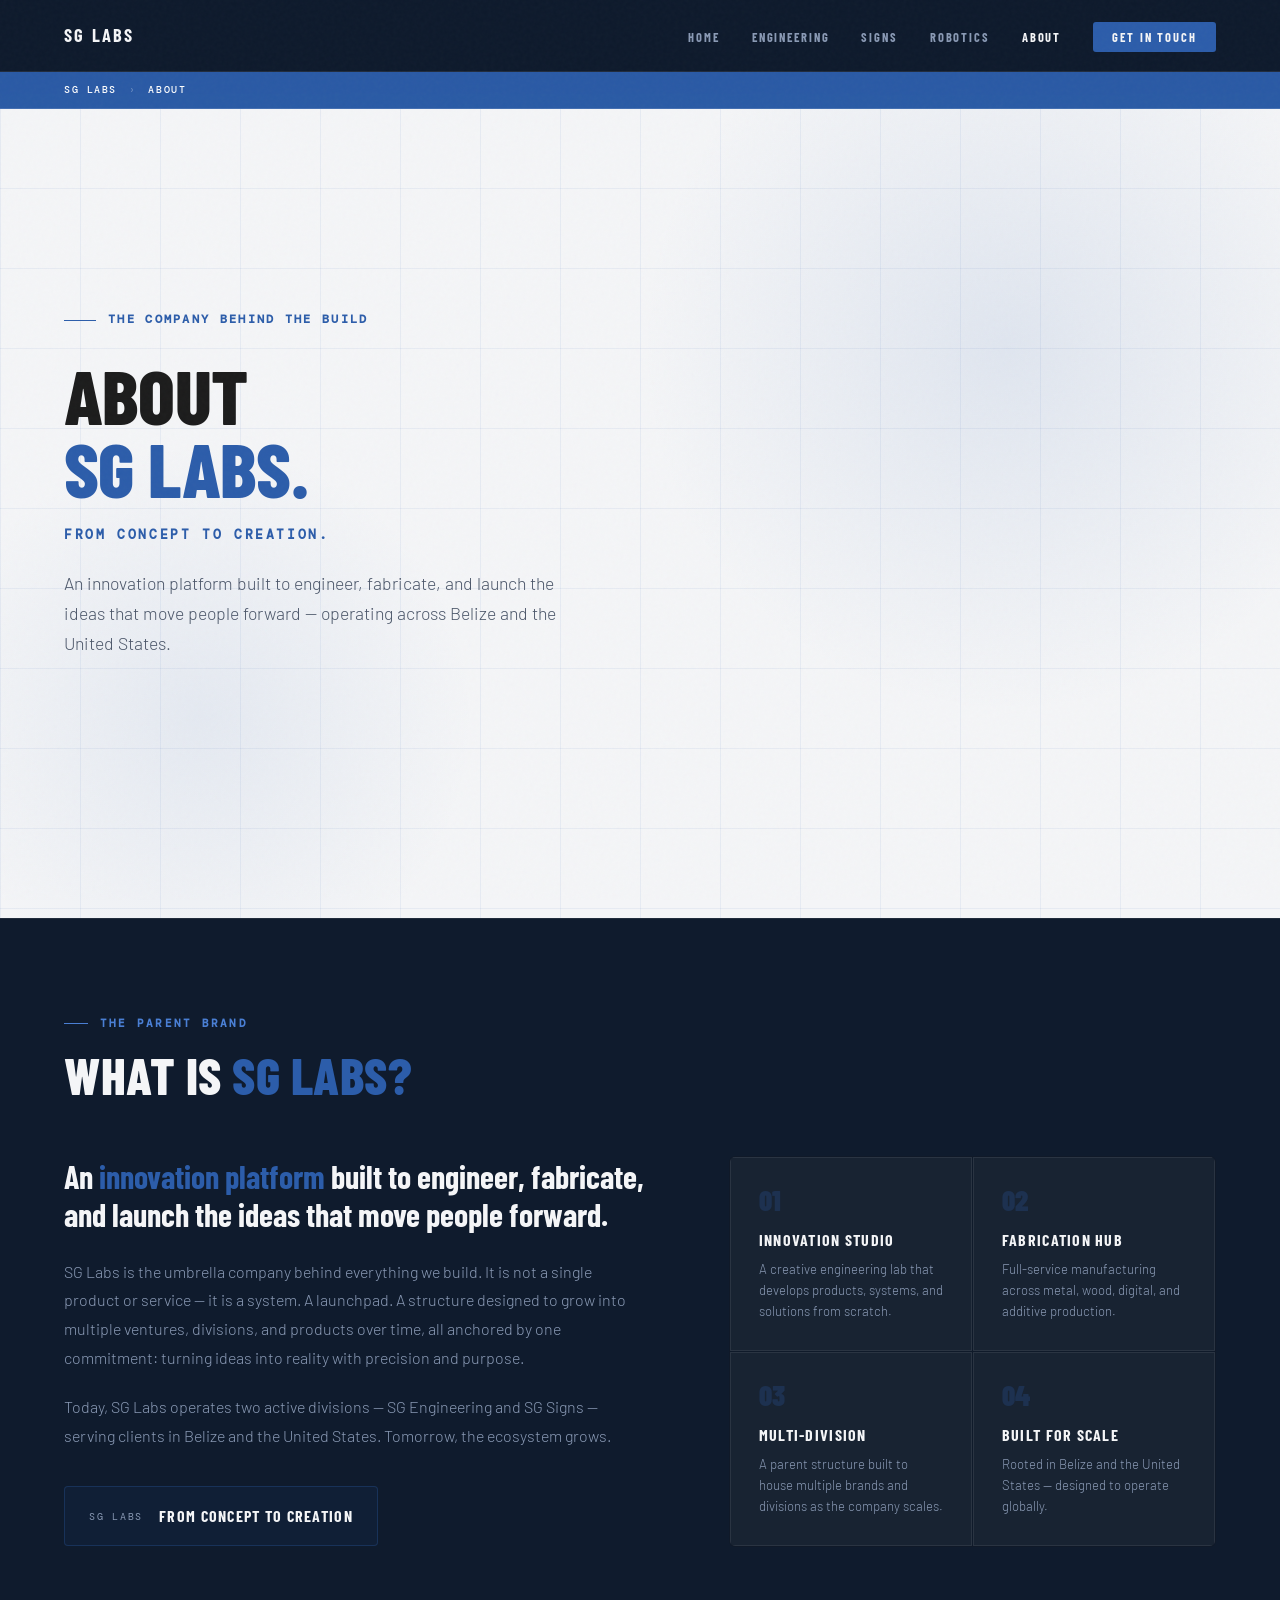
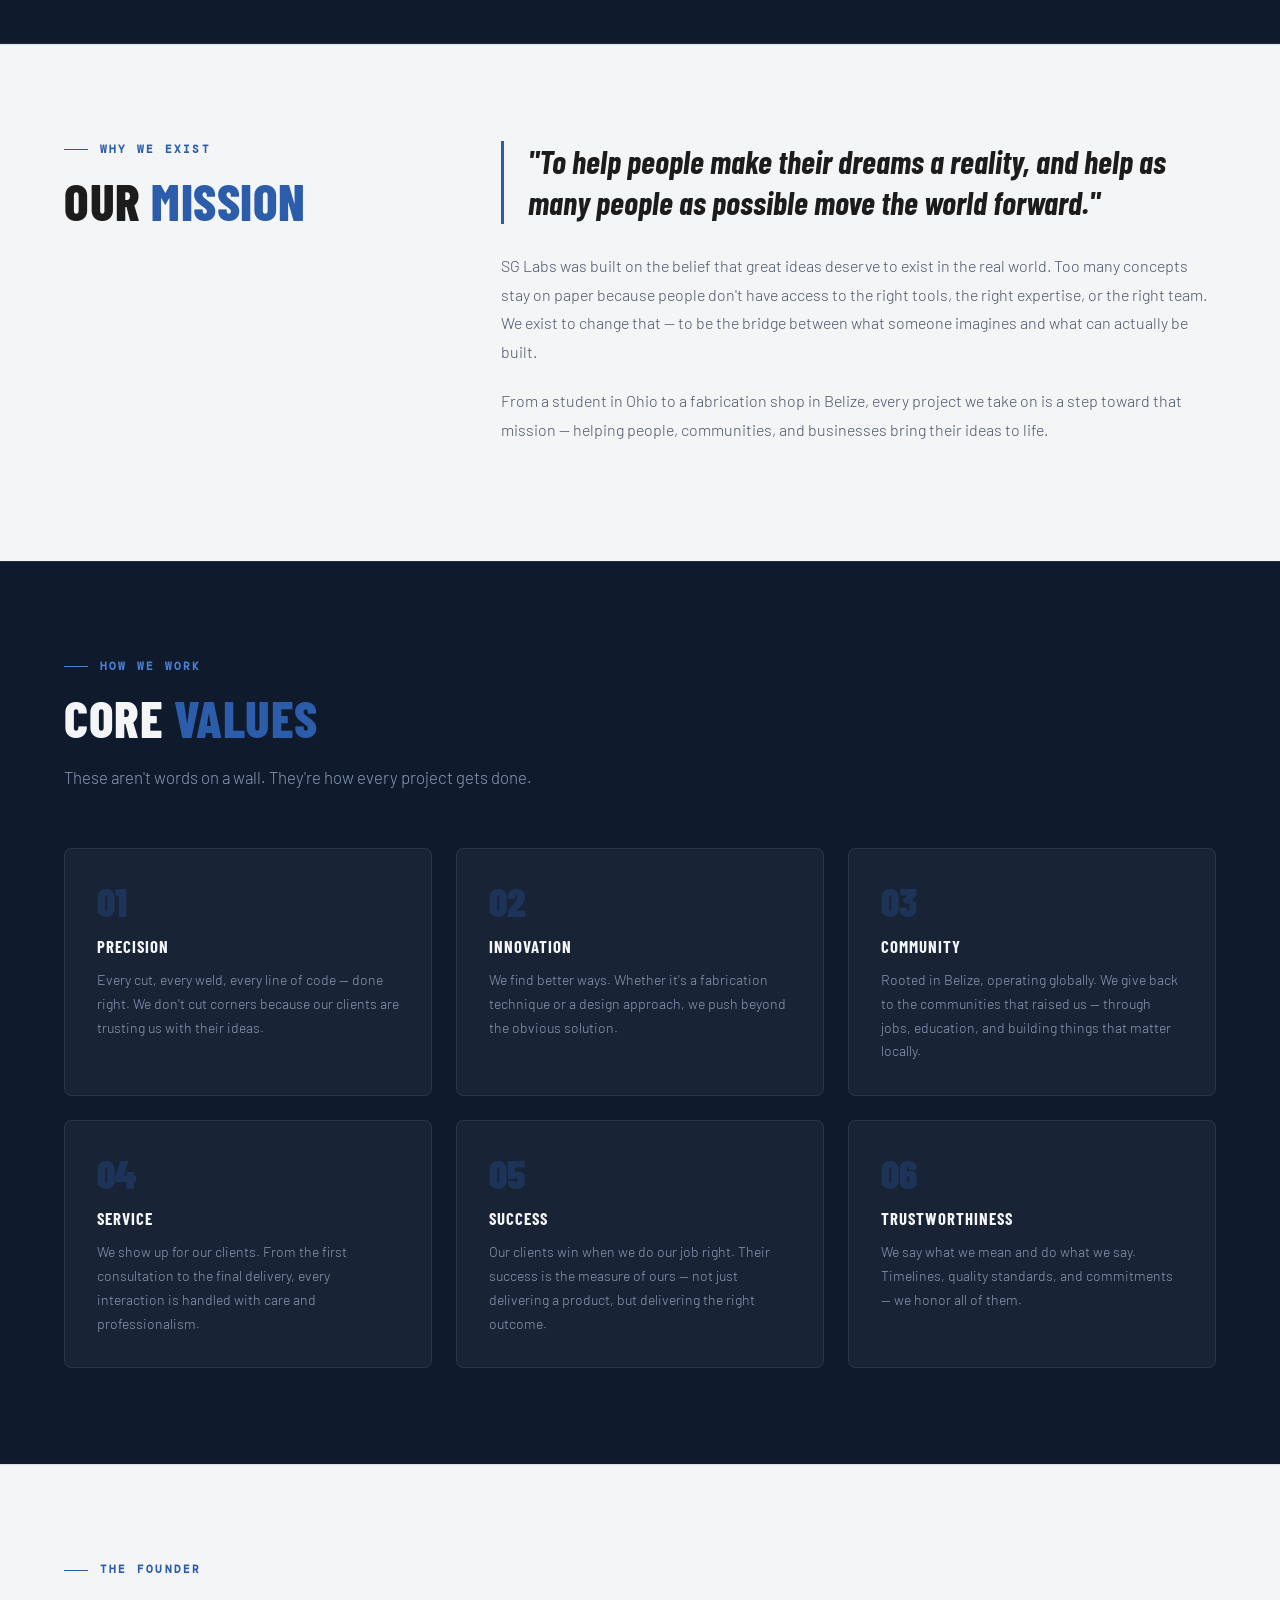
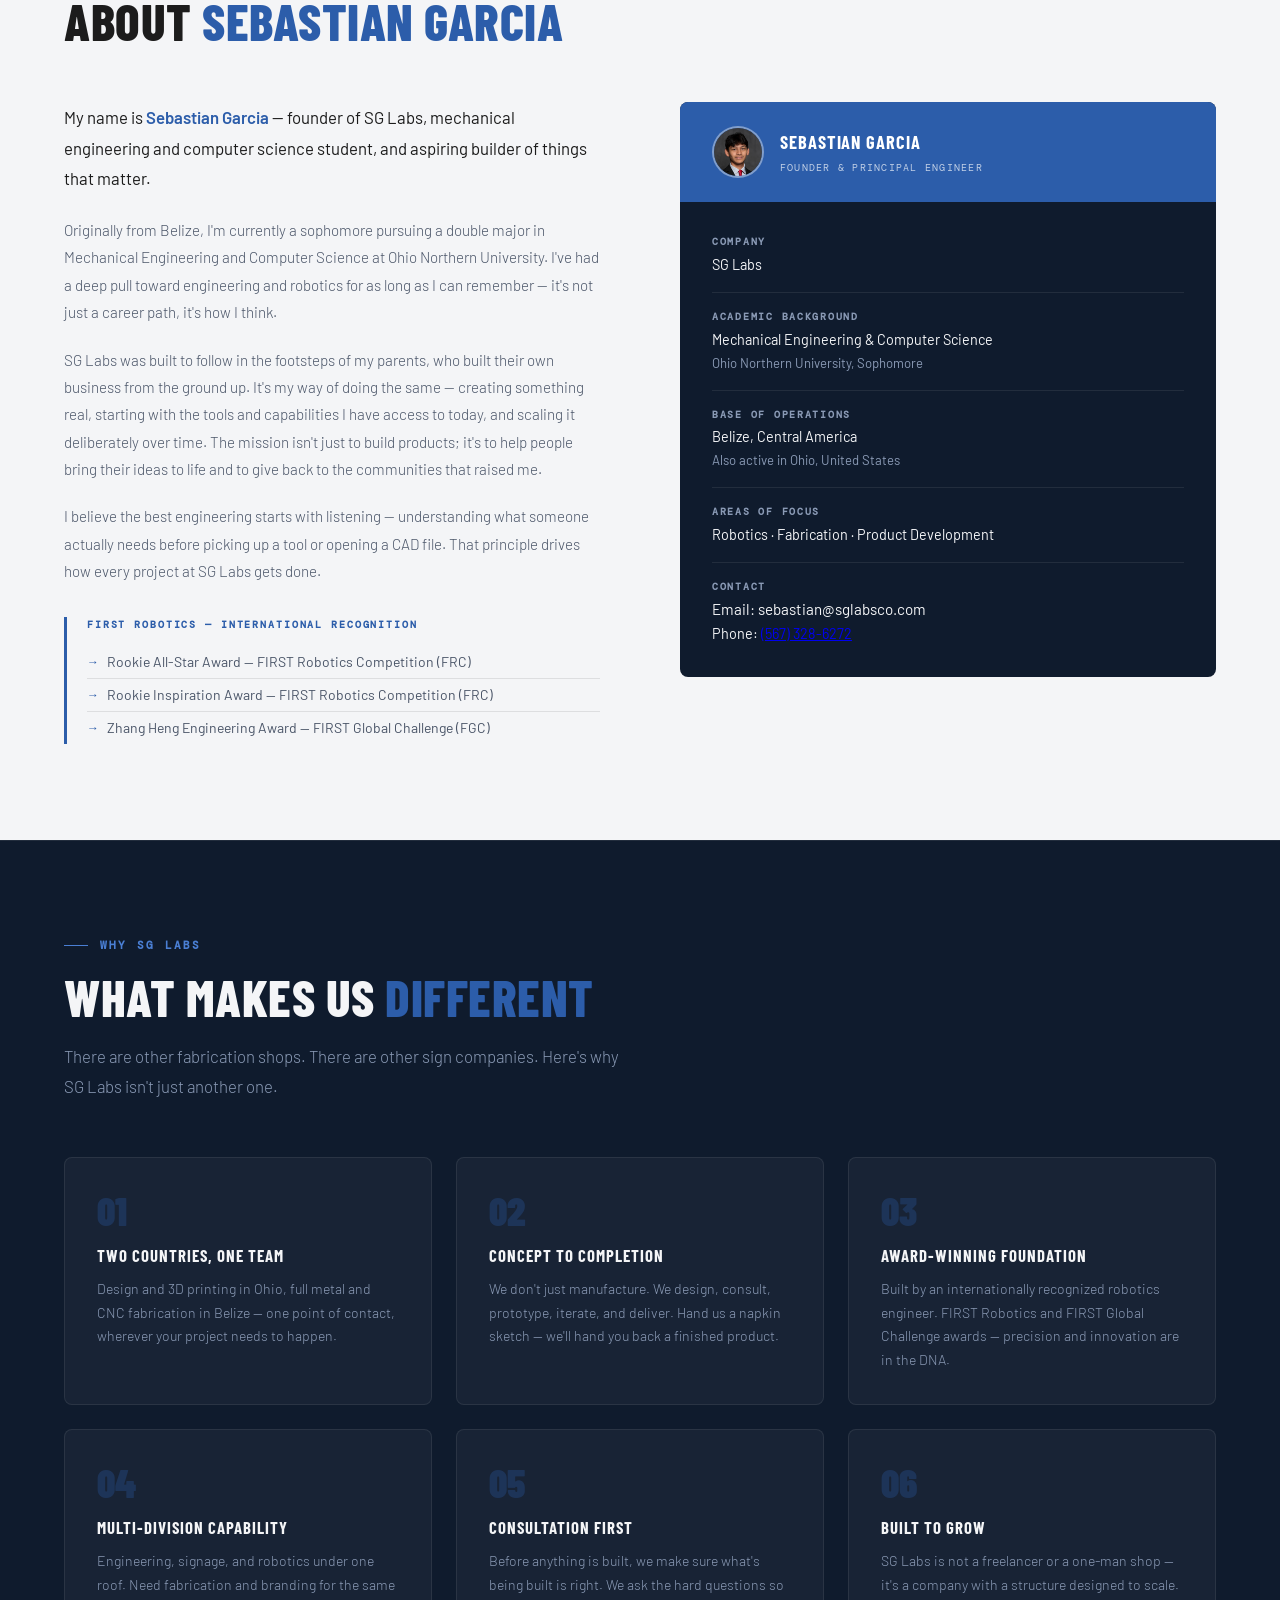
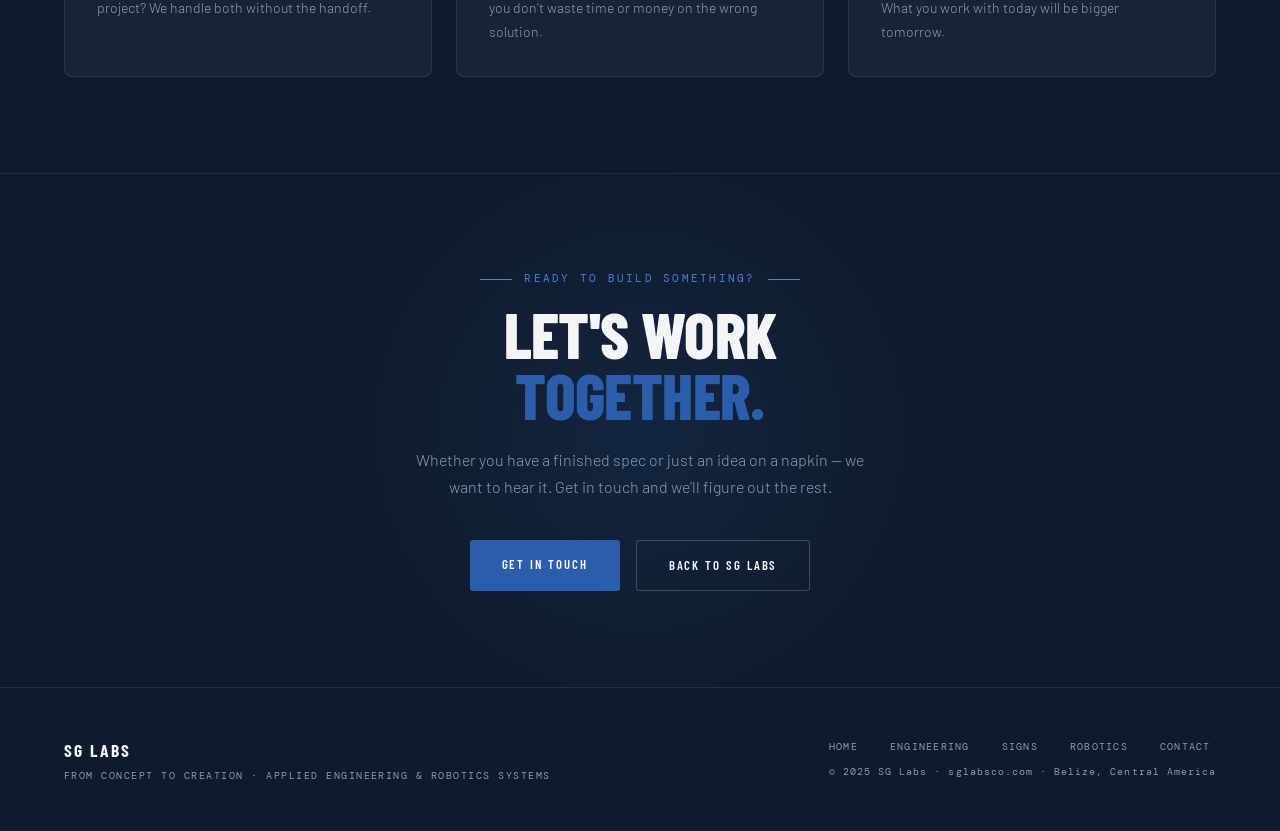
==== about.html @ ff2ae921 "Updated website to include different sub-links for engineering, signs, about, contatc us, robotics. " ====
<!DOCTYPE html>
<html lang="en">
  <head>
    <meta charset="UTF-8"/>
    <meta name="viewport" content="width=device-width, initial-scale=1.0"/>
    <title>About SG Labs — From Concept to Creation</title>
    <link rel="icon" type="image/x-icon" href="SG_Labs.ico">
    <link rel="preconnect" href="https://fonts.googleapis.com">
    <link rel="preconnect" href="https://fonts.gstatic.com" crossorigin>
    <link href="https://fonts.googleapis.com/css2?family=Barlow+Condensed:wght@300;400;500;600;700;800;900&family=Barlow:ital,wght@0,300;0,400;0,500;0,600;1,300;1,400&family=DM+Mono:wght@300;400;500&display=swap" rel="stylesheet">
    <link rel="stylesheet" href="index.css">
    <link rel="stylesheet" href="about.css">
  </head>

  <body>

    <!-- NAV -->
    <nav>
      <a href="index.html" class="nav-logo">
        <span class="nav-logo-text">SG Labs</span>
      </a>
      <ul class="nav-links">
        <li><a href="index.html">Home</a></li>
        <li><a href="engineering.html">Engineering</a></li>
        <li><a href="signs.html">Signs</a></li>
        <li><a href="robotics.html">Robotics</a></li>
        <li><a href="about.html" style="color:var(--offwhite);">About</a></li>
        <li><a href="contact.html" class="nav-cta">Get in Touch</a></li>
      </ul>
    </nav>

    <!-- BREADCRUMB -->
    <div class="breadcrumb">
      <a href="index.html">SG Labs</a>
      <span class="breadcrumb-sep">›</span>
      <span class="breadcrumb-current">About</span>
    </div>

    <!-- HERO -->
    <section id="about-hero">
      <div class="hero-bg"><div class="hero-accent"></div></div>
      <div class="hero-content">
        <div class="hero-eyebrow">The Company Behind the Build</div>
        <h1 class="hero-headline">
          About<br>
          <span>SG Labs.</span>
        </h1>
        <div class="hero-slogan">From Concept to Creation.</div>
        <p class="hero-sub">An innovation platform built to engineer, fabricate, and launch the ideas that move people forward — operating across Belize and the United States.</p>
      </div>
    </section>

    <!-- WHO WE ARE -->
    <section id="about-who">
      <div>
        <div class="section-eyebrow">The Parent Brand</div>
        <h2 class="section-title">What Is <span>SG Labs?</span></h2>
      </div>
      <div class="brand-grid">
        <div>
          <p class="brand-statement">An <em>innovation platform</em> built to engineer, fabricate, and launch the ideas that move people forward.</p>
          <p class="brand-body">SG Labs is the umbrella company behind everything we build. It is not a single product or service — it is a system. A launchpad. A structure designed to grow into multiple ventures, divisions, and products over time, all anchored by one commitment: turning ideas into reality with precision and purpose.</p>
          <p class="brand-body">Today, SG Labs operates two active divisions — SG Engineering and SG Signs — serving clients in Belize and the United States. Tomorrow, the ecosystem grows.</p>
          <div class="brand-slogan-display">
            <span class="slogan-label">SG Labs</span>
            <span class="slogan-text">From Concept to Creation</span>
          </div>
        </div>
        <div class="brand-pillars">
          <div class="pillar">
            <div class="pillar-icon">01</div>
            <div class="pillar-title">Innovation Studio</div>
            <p class="pillar-desc">A creative engineering lab that develops products, systems, and solutions from scratch.</p>
          </div>
          <div class="pillar">
            <div class="pillar-icon">02</div>
            <div class="pillar-title">Fabrication Hub</div>
            <p class="pillar-desc">Full-service manufacturing across metal, wood, digital, and additive production.</p>
          </div>
          <div class="pillar">
            <div class="pillar-icon">03</div>
            <div class="pillar-title">Multi-Division</div>
            <p class="pillar-desc">A parent structure built to house multiple brands and divisions as the company scales.</p>
          </div>
          <div class="pillar">
            <div class="pillar-icon">04</div>
            <div class="pillar-title">Built for Scale</div>
            <p class="pillar-desc">Rooted in Belize and the United States — designed to operate globally.</p>
          </div>
        </div>
      </div>
    </section>

    <!-- MISSION -->
    <section id="about-mission">
      <div class="mission-layout">
        <div class="mission-left">
          <div class="section-eyebrow">Why We Exist</div>
          <h2 class="section-title">Our <span>Mission</span></h2>
        </div>
        <div class="mission-right">
          <p class="mission-statement">"To help people make their dreams a reality, and help as many people as possible move the world forward."</p>
          <p class="mission-body">SG Labs was built on the belief that great ideas deserve to exist in the real world. Too many concepts stay on paper because people don't have access to the right tools, the right expertise, or the right team. We exist to change that — to be the bridge between what someone imagines and what can actually be built.</p>
          <p class="mission-body">From a student in Ohio to a fabrication shop in Belize, every project we take on is a step toward that mission — helping people, communities, and businesses bring their ideas to life.</p>
        </div>
      </div>
    </section>

    <!-- CORE VALUES -->
    <section id="about-values">
      <div>
        <div class="section-eyebrow">How We Work</div>
        <h2 class="section-title">Core <span>Values</span></h2>
        <p class="section-lead">These aren't words on a wall. They're how every project gets done.</p>
      </div>
      <div class="values-grid">
        <div class="value-card">
          <div class="value-number">01</div>
          <div class="value-title">Precision</div>
          <p class="value-desc">Every cut, every weld, every line of code — done right. We don't cut corners because our clients are trusting us with their ideas.</p>
        </div>
        <div class="value-card">
          <div class="value-number">02</div>
          <div class="value-title">Innovation</div>
          <p class="value-desc">We find better ways. Whether it's a fabrication technique or a design approach, we push beyond the obvious solution.</p>
        </div>
        <div class="value-card">
          <div class="value-number">03</div>
          <div class="value-title">Community</div>
          <p class="value-desc">Rooted in Belize, operating globally. We give back to the communities that raised us — through jobs, education, and building things that matter locally.</p>
        </div>
        <div class="value-card">
          <div class="value-number">04</div>
          <div class="value-title">Service</div>
          <p class="value-desc">We show up for our clients. From the first consultation to the final delivery, every interaction is handled with care and professionalism.</p>
        </div>
        <div class="value-card">
          <div class="value-number">05</div>
          <div class="value-title">Success</div>
          <p class="value-desc">Our clients win when we do our job right. Their success is the measure of ours — not just delivering a product, but delivering the right outcome.</p>
        </div>
        <div class="value-card">
          <div class="value-number">06</div>
          <div class="value-title">Trustworthiness</div>
          <p class="value-desc">We say what we mean and do what we say. Timelines, quality standards, and commitments — we honor all of them.</p>
        </div>
      </div>
    </section>

    <!-- FOUNDER -->
    <section id="about-founder">
      <div>
        <div class="section-eyebrow">The Founder</div>
        <h2 class="section-title">About <span>Sebastian Garcia</span></h2>
      </div>
      <div class="about-grid">
        <div class="about-left">
          <p class="founder-intro">My name is <strong>Sebastian Garcia</strong> — founder of SG Labs, mechanical engineering and computer science student, and aspiring builder of things that matter.</p>
          <p class="founder-body">Originally from Belize, I'm currently a sophomore pursuing a double major in Mechanical Engineering and Computer Science at Ohio Northern University. I've had a deep pull toward engineering and robotics for as long as I can remember — it's not just a career path, it's how I think.</p>
          <p class="founder-body">SG Labs was built to follow in the footsteps of my parents, who built their own business from the ground up. It's my way of doing the same — creating something real, starting with the tools and capabilities I have access to today, and scaling it deliberately over time. The mission isn't just to build products; it's to help people bring their ideas to life and to give back to the communities that raised me.</p>
          <p class="founder-body">I believe the best engineering starts with listening — understanding what someone actually needs before picking up a tool or opening a CAD file. That principle drives how every project at SG Labs gets done.</p>
          <div class="awards-block">
            <div class="awards-label">FIRST Robotics — International Recognition</div>
            <div class="award-item">Rookie All-Star Award — FIRST Robotics Competition (FRC)</div>
            <div class="award-item">Rookie Inspiration Award — FIRST Robotics Competition (FRC)</div>
            <div class="award-item">Zhang Heng Engineering Award — FIRST Global Challenge (FGC)</div>
          </div>
        </div>
        <div class="about-right">
          <div class="founder-card">
            <div class="founder-card-header">
              <div class="founder-avatar" style="padding:0;overflow:hidden;border:2px solid rgba(255,255,255,0.4);">
                <img src="founder_headshot.png" class="founder-headshot" alt="Sebastian Garcia">
              </div>
              <div>
                <span class="founder-card-name">Sebastian Garcia</span>
                <span class="founder-card-role">Founder &amp; Principal Engineer</span>
              </div>
            </div>
            <div class="founder-card-body">
              <div class="info-row"><span class="info-label">Company</span><span class="info-value">SG Labs</span></div>
              <div class="info-divider"></div>
              <div class="info-row">
                <span class="info-label">Academic Background</span>
                <span class="info-value">Mechanical Engineering &amp; Computer Science<br><span style="color:var(--muted);font-size:0.82rem;">Ohio Northern University, Sophomore</span></span>
              </div>
              <div class="info-divider"></div>
              <div class="info-row">
                <span class="info-label">Base of Operations</span>
                <span class="info-value">Belize, Central America<br><span style="color:var(--muted);font-size:0.82rem;">Also active in Ohio, United States</span></span>
              </div>
              <div class="info-divider"></div>
              <div class="info-row"><span class="info-label">Areas of Focus</span><span class="info-value">Robotics · Fabrication · Product Development</span></div>
              <div class="info-divider"></div>
              <div class="info-row">
                <span class="info-label">Contact</span>
                <span class="info-value">
                  <span class="founder-email">
                    Email: <a id="founder-email-link" href="#"></a>
                  </span>
                  <span><br>Phone: <a href="tel:+15673286272">(567) 328-6272</a></span>
                </span>
              </div>
            </div>
          </div>
        </div>
      </div>
    </section>

    <!-- DIFFERENTIATORS -->
    <section id="about-diff">
      <div>
        <div class="section-eyebrow">Why SG Labs</div>
        <h2 class="section-title">What Makes Us <span>Different</span></h2>
        <p class="section-lead">There are other fabrication shops. There are other sign companies. Here's why SG Labs isn't just another one.</p>
      </div>
      <div class="diff-grid">
        <div class="about-diff-card">
          <div class="diff-number">01</div>
          <div class="diff-title">Two Countries, One Team</div>
          <p class="diff-desc">Design and 3D printing in Ohio, full metal and CNC fabrication in Belize — one point of contact, wherever your project needs to happen.</p>
        </div>
        <div class="about-diff-card">
          <div class="diff-number">02</div>
          <div class="diff-title">Concept to Completion</div>
          <p class="diff-desc">We don't just manufacture. We design, consult, prototype, iterate, and deliver. Hand us a napkin sketch — we'll hand you back a finished product.</p>
        </div>
        <div class="about-diff-card">
          <div class="diff-number">03</div>
          <div class="diff-title">Award-Winning Foundation</div>
          <p class="diff-desc">Built by an internationally recognized robotics engineer. FIRST Robotics and FIRST Global Challenge awards — precision and innovation are in the DNA.</p>
        </div>
        <div class="about-diff-card">
          <div class="diff-number">04</div>
          <div class="diff-title">Multi-Division Capability</div>
          <p class="diff-desc">Engineering, signage, and robotics under one roof. Need fabrication and branding for the same project? We handle both without the handoff.</p>
        </div>
        <div class="about-diff-card">
          <div class="diff-number">05</div>
          <div class="diff-title">Consultation First</div>
          <p class="diff-desc">Before anything is built, we make sure what's being built is right. We ask the hard questions so you don't waste time or money on the wrong solution.</p>
        </div>
        <div class="about-diff-card">
          <div class="diff-number">06</div>
          <div class="diff-title">Built to Grow</div>
          <p class="diff-desc">SG Labs is not a freelancer or a one-man shop — it's a company with a structure designed to scale. What you work with today will be bigger tomorrow.</p>
        </div>
      </div>
    </section>

    <!-- CTA -->
    <section id="about-cta">
      <div class="about-cta-eyebrow">Ready to Build Something?</div>
      <h2 class="about-cta-headline">Let's Work<br><span>Together.</span></h2>
      <p class="about-cta-sub">Whether you have a finished spec or just an idea on a napkin — we want to hear it. Get in touch and we'll figure out the rest.</p>
      <div class="about-cta-actions">
        <a href="contact.html" class="btn-primary">Get in Touch</a>
        <a href="index.html" class="btn-ghost">Back to SG Labs</a>
      </div>
    </section>

    <!-- FOOTER -->
    <footer>
      <div>
        <div class="footer-logo-text">SG Labs</div>
        <div class="footer-tagline">From Concept to Creation · Applied Engineering &amp; Robotics Systems</div>
      </div>
      <div class="footer-right">
        <div class="footer-links">
          <a href="index.html">Home</a>
          <a href="engineering.html">Engineering</a>
          <a href="signs.html">Signs</a>
          <a href="robotics.html">Robotics</a>
          <a href="contact.html">Contact</a>
        </div>
        <div>© 2025 SG Labs · sglabsco.com · Belize, Central America</div>
      </div>
    </footer>

    <script>
      const founderEmail = "sebastian" + "@" + "sglabsco.com";
      const founderLink = document.getElementById("founder-email-link");
      if (founderLink) {
        founderLink.href = "mailto:" + founderEmail;
        founderLink.textContent = founderEmail;
      }
    </script>

  </body>
</html>
---- index.css ----
:root {
  --blue: #2C5DAA;
  --navy: #0F1B2D;
  --offwhite: #F4F5F7;
  --nearblack: #1C1C1C;
  --blue-light: #4a7fd4;
  --blue-dim: #1e3f76;
  --green-light: #7bc47b;
  --green-dim: rgba(123,196,123,0.3);
  --muted: #8a9ab5;
  --rule: rgba(255,255,255,0.08);
  --rule-light: rgba(28,28,28,0.1);
}

*, *::before, *::after { box-sizing: border-box; margin: 0; padding: 0; }
html { scroll-behavior: smooth; font-size: 16px; }

body {
  background: #0F1B2D;
  color: var(--offwhite);
  font-family: 'Barlow', sans-serif;
  font-weight: 400;
  line-height: 1.6;
  overflow-x: hidden;
}

body::before {
  content: '';
  position: fixed; inset: 0;
  background-image: url("data:image/svg+xml,%3Csvg viewBox='0 0 256 256' xmlns='http://www.w3.org/2000/svg'%3E%3Cfilter id='noise'%3E%3CfeTurbulence type='fractalNoise' baseFrequency='0.9' numOctaves='4' stitchTiles='stitch'/%3E%3C/filter%3E%3Crect width='100%25' height='100%25' filter='url(%23noise)' opacity='1'/%3E%3C/svg%3E");
  opacity: 0.025;
  pointer-events: none;
  z-index: 1000;
}

.country-badge {
  display: inline-flex;
  align-items: center;
  gap: 0.4rem;
  font-family: 'DM Mono', monospace;
  font-size: 0.62rem;
  font-weight: 500;
  letter-spacing: 0.12em;
  text-transform: uppercase;
  padding: 0.25rem 0.65rem;
  border-radius: 999px;
  border: 1px solid;
  margin-right: 0.5rem;
}

.country-badge.us {
  color: #7ba7d4;
  border-color: rgba(123,167,212,0.3);
  background: rgba(123,167,212,0.08);
}

.country-badge.bz {
  color: var(--green-light);
  border-color: var(--green-dim);
  background: rgba(123,196,123,0.08);
}

.visual-card-label {
  display: flex;
  align-items: center;
  gap: 0.5rem;
  margin-bottom: 0.75rem;
}

.country-flags {
  width: 20px;
  height: auto;
  display: inline-block;
  flex-shrink: 0;
}

/* ── NAV ── */
nav {
  position: fixed; top: 0; left: 0; right: 0;
  z-index: 900;
  display: flex; align-items: center; justify-content: space-between;
  padding: 0 4rem; height: 72px;
  background: rgba(15,27,45,0.95);
  backdrop-filter: blur(16px);
  border-bottom: 1px solid var(--rule);
}

.nav-logo { display: flex; align-items: center; gap: 0; text-decoration: none; }

.nav-logo-mark {
  width: 36px; height: 36px;
  background: var(--offwhite); border-radius: 4px;
  display: flex; align-items: center; justify-content: center;
  font-family: 'Barlow Condensed', sans-serif; font-weight: 900; font-size: 1rem;
  color: var(--navy); letter-spacing: -0.03em; flex-shrink: 0;
}

.nav-logo-text {
  font-family: 'Barlow Condensed', sans-serif; font-weight: 700;
  font-size: 1.15rem; letter-spacing: 0.12em; color: var(--offwhite); text-transform: uppercase;
}

.nav-links { display: flex; align-items: center; gap: 2rem; list-style: none;}

.nav-links a {
  font-family: 'Barlow Condensed', sans-serif; font-weight: 700;
  font-size: 0.78rem; letter-spacing: 0.15em; text-transform: uppercase;
  color: var(--muted); text-decoration: none; transition: color 0.2s;
}

.nav-links a:hover { color: var(--offwhite); }

.nav-cta {
  color: var(--offwhite) !important; background: var(--blue);
  padding: 0.5rem 1.2rem; border-radius: 3px; transition: background 0.2s !important;
}

.nav-cta:hover { background: var(--blue-light) !important; }

/* ── HERO ── */
#home {
  min-height: 100vh; display: flex; flex-direction: column; justify-content: center;
  padding: 0 4rem; padding-top: 72px; position: relative; overflow: hidden;
  background: #0F1B2D !important;
}

.hero-bg { position: absolute; inset: 0; z-index: 0; overflow: hidden; }

.hero-bg::before {
  content: ''; position: absolute; inset: 0;
  background-image:
    linear-gradient(rgba(44,93,170,0.08) 1px, transparent 1px),
    linear-gradient(90deg, rgba(44,93,170,0.08) 1px, transparent 1px);
  background-size: 80px 80px;
}

.hero-bg::after {
  content: ''; position: absolute; top: -20%; right: -10%;
  width: 800px; height: 800px;
  background: radial-gradient(circle, rgba(44,93,170,0.12) 0%, transparent 65%);
  border-radius: 50%;
}

.hero-accent {
  position: absolute; bottom: -100px; left: -100px;
  width: 600px; height: 600px;
  background: radial-gradient(circle, rgba(44,93,170,0.08) 0%, transparent 65%);
  border-radius: 50%;
}

.hero-content { position: relative; z-index: 1; max-width: 900px; }

.hero-eyebrow {
  display: inline-flex; align-items: center; gap: 0.75rem;
  font-family: 'DM Mono', monospace; font-size: 0.72rem;
  letter-spacing: 0.2em; color: var(--blue-light); text-transform: uppercase;
  margin-bottom: 1.75rem; opacity: 1;
  font-weight: 700;
}

.hero-eyebrow::before {
  content: ''; display: block; width: 32px; height: 1px; background: var(--blue-light);
}

.hero-headline {
  font-family: 'Barlow Condensed', sans-serif; font-weight: 800;
  font-size: clamp(3.5rem, 8vw, 7rem); line-height: 0.95;
  text-transform: uppercase; letter-spacing: -0.01em; color: var(--offwhite);
  margin-bottom: 1.25rem; opacity: 1;
}

.hero-headline span { color: var(--blue); display: block; }

.hero-slogan {
  font-family: 'DM Mono', monospace; font-size: 0.82rem;
  letter-spacing: 0.2em; color: var(--blue-light); text-transform: uppercase;
  margin-bottom: 1.5rem; opacity: 1;
  font-weight: 700;
}

.hero-sub {
  font-size: 1.1rem; font-weight: 300; color: var(--muted);
  max-width: 520px; line-height: 1.7; margin-bottom: 2.5rem;
  opacity: 1;
}

.hero-actions {
  display: flex; gap: 1rem; flex-wrap: wrap;
  opacity: 1;
}

.btn-primary {
  font-family: 'Barlow Condensed', sans-serif; font-weight: 600;
  font-size: 0.8rem; letter-spacing: 0.15em; text-transform: uppercase;
  color: var(--offwhite); background: var(--blue); border: none;
  padding: 0.9rem 2rem; border-radius: 3px; cursor: pointer;
  text-decoration: none; transition: background 0.2s, transform 0.15s; display: inline-block;
}

.btn-primary:hover { background: var(--blue-light); transform: translateY(-1px); }

.btn-ghost {
  font-family: 'Barlow Condensed', sans-serif; font-weight: 600;
  font-size: 0.8rem; letter-spacing: 0.15em; text-transform: uppercase;
  color: var(--offwhite); background: transparent;
  border: 1px solid rgba(255,255,255,0.2); padding: 0.9rem 2rem; border-radius: 3px;
  cursor: pointer; text-decoration: none; transition: border-color 0.2s, transform 0.15s; display: inline-block;
}

.btn-ghost:hover { border-color: var(--offwhite); transform: translateY(-1px); }

.hero-stats {
  position: absolute; bottom: 3rem; right: 4rem;
  display: flex; gap: 3rem; z-index: 1;
  opacity: 1;
}

.stat { text-align: right; }

.stat-num {
  font-family: 'Barlow Condensed', sans-serif; font-weight: 700;
  font-size: 2rem; color: var(--offwhite); line-height: 1; display: block;
}

.stat-label {
  font-family: 'DM Mono', monospace; font-size: 0.62rem;
  letter-spacing: 0.15em; color: var(--muted); text-transform: uppercase;
  display: block; margin-top: 0.25rem;
}

/* ── SECTION BASE ── */
section { padding: 6rem 4rem; }

.section-eyebrow {
  font-family: 'DM Mono', monospace; font-size: 0.7rem;
  letter-spacing: 0.2em; color: var(--blue-light); text-transform: uppercase;
  display: flex; align-items: center; gap: 0.75rem; margin-bottom: 1rem;
  font-weight: 600;
}

.section-eyebrow::before {
  content: ''; display: block; width: 24px; height: 1px; background: var(--blue-light);
}

#sglabs .section-eyebrow { color: var(--blue); }
#sglabs .section-eyebrow::before { background: var(--blue); }
#sglabs .section-title { color: var(--nearblack); }
#sglabs .section-title span { color: var(--blue); }
#sglabs .section-lead { color: #4a5568; }

.section-title {
  font-family: 'Barlow Condensed', sans-serif; font-weight: 800;
  font-size: clamp(2.2rem, 4vw, 3.5rem); text-transform: uppercase;
  letter-spacing: 0.01em; line-height: 1; color: var(--offwhite); margin-bottom: 1.25rem;
}

.section-title span { color: var(--blue); }

.section-lead {
  font-size: 1.05rem; font-weight: 300; color: var(--muted);
  max-width: 560px; line-height: 1.75;
}



/* ── SG LABS BRAND ── */
#sglabs {
  border-top: 1px solid var(--rule-light); border-bottom: 1px solid var(--rule-light);
  background: var(--offwhite);
  color: var(--nearblack);
}

.brand-grid {
  display: grid; grid-template-columns: 1.2fr 1fr;
  gap: 5rem; margin-top: 3.5rem; align-items: center;
}

.brand-statement {
  font-family: 'Barlow Condensed', sans-serif; font-weight: 700;
  font-size: clamp(1.6rem, 2.5vw, 2.2rem); line-height: 1.2;
  color: var(--nearblack); margin-bottom: 1.5rem;
}

.brand-statement em { font-style: normal; color: var(--blue); }

.brand-body {
  font-size: 1rem; font-weight: 300; color: #4a5568;
  line-height: 1.8; margin-bottom: 1.25rem;
}

.brand-slogan-display {
  display: inline-flex; align-items: center; gap: 1rem;
  margin-top: 1rem; padding: 1rem 1.5rem;
  border: 1px solid rgba(44,93,170,0.25); border-radius: 4px;
  background: rgba(44,93,170,0.06);
}

.brand-slogan-display .slogan-label {
  font-family: 'DM Mono', monospace; font-size: 0.6rem;
  letter-spacing: 0.18em; text-transform: uppercase; color: var(--muted);
}

.brand-slogan-display .slogan-text {
  font-family: 'Barlow Condensed', sans-serif; font-weight: 700;
  font-size: 1rem; letter-spacing: 0.08em; text-transform: uppercase; color: var(--nearblack);
}

.brand-pillars {
  display: grid; grid-template-columns: 1fr 1fr;
  gap: 1px; background: var(--rule-light);
  border: 1px solid var(--rule-light); border-radius: 6px; overflow: hidden;
}

.pillar {
  background: white; padding: 1.75rem;
  transition: background 0.3s, border-color 0.3s, box-shadow 0.3s;
  border: 1px solid rgba(44,93,170,0.12);
  -webkit-tap-highlight-color: transparent;
  cursor: pointer;
}
.pillar:hover,
.pillar:active {
  background: rgba(44,93,170,0.12);
  border-color: rgba(44,93,170,0.5);
  box-shadow: 0 0 0 2px rgba(44,93,170,0.2);
}

.pillar-icon {
  font-family: 'Barlow Condensed', sans-serif; font-weight: 900;
  font-size: 1.8rem; color: rgba(44,93,170,0.25); line-height: 1; margin-bottom: 0.75rem;
}

.pillar-title {
  font-family: 'Barlow Condensed', sans-serif; font-weight: 700;
  font-size: 1rem; letter-spacing: 0.08em; text-transform: uppercase;
  color: var(--nearblack); margin-bottom: 0.4rem;
}

.pillar-desc { font-size: 0.82rem; font-weight: 300; color: #4a5568; line-height: 1.6; }

/* ── SERVICES ── */
#services {
  background: var(--offwhite);
  border-top: 1px solid var(--rule-light); border-bottom: 1px solid var(--rule-light);
}

#services .section-eyebrow { color: var(--blue); }
#services .section-eyebrow::before { background: var(--blue); }
#services .section-title { color: var(--nearblack); }
#services .section-title span { color: var(--blue); }
#services .services-intro { color: #4a5568; }

.services-header {
  display: grid; grid-template-columns: 1fr 1fr;
  gap: 4rem; margin-bottom: 4rem; align-items: end;
}

.services-intro { font-size: 1rem; font-weight: 300; color: var(--muted); line-height: 1.75; }

.services-grid {
  display: grid; grid-template-columns: repeat(3, 1fr);
  gap: 2px; background: rgba(15,27,45,0.15);
  border: 1px solid rgba(15,27,45,0.15); border-radius: 6px; overflow: hidden;
  box-shadow: 0 4px 24px rgba(15,27,45,0.12);
}

.service-division {
  background: var(--navy); padding: 2.5rem;
  transition: background 0.3s, box-shadow 0.3s;
  -webkit-tap-highlight-color: transparent;
}
.service-division:hover,
.service-division:active {
  background: #0d1926;
  box-shadow: inset 0 0 0 1px rgba(44,93,170,0.5);
}

.division-flag {
  display: inline-flex; align-items: center; gap: 0.5rem;
  font-family: 'DM Mono', monospace; font-size: 0.65rem;
  letter-spacing: 0.18em; text-transform: uppercase; color: var(--blue-light); margin-bottom: 0.5rem;
}

.flag-dot {
  width: 6px; height: 6px; border-radius: 50%; background: var(--blue-light); flex-shrink: 0;
}

.division-title {
  font-family: 'Barlow Condensed', sans-serif; font-weight: 700;
  font-size: 1.35rem; letter-spacing: 0.05em; text-transform: uppercase;
  color: var(--offwhite); margin-bottom: 0.5rem;
}

.division-region {
  font-family: 'DM Mono', monospace; font-size: 0.65rem;
  letter-spacing: 0.12em; color: var(--muted); text-transform: uppercase;
  margin-bottom: 1.75rem; padding-bottom: 1.25rem; border-bottom: 1px solid var(--rule);
}

.capability-group { margin-bottom: 1.5rem; }
.capability-group:last-child { margin-bottom: 0; }

.capability-group-label {
  font-family: 'DM Mono', monospace; font-size: 0.6rem;
  letter-spacing: 0.18em; text-transform: uppercase; color: var(--blue); margin-bottom: 0.75rem;
}

.capability-list { list-style: none; display: flex; flex-direction: column; gap: 0.4rem; }

.capability-list li {
  font-size: 0.9rem; font-weight: 400; color: rgba(244,245,247,0.75);
  display: flex; align-items: center; gap: 0.6rem;
}

.capability-list li::before {
  content: ''; width: 4px; height: 4px; border-radius: 50%;
  background: var(--blue); flex-shrink: 0;
}

/* ── DIVISION BRAND SECTIONS ── */
.division-brand-section {
  padding: 6rem 4rem;
  border-top: 1px solid var(--rule);
  position: relative; overflow: hidden;
}

.division-brand-section::before {
  content: ''; position: absolute; top: 0; right: 0;
  width: 500px; height: 500px; border-radius: 50%; pointer-events: none;
}

#sg-engineering { background: var(--navy) !important; }
#sg-engineering::before { background: radial-gradient(circle, rgba(44,93,170,0.1) 0%, transparent 65%); }
#sg-engineering .division-big-slogan { color: var(--offwhite); }
#sg-engineering .division-big-slogan span { color: var(--blue); }
#sg-engineering .division-desc { color: var(--muted); }
#sg-engineering .division-status { color: var(--muted); }
#sg-engineering .section-eyebrow { color: var(--blue-light); }
#sg-engineering .dtag { 
  color: var(--blue-light); border-color: rgba(44,93,170,0.3);
  transition: all 0.75s;
}
#sg-engineering .dtag:hover{
  background: rgb(44, 92, 170);
  border-color: rgba(44,93,170,0.45);
  color: var(--offwhite);
  box-shadow: 0 0 0px 3px rgba(44,93,170,0.15);
  transition: all 0.75s;
}
#sg-signs { background: var(--offwhite); }
#sg-signs::before { background: radial-gradient(circle, rgba(44,93,170,0.07) 0%, transparent 65%); }
#sg-signs .division-big-slogan { color: var(--nearblack); }
#sg-signs .division-big-slogan span { color: var(--blue); }
#sg-signs .division-desc { color: #4a5568; }
#sg-signs .section-eyebrow { color: var(--blue); }
#sg-signs .section-eyebrow::before { background: var(--blue); }
#sg-signs .division-status { color: #4a5568; }
#sg-signs .visual-card { background: white; border: 1px solid rgba(44,93,170,0.12); }
#sg-signs .visual-card:hover,
#sg-signs .visual-card:active { background: rgba(44,93,170,0.1); border-color: rgba(44,93,170,0.45); box-shadow: 0 0 0 2px rgba(44,93,170,0.15); }
#sg-signs .visual-card-items span { background: rgba(44,93,170,0.05); border: 1px solid rgba(44,93,170,0.15); color: var(--nearblack); }
#sg-signs .dtag { 
  color: var(--blue); border-color: rgba(44,93,170,0.3); 
  transition: all 0.3s;
}
#sg-signs .dtag:hover{
  background: rgb(44, 92, 170);
  border-color: rgba(44,93,170,0.45);
  color: var(--offwhite);
  box-shadow: 0 0 0px 3px rgba(44,93,170,0.15);
  transition: all 0.75s;
}
#sg-signs .btn-primary { background: var(--blue); color: white; }

#sg-engineering .visual-card { background: rgba(255,255,255,0.04); border: 1px solid rgba(255,255,255,0.08); }
#sg-engineering .visual-card:hover { background: rgba(255,255,255,0.04); border-color: rgba(44,93,170,0.6); box-shadow: 0 0 0 1px rgba(44,93,170,0.3); }
#sg-engineering .visual-card-items span { background: rgba(255,255,255,0.06); border: 1px solid rgba(255,255,255,0.1); color: rgba(244,245,247,0.85); }
#sg-engineering .visual-card-label { color: var(--blue-light); }

#sg-robotics { background: var(--navy) !important; border-bottom: 1px solid var(--rule); }

.division-layout {
  display: grid; grid-template-columns: 1fr 1.2fr;
  gap: 5rem; margin-top: 3.5rem; align-items: start; position: relative; z-index: 1;
}

.division-layout.reverse { grid-template-columns: 1.2fr 1fr; }
.division-layout.reverse .division-info { order: 2; }
.division-layout.reverse .division-visual { order: 1; }

.division-big-slogan {
  font-family: 'Barlow Condensed', sans-serif; font-weight: 900;
  font-size: clamp(2.5rem, 4vw, 4rem); text-transform: uppercase;
  line-height: 0.95; letter-spacing: -0.01em; color: var(--offwhite); margin-bottom: 1.5rem;
}

.division-big-slogan span { color: var(--blue); }

.division-desc {
  font-size: 1rem; font-weight: 300; color: var(--muted);
  line-height: 1.8; margin-bottom: 2rem; max-width: 480px;
}

.division-tag-row { display: flex; flex-wrap: wrap; gap: 0.5rem; margin-bottom: 2rem; }

.dtag {
  font-family: 'DM Mono', monospace; font-size: 0.62rem;
  letter-spacing: 0.12em; text-transform: uppercase; color: var(--blue-light);
  border: 1px solid rgba(44,93,170,0.3); padding: 0.3rem 0.75rem; border-radius: 2px;
}

.division-status {
  display: inline-flex; align-items: center; gap: 0.5rem;
  font-family: 'DM Mono', monospace; font-size: 0.65rem;
  letter-spacing: 0.15em; text-transform: uppercase; color: var(--muted); margin-bottom: 1rem;
  font-weight: 600;
}

.status-dot { width: 7px; height: 7px; border-radius: 50%; flex-shrink: 0; }
.status-dot.active { background: #4ade80; box-shadow: 0 0 6px rgba(74,222,128,0.5); }
.status-dot.future { background: var(--blue-light); box-shadow: 0 0 6px rgba(74,127,212,0.4); }

.division-visual { display: flex; flex-direction: column; gap: 0.75rem; }

.visual-card {
  background: rgba(255,255,255,0.04); border: 1px solid rgba(255,255,255,0.08);
  border-radius: 6px; padding: 1.75rem 2rem; transition: border-color 0.3s, box-shadow 0.3s;
  -webkit-tap-highlight-color: transparent;
}

.visual-card:hover,
.visual-card:active {
  border-color: rgba(44,93,170,0.6);
  box-shadow: 0 0 0 1px rgba(44,93,170,0.3);
  background: rgba(255,255,255,0.04);
}

.visual-card-label {
  font-family: 'DM Mono', monospace; font-size: 0.62rem;
  letter-spacing: 0.18em; text-transform: uppercase; color: var(--blue); margin-bottom: 0.75rem;
}

.visual-card-items { display: flex; flex-wrap: wrap; gap: 0.4rem; }

.visual-card-items span {
  font-size: 0.85rem; font-weight: 400; color: rgba(244,245,247,0.85);
  background: rgba(255,255,255,0.06); border: 1px solid rgba(255,255,255,0.1);
  padding: 0.25rem 0.6rem; border-radius: 2px; white-space: nowrap;
}

.future-teaser {
  border: 1px dashed rgba(44,93,170,0.3); border-radius: 6px;
  padding: 3rem 2.5rem; text-align: center; background: rgba(44,93,170,0.04);
}

.future-teaser-icon {
  font-family: 'Barlow Condensed', sans-serif; font-weight: 900;
  font-size: 3.5rem; color: rgba(44,93,170,0.2); line-height: 1; margin-bottom: 1rem;
}

.future-teaser p {
  font-size: 0.9rem; font-weight: 300; color: var(--muted);
  line-height: 1.7; max-width: 320px; margin: 0 auto;
}

/* ── ABOUT ── */
#about {
  background: var(--offwhite); color: var(--nearblack);
  border-top: 1px solid var(--rule-light);
}

#about .section-eyebrow { color: var(--blue); }
#about .section-eyebrow::before { background: var(--blue); }
#about .section-title { color: var(--nearblack); }
#about .section-title span { color: var(--blue); }

.about-grid {
  display: grid; grid-template-columns: 1fr 1fr;
  gap: 5rem; margin-top: 3.5rem; align-items: start;
}

.founder-intro {
  font-size: 1.05rem; font-weight: 400; color: var(--nearblack);
  line-height: 1.8; margin-bottom: 1.5rem;
}

.founder-intro strong { color: var(--blue); font-weight: 600; }

.founder-body {
  font-size: 0.95rem; font-weight: 300; color: #4a5568;
  line-height: 1.8; margin-bottom: 1.25rem;
}

.awards-block { border-left: 3px solid var(--blue); padding-left: 1.25rem; margin-top: 2rem; }

.awards-label {
  font-family: 'DM Mono', monospace; font-size: 0.65rem;
  letter-spacing: 0.18em; text-transform: uppercase; color: var(--blue); margin-bottom: 0.75rem;
  font-weight: 600;
}

.award-item {
  font-size: 0.875rem; font-weight: 400; color: #4a5568;
  padding: 0.3rem 0; border-bottom: 1px solid var(--rule-light);
  display: flex; align-items: center; gap: 0.5rem;
}

.award-item:last-child { border-bottom: none; }
.award-item::before { content: '→'; color: var(--blue); font-size: 0.75rem; flex-shrink: 0; }

.founder-card { background: var(--navy); border-radius: 8px; overflow: hidden; position: sticky; top: 6rem; }

.founder-card-header {
  background: var(--blue); padding: 1.5rem 2rem;
  display: flex; align-items: center; gap: 1rem;
}

.founder-avatar {
  width: 52px; height: 52px; border-radius: 50%;
  background: rgba(255,255,255,0.2); border: 2px solid rgba(255,255,255,0.4);
  display: flex; align-items: center; justify-content: center;
  font-family: 'Barlow Condensed', sans-serif; font-weight: 800;
  font-size: 1.2rem; color: white; flex-shrink: 0;
}

.founder-headshot{
  width: 52px; height: 52px;
}

.founder-email{ 
  font-size: 0.95rem; font-weight: 400; color: var(--offwhite); 
}
.founder-email a { color: var(--offwhite); text-decoration: none; transition: color 0.2s; }
.founder-email a:hover { color: var(--blue-light); }

.founder-phone{
  font-size: 0.95rem; font-weight: 400; color: var(--offwhite);
}
.founder-phone a { color: var(--offwhite); text-decoration: none; transition: color 0.2s; }
.founder-phone a:hover { color: var(--blue-light); }


.founder-card-name {
  font-family: 'Barlow Condensed', sans-serif; font-weight: 700;
  font-size: 1.15rem; letter-spacing: 0.05em; color: white;
  text-transform: uppercase; display: block;
}

.founder-card-role {
  font-family: 'DM Mono', monospace; font-size: 0.65rem;
  letter-spacing: 0.12em; color: rgba(255,255,255,0.7);
  text-transform: uppercase; display: block; margin-top: 0.15rem;
}

.founder-card-body { padding: 2rem; display: flex; flex-direction: column; gap: 1rem; }

.info-row { display: flex; flex-direction: column; gap: 0.2rem; }

.info-label {
  font-family: 'DM Mono', monospace; font-size: 0.6rem;
  letter-spacing: 0.18em; text-transform: uppercase; color: var(--muted);
  font-weight: 600;
}

.info-value { font-size: 0.9rem; font-weight: 400; color: var(--offwhite); }
.info-divider { height: 1px; background: var(--rule); }

/* ── SOCIAL ── */
#social { padding: 6rem 4rem; border-top: 1px solid var(--rule); background: var(--navy); }

.social-grid {
  display: grid; grid-template-columns: repeat(3, 1fr);
  gap: 1rem; margin-top: 3.5rem;
}

.social-card {
  border: 1px solid var(--rule); border-radius: 6px; padding: 2rem;
  text-decoration: none; color: var(--offwhite);
  display: flex; flex-direction: column; gap: 1rem;
  transition: border-color 0.3s, background 0.3s, transform 0.2s;
  position: relative; overflow: hidden;
}

.social-card::after {
  content: '↗'; position: absolute; top: 1.25rem; right: 1.25rem;
  font-size: 0.9rem; color: var(--muted); transition: color 0.2s, transform 0.2s;
}

.social-card:hover { background: rgba(44,93,170,0.08); border-color: rgba(44,93,170,0.4); transform: translateY(-2px); }
.social-card:hover::after { color: var(--blue-light); transform: translate(2px,-2px); }

.social-icon {
  width: 44px; height: 44px; background: rgba(44,93,170,0.15);
  border-radius: 8px; display: flex; align-items: center; justify-content: center;
}

.social-icon svg { width: 22px; height: 22px; fill: var(--blue-light); }

.social-platform {
  font-family: 'Barlow Condensed', sans-serif; font-weight: 700;
  font-size: 1.1rem; letter-spacing: 0.05em; text-transform: uppercase; color: var(--offwhite);
}

.social-handle {
  font-family: 'DM Mono', monospace; font-size: 0.7rem;
  letter-spacing: 0.1em; color: var(--muted); margin-top: 0.2rem;
}

.social-desc { font-size: 0.85rem; font-weight: 300; color: var(--muted); line-height: 1.6; }

/* ── CONTACT ── */
#contact {
  background: var(--navy);
  border-top: 1px solid var(--rule); border-bottom: 1px solid var(--rule);
}

.contact-layout {
  display: grid; grid-template-columns: 1fr 1.5fr;
  gap: 5rem; margin-top: 3.5rem; align-items: start;
}

.contact-detail { margin-bottom: 2rem; }

.contact-detail-label {
  font-family: 'DM Mono', monospace; font-size: 0.65rem;
  letter-spacing: 0.18em; text-transform: uppercase; color: var(--blue-light); margin-bottom: 0.4rem;
  font-weight: 600;
}

.contact-detail-value { font-size: 0.95rem; font-weight: 400; color: var(--offwhite); }
.contact-note { color: var(--muted); }
.contact-detail-value a { color: var(--offwhite); text-decoration: none; transition: color 0.2s; }
.contact-detail-value a:hover { color: var(--blue-light); }

.contact-note {
  font-size: 0.85rem; font-weight: 300; color: var(--muted); line-height: 1.7;
  margin-top: 2rem; padding-top: 2rem; border-top: 1px solid var(--rule);
}

.contact-form { display: flex; flex-direction: column; gap: 1.25rem; }
.form-row { display: grid; grid-template-columns: 1fr 1fr; gap: 1rem; }
.form-group { display: flex; flex-direction: column; gap: 0.4rem; font-weight: 600;}

.form-group label {
  font-family: 'DM Mono', monospace; font-size: 0.65rem;
  letter-spacing: 0.15em; text-transform: uppercase; color: var(--muted);
}

.form-group input,
.form-group select,
.form-group textarea {
  background: rgba(255,255,255,0.04); border: 1px solid var(--rule);
  border-radius: 4px; padding: 0.85rem 1rem; color: var(--offwhite);
  font-family: 'Barlow', sans-serif; font-size: 0.9rem; font-weight: 400;
  outline: none; transition: border-color 0.2s, background 0.2s; width: 100%; -webkit-appearance: none;
}

.form-group select {
  cursor: pointer;
  background-image: url("data:image/svg+xml,%3Csvg xmlns='http://www.w3.org/2000/svg' width='12' height='8' viewBox='0 0 12 8'%3E%3Cpath d='M1 1l5 5 5-5' stroke='%238a9ab5' stroke-width='1.5' fill='none' stroke-linecap='round'/%3E%3C/svg%3E");
  background-repeat: no-repeat;
  background-position: right 1rem center !important;
  background-attachment: scroll;
  padding-right: 2.5rem;
  transition: border-color 0.2s, background-color 0.2s;
}

.form-group input:focus,
.form-group select:focus,
.form-group textarea:focus { border-color: var(--blue); background: rgba(44,93,170,0.06); }

.form-group input::placeholder,
.form-group textarea::placeholder { color: rgba(138,154,181,0.5); font-weight: 300; }

.form-group textarea { resize: vertical; min-height: 120px; }
.form-group select option { background: var(--navy); color: var(--offwhite); }

.form-submit {
  font-family: 'Barlow Condensed', sans-serif; font-weight: 700;
  font-size: 0.85rem; letter-spacing: 0.2em; text-transform: uppercase;
  color: var(--offwhite); background: var(--blue); border: none;
  padding: 1rem 2rem; border-radius: 4px; cursor: pointer;
  transition: background 0.2s, transform 0.15s; align-self: flex-start;
  display: flex; align-items: center; gap: 0.5rem;
}

.form-submit:hover { background: var(--blue-light); transform: translateY(-1px); }

.form-submit svg { width: 14px; height: 14px; fill: none; stroke: currentColor; stroke-width: 2; }

.form-success {
  display: none; text-align: center; padding: 3rem 2rem;
  border: 1px solid rgba(44,93,170,0.3); border-radius: 6px; background: rgba(44,93,170,0.06);
}

.form-success.visible { display: block; }

.success-icon {
  width: 48px; height: 48px; background: var(--blue); border-radius: 50%;
  display: flex; align-items: center; justify-content: center; margin: 0 auto 1.25rem;
}

.success-icon svg {
  width: 22px; height: 22px; stroke: white; fill: none;
  stroke-width: 2.5; stroke-linecap: round; stroke-linejoin: round;
}

.success-title {
  font-family: 'Barlow Condensed', sans-serif; font-weight: 700;
  font-size: 1.35rem; text-transform: uppercase; letter-spacing: 0.05em;
  color: var(--offwhite); margin-bottom: 0.5rem;
}

.success-msg { font-size: 0.9rem; font-weight: 300; color: var(--muted); }

/* ── FOOTER ── */
footer {
  padding: 3rem 4rem; display: flex; align-items: center; justify-content: space-between;
  border-top: 1px solid var(--rule); flex-wrap: wrap; gap: 1rem;
  background: var(--navy);
}

.footer-logo-text {
  font-family: 'Barlow Condensed', sans-serif; font-weight: 700;
  font-size: 1.1rem; letter-spacing: 0.12em; text-transform: uppercase; color: var(--offwhite);
}

.footer-tagline {
  font-family: 'DM Mono', monospace; font-size: 0.62rem;
  letter-spacing: 0.15em; color: var(--muted); text-transform: uppercase; margin-top: 0.2rem;
}

.footer-right {
  font-family: 'DM Mono', monospace; font-size: 0.65rem;
  letter-spacing: 0.1em; color: var(--muted); text-align: right;
}

.footer-links { display: flex; gap: 2rem; margin-bottom: 0.5rem; flex-wrap: wrap; }

.footer-links a {
  color: var(--muted); text-decoration: none;
  text-transform: uppercase; letter-spacing: 0.12em; transition: color 0.2s;
}

.footer-links a:hover { color: var(--offwhite); }

/* ── FORM VALIDATION ── */
.form-group input.invalid,
.form-group select.invalid,
.form-group textarea.invalid {
  border-color: #e53e3e !important;
  background: rgba(229,62,62,0.05) !important;
}

.field-error {
  display: flex;
  align-items: center;
  gap: 0.35rem;
  font-family: 'DM Mono', monospace;
  font-size: 0.65rem;
  letter-spacing: 0.08em;
  color: #e53e3e;
  margin-top: 0.35rem;
  opacity: 0;
  transform: translateY(-4px);
  transition: opacity 0.2s ease, transform 0.2s ease;
  pointer-events: none;
}

.field-error.visible {
  opacity: 1;
  transform: translateY(0);
}

.field-error svg {
  width: 12px;
  height: 12px;
  flex-shrink: 0;
  fill: #e53e3e;
}

@keyframes fadeUp {
  from { opacity: 0; transform: translateY(20px); }
  to { opacity: 1; transform: translateY(0); }
}

/* ── MOBILE ── */

/* ── LARGE DESKTOP (1400px+) ── */
@media (min-width: 1400px) {
  section, .division-brand-section { padding: 7rem 6rem; }
  #home { padding: 0 6rem; padding-top: 72px; }
  .hero-headline { font-size: 8rem; }
  nav { padding: 0 6rem; }
}

/* ── DESKTOP (1024px - 1399px) ── */
@media (max-width: 1399px) and (min-width: 1024px) {
  section, .division-brand-section { padding: 6rem 4rem; }
}

/* ── TABLET LANDSCAPE + SMALL DESKTOP (768px - 1023px) ── */
@media (max-width: 1023px) and (min-width: 768px) {
  nav { padding: 0 2rem; }
  .nav-links { gap: 1.25rem; }
  .nav-links a { font-size: 0.72rem; }
  section, #home, .division-brand-section { padding: 5rem 2rem; }
  .hero-headline { font-size: clamp(3rem, 6vw, 5rem); }
  .hero-stats { right: 2rem; bottom: 2rem; gap: 2rem; }
  .services-header { grid-template-columns: 1fr; gap: 2rem; }
  .brand-grid { grid-template-columns: 1fr; gap: 3rem; }
  .brand-pillars { grid-template-columns: 1fr 1fr; }
  .division-layout { gap: 3rem; }
  .about-grid { grid-template-columns: 1fr; gap: 3rem; }
  .founder-card { position: static; }
  .social-grid { grid-template-columns: 1fr 1fr; gap: 1rem; }
  .contact-layout { grid-template-columns: 1fr; gap: 3rem; }
  .form-row { grid-template-columns: 1fr 1fr; }
  footer { padding: 2.5rem 2rem; }
  .footer-links { gap: 1.5rem; }
}

/* ── TABLET PORTRAIT (600px - 767px) ── */
@media (max-width: 767px) and (min-width: 600px) {
  nav { padding: 0 1.5rem; }
  .nav-links { display: none; }
  section, #home, .division-brand-section { padding: 4.5rem 1.75rem; }
  .hero-headline { font-size: 3.5rem; }
  .hero-stats { display: none; }
  .services-header { grid-template-columns: 1fr; gap: 1.5rem; }
  .services-grid { grid-template-columns: 1fr; }
  .brand-grid { grid-template-columns: 1fr; gap: 2.5rem; }
  .brand-pillars { grid-template-columns: 1fr 1fr; }
  .division-layout, .division-layout.reverse { grid-template-columns: 1fr; gap: 2.5rem; }
  .division-layout.reverse .division-info { order: 1; }
  .division-layout.reverse .division-visual { order: 2; }
  .about-grid { grid-template-columns: 1fr; gap: 2.5rem; }
  .founder-card { position: static; }
  .social-grid { grid-template-columns: 1fr 1fr; gap: 0.75rem; }
  .contact-layout { grid-template-columns: 1fr; gap: 2.5rem; }
  .form-row { grid-template-columns: 1fr 1fr; }
  footer { padding: 2rem 1.75rem; }
  .footer-links { gap: 1.25rem; }
  .division-big-slogan { font-size: 2.8rem; }
}

/* ── MOBILE (max 599px) ── */
@media (max-width: 599px) {
  nav { padding: 0 1.25rem; height: 60px; }
  .nav-links { display: none; }
  section, #home, .division-brand-section { padding: 4rem 1.25rem; }
  #home { padding-top: 60px; }
  .hero-headline { font-size: 2.8rem; line-height: 0.92; }
  .hero-slogan { font-size: 0.7rem; }
  .hero-sub { font-size: 0.95rem; }
  .hero-actions { flex-direction: column; gap: 0.75rem; }
  .hero-actions .btn-primary, .hero-actions .btn-ghost { width: 100%; text-align: center; padding: 1rem; }
  .hero-stats { display: none; }
  .section-title { font-size: 2rem; }
  .services-header { grid-template-columns: 1fr; gap: 1.25rem; }
  .services-grid { grid-template-columns: 1fr; }
  .brand-grid { grid-template-columns: 1fr; gap: 2rem; }
  .brand-pillars { grid-template-columns: 1fr; }
  .division-layout, .division-layout.reverse { grid-template-columns: 1fr; gap: 2rem; }
  .division-layout.reverse .division-info { order: 1; }
  .division-layout.reverse .division-visual { order: 2; }
  .division-big-slogan { font-size: 2.2rem; line-height: 1; }
  .about-grid { grid-template-columns: 1fr; gap: 2rem; }
  .founder-card { position: static; }
  .social-grid { grid-template-columns: 1fr; gap: 0.75rem; }
  .social-card { flex-direction: row; align-items: center; gap: 1rem; padding: 1rem 1.25rem; }
  .social-card .social-desc { display: none; }
  .social-card::after { display: none; }
  .contact-layout { grid-template-columns: 1fr; gap: 2rem; }
  .form-row { grid-template-columns: 1fr; }
  .form-submit { width: 100%; justify-content: center; }
  footer { padding: 2rem 1.25rem; flex-direction: column; align-items: flex-start; gap: 1.5rem; }
  .footer-right { text-align: left; width: 100%; }
  .footer-links { gap: 0.75rem; }
  .brand-slogan-display { flex-direction: column; gap: 0.25rem; align-items: flex-start; }
  .division-tag-row { gap: 0.4rem; }
  .dtag { font-size: 0.58rem; padding: 0.25rem 0.5rem; }
  .visual-card { padding: 1.25rem; }
  .future-teaser { padding: 2rem 1.5rem; }
  .founder-card-body { padding: 1.5rem; }
  .contact-detail { margin-bottom: 1.25rem; }
}

/* ── SMALL MOBILE (max 380px) ── */
@media (max-width: 380px) {
  .hero-headline { font-size: 2.2rem; }
  .division-big-slogan { font-size: 1.9rem; }
  section, #home, .division-brand-section { padding: 3.5rem 1rem; }
  nav { padding: 0 1rem; }
}
---- about.css ----
body {
    padding-top: 108px;
}

/* ── BREADCRUMB ── */
.breadcrumb {
  position: fixed;
  top: 72px; left: 0; right: 0;
  z-index: 800;
  background: rgba(44,93,170,0.97);
  backdrop-filter: blur(8px);
  padding: 0.6rem 4rem;
  display: flex;
  align-items: center;
  gap: 0.75rem;
  font-family: 'DM Mono', monospace;
  font-size: 0.65rem;
  letter-spacing: 0.15em;
  text-transform: uppercase;
  color: rgba(255,255,255,0.8);
  border-bottom: 1px solid rgba(255,255,255,0.1);
}

.breadcrumb a { color: white; text-decoration: none; transition: color 0.2s; font-weight: 500; }
.breadcrumb a:hover { color: rgba(255,255,255,0.7); }
.breadcrumb-sep { opacity: 0.4; }
.breadcrumb-current { color: white; font-weight: 500; }

/* ── HERO ── */
#about-hero {
  min-height: 90vh;
  display: flex;
  flex-direction: column;
  justify-content: center;
  padding: 0 4rem;
  padding-top: 0;
  padding-bottom: 5rem;
  position: relative;
  overflow: hidden;
  background: var(--offwhite) !important;
}

#about-hero .hero-bg::before {
  background-image:
    linear-gradient(rgba(44,93,170,0.07) 1px, transparent 1px),
    linear-gradient(90deg, rgba(44,93,170,0.07) 1px, transparent 1px);
  background-size: 80px 80px;
}

#about-hero .hero-bg::after {
  background: radial-gradient(circle, rgba(44,93,170,0.1) 0%, transparent 65%);
}

#about-hero .hero-eyebrow { color: var(--blue); padding-top: 4rem; }
#about-hero .hero-eyebrow::before { background: var(--blue); }
#about-hero .hero-headline {
  color: var(--nearblack);
  font-size: clamp(2.8rem, 6vw, 5.5rem);
}
#about-hero .hero-headline span { color: var(--blue); }
#about-hero .hero-slogan { color: var(--blue); }
#about-hero .hero-sub { color: #4a5568; }

/* ── WHO WE ARE — DARK ── */
#about-who {
  background: var(--navy);
  padding: 6rem 4rem;
  border-top: 1px solid var(--rule);
  border-bottom: 1px solid var(--rule);
}

#about-who .section-eyebrow { color: var(--blue-light); }
#about-who .section-eyebrow::before { background: var(--blue-light); }
#about-who .section-title { color: var(--offwhite); }
#about-who .section-title span { color: var(--blue); }
#about-who .brand-statement { color: var(--offwhite); }
#about-who .brand-body { color: var(--muted); }
#about-who .slogan-label { color: var(--muted); }
#about-who .slogan-text { color: var(--offwhite); }
#about-who .brand-slogan-display { border-color: rgba(44,93,170,0.3); background: rgba(44,93,170,0.08); }
#about-who .pillar { background: rgba(255,255,255,0.04); border-color: rgba(255,255,255,0.08); }
#about-who .pillar:hover, #about-who .pillar:active { background: rgba(44,93,170,0.12); border-color: rgba(44,93,170,0.5); }
#about-who .pillar-title { color: var(--offwhite); }
#about-who .pillar-desc { color: var(--muted); }

/* ── MISSION — LIGHT ── */
#about-mission {
  background: var(--offwhite);
  padding: 6rem 4rem;
  border-top: 1px solid var(--rule-light);
}

#about-mission .section-eyebrow { color: var(--blue); }
#about-mission .section-eyebrow::before { background: var(--blue); }
#about-mission .section-title { color: var(--nearblack); }
#about-mission .section-title span { color: var(--blue); }

.mission-layout {
  display: grid;
  grid-template-columns: 1fr 2fr;
  gap: 5rem;
  align-items: start;
}

.mission-statement {
  font-family: 'Barlow Condensed', sans-serif;
  font-weight: 700;
  font-size: clamp(1.5rem, 2.5vw, 2rem);
  line-height: 1.3;
  color: var(--nearblack);
  border-left: 3px solid var(--blue);
  padding-left: 1.5rem;
  margin-bottom: 1.75rem;
  font-style: italic;
}

.mission-body {
  font-size: 1rem;
  font-weight: 300;
  color: #4a5568;
  line-height: 1.8;
  margin-bottom: 1.25rem;
}

/* ── CORE VALUES — DARK ── */
#about-values {
  background: var(--navy);
  padding: 6rem 4rem;
  border-top: 1px solid var(--rule);
}

#about-values .section-eyebrow { color: var(--blue-light); }
#about-values .section-eyebrow::before { background: var(--blue-light); }
#about-values .section-title { color: var(--offwhite); }
#about-values .section-title span { color: var(--blue); }
#about-values .section-lead { color: var(--muted); }

.values-grid {
  display: grid;
  grid-template-columns: repeat(3, 1fr);
  gap: 1.5rem;
  margin-top: 3.5rem;
}

.value-card {
  background: rgba(255,255,255,0.04);
  border: 1px solid rgba(255,255,255,0.08);
  border-radius: 8px;
  padding: 2rem;
  transition: border-color 0.3s, box-shadow 0.3s, background 0.3s;
  -webkit-tap-highlight-color: transparent;
}

.value-card:hover {
  border-color: rgba(44,93,170,0.6);
  box-shadow: 0 0 0 2px rgba(44,93,170,0.2);
  background: rgba(44,93,170,0.08);
}

.value-number {
  font-family: 'Barlow Condensed', sans-serif;
  font-weight: 900;
  font-size: 2.5rem;
  color: rgba(44,93,170,0.3);
  line-height: 1;
  margin-bottom: 0.75rem;
}

.value-title {
  font-family: 'Barlow Condensed', sans-serif;
  font-weight: 700;
  font-size: 1.05rem;
  letter-spacing: 0.06em;
  text-transform: uppercase;
  color: var(--offwhite);
  margin-bottom: 0.5rem;
}

.value-desc {
  font-size: 0.875rem;
  font-weight: 300;
  color: var(--muted);
  line-height: 1.7;
}

/* ── FOUNDER — LIGHT ── */
#about-founder {
  background: var(--offwhite);
  padding: 6rem 4rem;
  border-top: 1px solid var(--rule-light);
}

#about-founder .section-eyebrow { color: var(--blue); }
#about-founder .section-eyebrow::before { background: var(--blue); }
#about-founder .section-title { color: var(--nearblack); }
#about-founder .section-title span { color: var(--blue); }
#about-founder .founder-intro { color: var(--nearblack); }
#about-founder .founder-body { color: #4a5568; }
#about-founder .awards-label { color: var(--blue); }
#about-founder .award-item { color: #4a5568; }
#about-founder .award-item::before { color: var(--blue); }
#about-founder .founder-email a { color: var(--offwhite); text-decoration: none; }
#about-founder .founder-email a:hover { color: var(--blue-light); }

/* ── DIFFERENTIATORS — DARK ── */
#about-diff {
  background: var(--navy);
  padding: 6rem 4rem;
  border-top: 1px solid var(--rule);
}

#about-diff .section-eyebrow { color: var(--blue-light); }
#about-diff .section-eyebrow::before { background: var(--blue-light); }
#about-diff .section-title { color: var(--offwhite); }
#about-diff .section-title span { color: var(--blue); }
#about-diff .section-lead { color: var(--muted); }

.diff-grid {
  display: grid;
  grid-template-columns: repeat(3, 1fr);
  gap: 1.5rem;
  margin-top: 3.5rem;
}

.about-diff-card {
  background: rgba(255,255,255,0.04);
  border: 1px solid rgba(255,255,255,0.08);
  border-radius: 8px;
  padding: 2rem;
  transition: border-color 0.3s, box-shadow 0.3s, background 0.3s;
  -webkit-tap-highlight-color: transparent;
}

.about-diff-card:hover {
  border-color: rgba(44,93,170,0.6);
  box-shadow: 0 0 0 2px rgba(44,93,170,0.2);
  background: rgba(44,93,170,0.08);
}

.about-diff-card .diff-number {
  font-family: 'Barlow Condensed', sans-serif;
  font-weight: 900;
  font-size: 2.5rem;
  color: rgba(44,93,170,0.3);
  line-height: 1;
  margin-bottom: 0.75rem;
}

.about-diff-card .diff-title {
  font-family: 'Barlow Condensed', sans-serif;
  font-weight: 700;
  font-size: 1.05rem;
  letter-spacing: 0.06em;
  text-transform: uppercase;
  color: var(--offwhite);
  margin-bottom: 0.5rem;
}

.about-diff-card .diff-desc {
  font-size: 0.875rem;
  font-weight: 300;
  color: var(--muted);
  line-height: 1.7;
}

/* ── CTA — DARK ── */
#about-cta {
  background: var(--navy);
  padding: 6rem 4rem;
  border-top: 1px solid var(--rule);
  text-align: center;
  position: relative;
  overflow: hidden;
}

#about-cta::before {
  content: '';
  position: absolute;
  top: 50%; left: 50%;
  transform: translate(-50%, -50%);
  width: 600px; height: 600px;
  background: radial-gradient(circle, rgba(44,93,170,0.15) 0%, transparent 65%);
  border-radius: 50%;
  pointer-events: none;
}

.about-cta-eyebrow {
  font-family: 'DM Mono', monospace;
  font-size: 0.7rem;
  letter-spacing: 0.2em;
  color: var(--blue-light);
  text-transform: uppercase;
  display: flex;
  align-items: center;
  justify-content: center;
  gap: 0.75rem;
  margin-bottom: 1rem;
  position: relative;
  z-index: 1;
}

.about-cta-eyebrow::before, .about-cta-eyebrow::after {
  content: '';
  display: block;
  width: 32px; height: 1px;
  background: var(--blue-light);
}

.about-cta-headline {
  font-family: 'Barlow Condensed', sans-serif;
  font-weight: 800;
  font-size: clamp(2.5rem, 5vw, 4.5rem);
  text-transform: uppercase;
  line-height: 0.95;
  letter-spacing: -0.01em;
  color: var(--offwhite);
  margin-bottom: 1.25rem;
  position: relative;
  z-index: 1;
}

.about-cta-headline span { color: var(--blue); }

.about-cta-sub {
  font-size: 1rem;
  font-weight: 300;
  color: var(--muted);
  max-width: 480px;
  margin: 0 auto 2.5rem;
  line-height: 1.7;
  position: relative;
  z-index: 1;
}

.about-cta-actions {
  display: flex;
  gap: 1rem;
  justify-content: center;
  flex-wrap: wrap;
  position: relative;
  z-index: 1;
}

/* ── RESPONSIVE ── */
@media (max-width: 1023px) and (min-width: 768px) {
  #about-hero, #about-who, #about-mission, #about-values, #about-founder, #about-diff, #about-cta { padding: 5rem 2rem; }
  .breadcrumb { padding: 0.6rem 2rem; }
  .mission-layout { grid-template-columns: 1fr; gap: 2.5rem; }
  .values-grid { grid-template-columns: 1fr 1fr; }
  .diff-grid { grid-template-columns: 1fr 1fr; }
  .about-grid { grid-template-columns: 1fr; gap: 3rem; }
  .founder-card { position: static; }
}

@media (max-width: 767px) {
  body { padding-top: 96px; }
  .breadcrumb { padding: 0.6rem 1.5rem; top: 60px; font-size: 0.6rem; }
  #about-hero, #about-who, #about-mission, #about-values, #about-founder, #about-diff, #about-cta { padding: 4rem 1.5rem; }
  .mission-layout { grid-template-columns: 1fr; gap: 2rem; }
  .values-grid { grid-template-columns: 1fr; gap: 1rem; }
  .diff-grid { grid-template-columns: 1fr; gap: 1rem; }
  .about-grid { grid-template-columns: 1fr; gap: 2rem; }
  .founder-card { position: static; }
  .brand-grid { grid-template-columns: 1fr; gap: 2.5rem; }
}

@media (max-width: 599px) {
  nav { height: 60px; }
  .breadcrumb { top: 60px; }
  .about-cta-actions { flex-direction: column; align-items: center; }
  .about-cta-actions .btn-primary,
  .about-cta-actions .btn-ghost { width: 100%; text-align: center; }
  .value-card, .about-diff-card { padding: 1.5rem; }
}
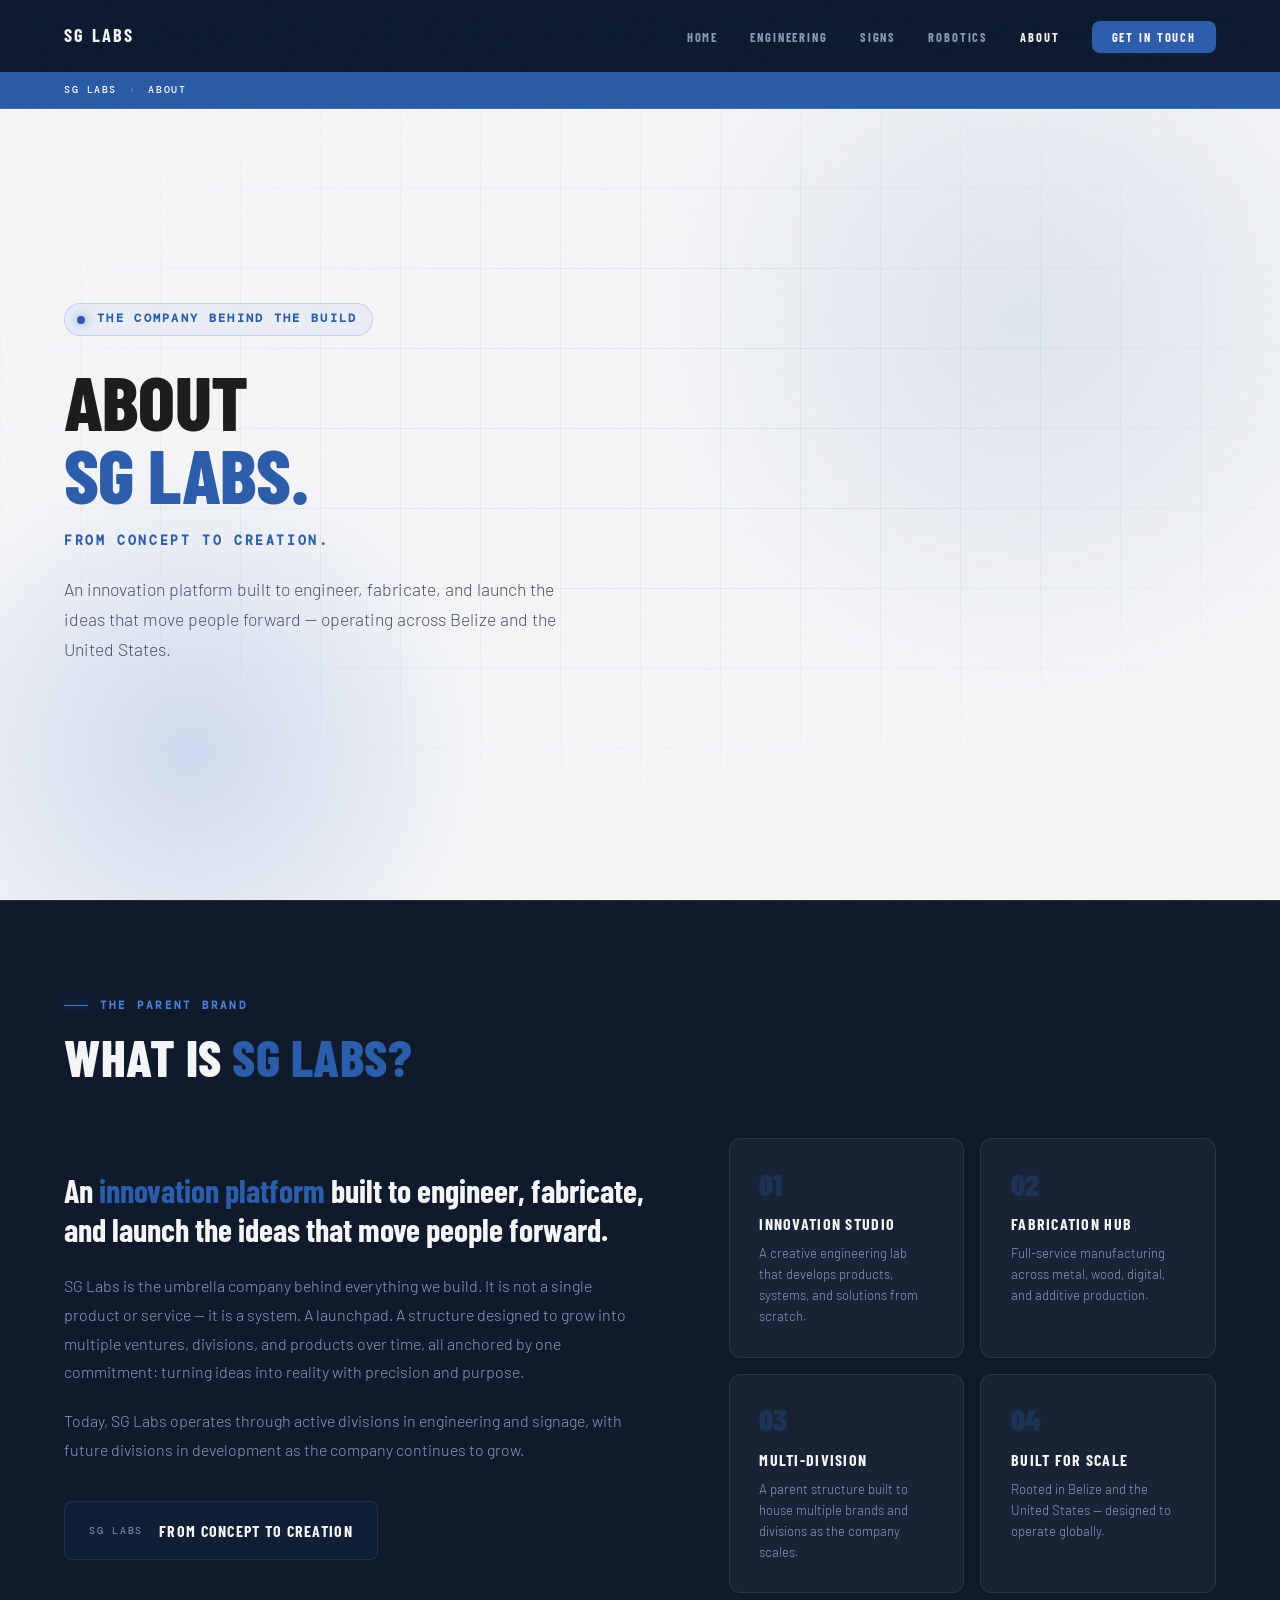
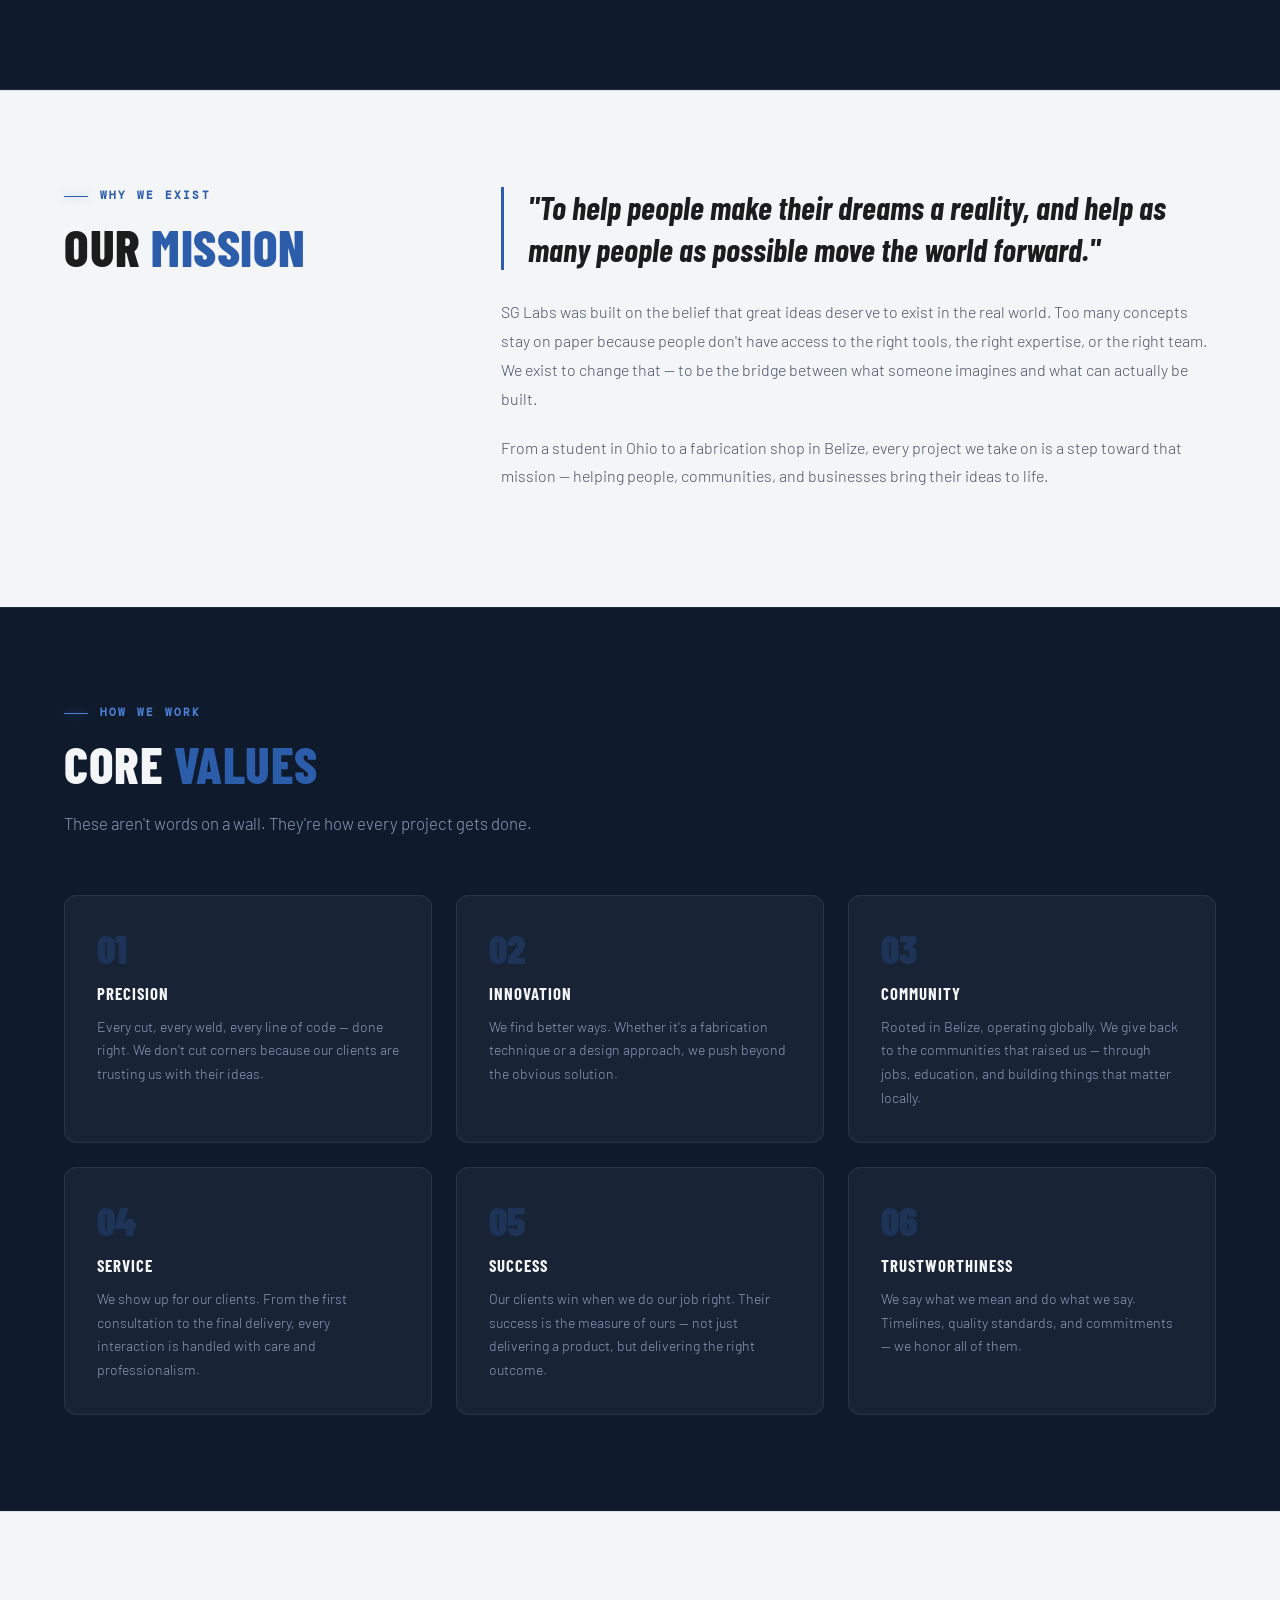
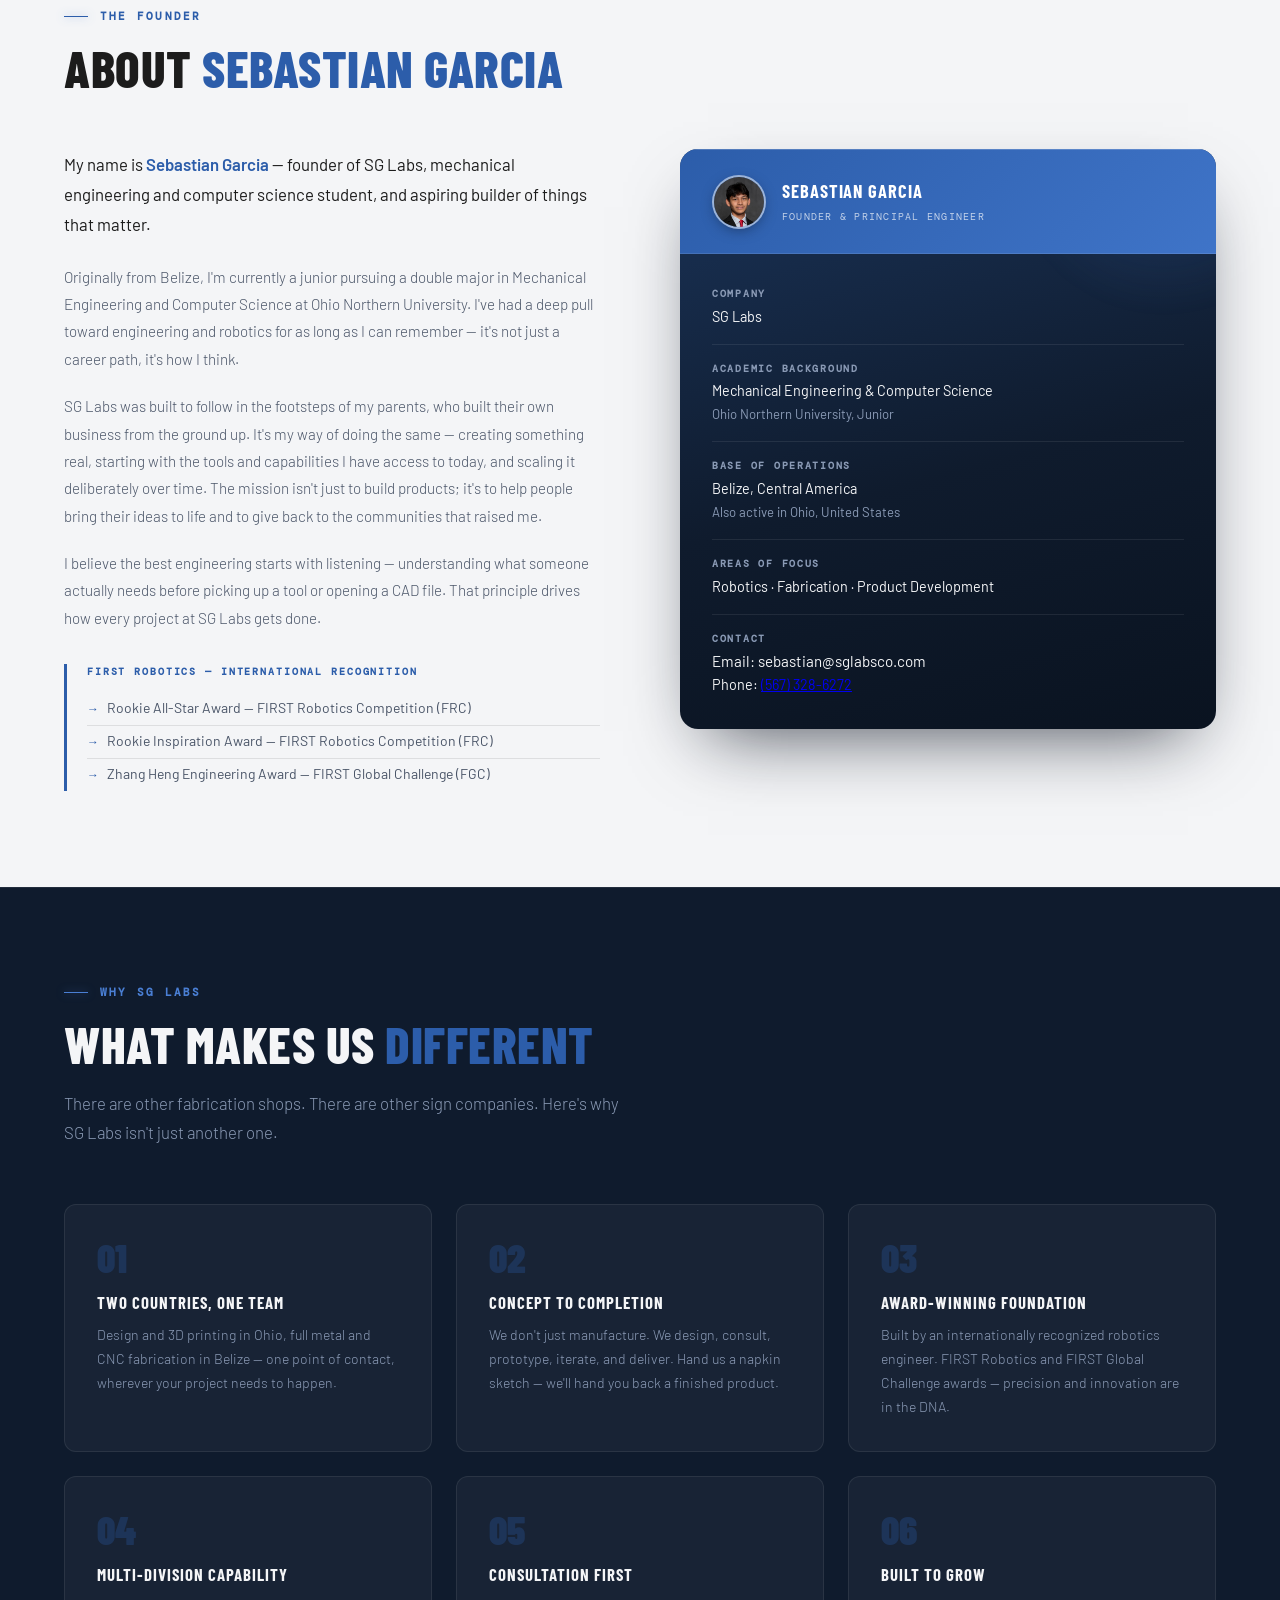
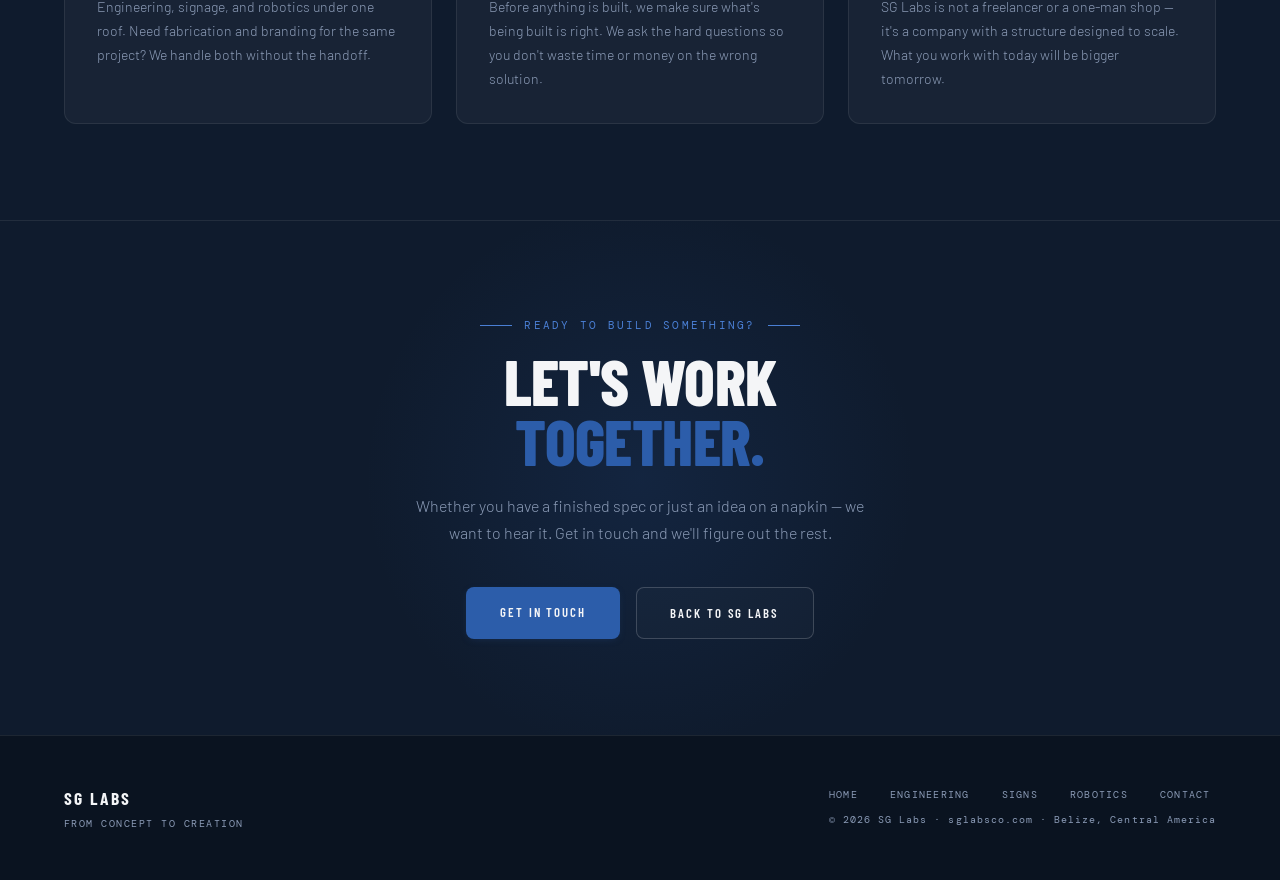
==== commit a8900948: "Updated SG Labs Website from the old version to a new modernized, glass effect version" ====
--- a/about.html
+++ b/about.html
@@ -4,7 +4,7 @@
     <meta charset="UTF-8"/>
     <meta name="viewport" content="width=device-width, initial-scale=1.0"/>
     <title>About SG Labs — From Concept to Creation</title>
-    <link rel="icon" type="image/x-icon" href="SG_Labs.ico">
+    <link rel="icon" type="image/x-icon" href="favicon.ico">
     <link rel="preconnect" href="https://fonts.googleapis.com">
     <link rel="preconnect" href="https://fonts.gstatic.com" crossorigin>
     <link href="https://fonts.googleapis.com/css2?family=Barlow+Condensed:wght@300;400;500;600;700;800;900&family=Barlow:ital,wght@0,300;0,400;0,500;0,600;1,300;1,400&family=DM+Mono:wght@300;400;500&display=swap" rel="stylesheet">
@@ -27,6 +27,9 @@
         <li><a href="about.html" style="color:var(--offwhite);">About</a></li>
         <li><a href="contact.html" class="nav-cta">Get in Touch</a></li>
       </ul>
+      <button class="burger-btn" id="burgerBtn" aria-label="Open menu">
+        <span></span><span></span><span></span>
+      </button>
     </nav>
 
     <!-- BREADCRUMB -->
@@ -60,7 +63,7 @@
         <div>
           <p class="brand-statement">An <em>innovation platform</em> built to engineer, fabricate, and launch the ideas that move people forward.</p>
           <p class="brand-body">SG Labs is the umbrella company behind everything we build. It is not a single product or service — it is a system. A launchpad. A structure designed to grow into multiple ventures, divisions, and products over time, all anchored by one commitment: turning ideas into reality with precision and purpose.</p>
-          <p class="brand-body">Today, SG Labs operates two active divisions — SG Engineering and SG Signs — serving clients in Belize and the United States. Tomorrow, the ecosystem grows.</p>
+          <p class="brand-body">Today, SG Labs operates through active divisions in engineering and signage, with future divisions in development as the company continues to grow.</p>
           <div class="brand-slogan-display">
             <span class="slogan-label">SG Labs</span>
             <span class="slogan-text">From Concept to Creation</span>
@@ -94,11 +97,11 @@
     <!-- MISSION -->
     <section id="about-mission">
       <div class="mission-layout">
-        <div class="mission-left">
+        <div>
           <div class="section-eyebrow">Why We Exist</div>
           <h2 class="section-title">Our <span>Mission</span></h2>
         </div>
-        <div class="mission-right">
+        <div>
           <p class="mission-statement">"To help people make their dreams a reality, and help as many people as possible move the world forward."</p>
           <p class="mission-body">SG Labs was built on the belief that great ideas deserve to exist in the real world. Too many concepts stay on paper because people don't have access to the right tools, the right expertise, or the right team. We exist to change that — to be the bridge between what someone imagines and what can actually be built.</p>
           <p class="mission-body">From a student in Ohio to a fabrication shop in Belize, every project we take on is a step toward that mission — helping people, communities, and businesses bring their ideas to life.</p>
@@ -154,9 +157,9 @@
         <h2 class="section-title">About <span>Sebastian Garcia</span></h2>
       </div>
       <div class="about-grid">
-        <div class="about-left">
+        <div>
           <p class="founder-intro">My name is <strong>Sebastian Garcia</strong> — founder of SG Labs, mechanical engineering and computer science student, and aspiring builder of things that matter.</p>
-          <p class="founder-body">Originally from Belize, I'm currently a sophomore pursuing a double major in Mechanical Engineering and Computer Science at Ohio Northern University. I've had a deep pull toward engineering and robotics for as long as I can remember — it's not just a career path, it's how I think.</p>
+          <p class="founder-body">Originally from Belize, I'm currently a junior pursuing a double major in Mechanical Engineering and Computer Science at Ohio Northern University. I've had a deep pull toward engineering and robotics for as long as I can remember — it's not just a career path, it's how I think.</p>
           <p class="founder-body">SG Labs was built to follow in the footsteps of my parents, who built their own business from the ground up. It's my way of doing the same — creating something real, starting with the tools and capabilities I have access to today, and scaling it deliberately over time. The mission isn't just to build products; it's to help people bring their ideas to life and to give back to the communities that raised me.</p>
           <p class="founder-body">I believe the best engineering starts with listening — understanding what someone actually needs before picking up a tool or opening a CAD file. That principle drives how every project at SG Labs gets done.</p>
           <div class="awards-block">
@@ -166,7 +169,7 @@
             <div class="award-item">Zhang Heng Engineering Award — FIRST Global Challenge (FGC)</div>
           </div>
         </div>
-        <div class="about-right">
+        <div>
           <div class="founder-card">
             <div class="founder-card-header">
               <div class="founder-avatar" style="padding:0;overflow:hidden;border:2px solid rgba(255,255,255,0.4);">
@@ -182,7 +185,7 @@
               <div class="info-divider"></div>
               <div class="info-row">
                 <span class="info-label">Academic Background</span>
-                <span class="info-value">Mechanical Engineering &amp; Computer Science<br><span style="color:var(--muted);font-size:0.82rem;">Ohio Northern University, Sophomore</span></span>
+                <span class="info-value">Mechanical Engineering &amp; Computer Science<br><span style="color:var(--muted);font-size:0.82rem;">Ohio Northern University, Junior</span></span>
               </div>
               <div class="info-divider"></div>
               <div class="info-row">
@@ -263,7 +266,7 @@
     <footer>
       <div>
         <div class="footer-logo-text">SG Labs</div>
-        <div class="footer-tagline">From Concept to Creation · Applied Engineering &amp; Robotics Systems</div>
+        <div class="footer-tagline">From Concept to Creation</div>
       </div>
       <div class="footer-right">
         <div class="footer-links">
@@ -273,7 +276,7 @@
           <a href="robotics.html">Robotics</a>
           <a href="contact.html">Contact</a>
         </div>
-        <div>© 2025 SG Labs · sglabsco.com · Belize, Central America</div>
+        <div>© 2026 SG Labs · sglabsco.com · Belize, Central America</div>
       </div>
     </footer>
 
@@ -286,5 +289,71 @@
       }
     </script>
 
+
+    <!-- MOBILE DRAWER -->
+    <div class="mobile-drawer" id="mobileDrawer">
+      <div class="mobile-drawer-panel">
+        <div class="mobile-drawer-header">
+          <button class="mobile-drawer-close" id="drawerClose" aria-label="Close menu">
+            <svg viewBox="0 0 14 14" xmlns="http://www.w3.org/2000/svg">
+              <line x1="1" y1="1" x2="13" y2="13"/>
+              <line x1="13" y1="1" x2="1" y2="13"/>
+            </svg>
+          </button>
+        </div>
+        <nav class="mobile-drawer-nav">
+          <a href="index.html">Home</a>
+          <a href="engineering.html">Engineering</a>
+          <a href="signs.html">Signs</a>
+          <a href="robotics.html">Robotics</a>
+          <a href="about.html">About</a>
+          <a href="contact.html" class="mob-cta">Get in Touch</a>
+        </nav>
+        <div class="mobile-drawer-foot">SG Labs &middot; sglabsco.com</div>
+      </div>
+    </div>
+
+    <script>
+      var burgerBtn = document.getElementById('burgerBtn');
+      var drawer    = document.getElementById('mobileDrawer');
+      var closeBtn  = document.getElementById('drawerClose');
+
+      function openDrawer() {
+        var scrollY = window.scrollY;
+        document.body.style.position = 'fixed';
+        document.body.style.top      = '-' + scrollY + 'px';
+        document.body.style.width    = '100%';
+        document.body.dataset.scrollY = scrollY;
+        burgerBtn.classList.add('open');
+        drawer.classList.add('open');
+      }
+
+      function closeDrawer() {
+        var savedY = parseInt(document.body.dataset.scrollY || '0');
+        // Restore scroll BEFORE unfixing body to prevent visible jump
+        document.body.style.top = '';
+        document.body.style.position = '';
+        document.body.style.width = '';
+        window.scrollTo({ top: savedY, behavior: 'instant' });
+        burgerBtn.classList.remove('open');
+        drawer.classList.remove('open');
+      }
+
+      burgerBtn.addEventListener('click', openDrawer);
+      closeBtn.addEventListener('click', closeDrawer);
+      drawer.addEventListener('click', function(e) {
+        if (e.target === drawer) closeDrawer();
+      });
+      drawer.querySelectorAll('.mobile-drawer-nav a').forEach(function(link) {
+        link.addEventListener('click', closeDrawer);
+      });
+
+      // Nav: darken on scroll (match homepage)
+      var navEl = document.querySelector('nav');
+      function onNavScroll() { if (navEl) navEl.classList.toggle('scrolled', window.scrollY > 12); }
+      window.addEventListener('scroll', onNavScroll, { passive: true });
+      onNavScroll();
+    </script>
+
   </body>
 </html>
--- a/index.css
+++ b/index.css
@@ -1,995 +1,1256 @@
-:root {
-  --blue: #2C5DAA;
-  --navy: #0F1B2D;
-  --offwhite: #F4F5F7;
-  --nearblack: #1C1C1C;
-  --blue-light: #4a7fd4;
-  --blue-dim: #1e3f76;
-  --green-light: #7bc47b;
-  --green-dim: rgba(123,196,123,0.3);
-  --muted: #8a9ab5;
-  --rule: rgba(255,255,255,0.08);
-  --rule-light: rgba(28,28,28,0.1);
-}
-
-*, *::before, *::after { box-sizing: border-box; margin: 0; padding: 0; }
-html { scroll-behavior: smooth; font-size: 16px; }
-
-body {
-  background: #0F1B2D;
-  color: var(--offwhite);
-  font-family: 'Barlow', sans-serif;
-  font-weight: 400;
-  line-height: 1.6;
-  overflow-x: hidden;
-}
-
-body::before {
-  content: '';
-  position: fixed; inset: 0;
-  background-image: url("data:image/svg+xml,%3Csvg viewBox='0 0 256 256' xmlns='http://www.w3.org/2000/svg'%3E%3Cfilter id='noise'%3E%3CfeTurbulence type='fractalNoise' baseFrequency='0.9' numOctaves='4' stitchTiles='stitch'/%3E%3C/filter%3E%3Crect width='100%25' height='100%25' filter='url(%23noise)' opacity='1'/%3E%3C/svg%3E");
-  opacity: 0.025;
-  pointer-events: none;
-  z-index: 1000;
-}
-
-.country-badge {
-  display: inline-flex;
-  align-items: center;
-  gap: 0.4rem;
-  font-family: 'DM Mono', monospace;
-  font-size: 0.62rem;
-  font-weight: 500;
-  letter-spacing: 0.12em;
-  text-transform: uppercase;
-  padding: 0.25rem 0.65rem;
-  border-radius: 999px;
-  border: 1px solid;
-  margin-right: 0.5rem;
-}
-
-.country-badge.us {
-  color: #7ba7d4;
-  border-color: rgba(123,167,212,0.3);
-  background: rgba(123,167,212,0.08);
-}
-
-.country-badge.bz {
-  color: var(--green-light);
-  border-color: var(--green-dim);
-  background: rgba(123,196,123,0.08);
-}
-
-.visual-card-label {
-  display: flex;
-  align-items: center;
-  gap: 0.5rem;
-  margin-bottom: 0.75rem;
-}
-
-.country-flags {
-  width: 20px;
-  height: auto;
-  display: inline-block;
-  flex-shrink: 0;
-}
-
-/* ── NAV ── */
-nav {
-  position: fixed; top: 0; left: 0; right: 0;
-  z-index: 900;
-  display: flex; align-items: center; justify-content: space-between;
-  padding: 0 4rem; height: 72px;
-  background: rgba(15,27,45,0.95);
-  backdrop-filter: blur(16px);
-  border-bottom: 1px solid var(--rule);
-}
-
-.nav-logo { display: flex; align-items: center; gap: 0; text-decoration: none; }
-
-.nav-logo-mark {
-  width: 36px; height: 36px;
-  background: var(--offwhite); border-radius: 4px;
-  display: flex; align-items: center; justify-content: center;
-  font-family: 'Barlow Condensed', sans-serif; font-weight: 900; font-size: 1rem;
-  color: var(--navy); letter-spacing: -0.03em; flex-shrink: 0;
-}
-
-.nav-logo-text {
-  font-family: 'Barlow Condensed', sans-serif; font-weight: 700;
-  font-size: 1.15rem; letter-spacing: 0.12em; color: var(--offwhite); text-transform: uppercase;
-}
-
-.nav-links { display: flex; align-items: center; gap: 2rem; list-style: none;}
-
-.nav-links a {
-  font-family: 'Barlow Condensed', sans-serif; font-weight: 700;
-  font-size: 0.78rem; letter-spacing: 0.15em; text-transform: uppercase;
-  color: var(--muted); text-decoration: none; transition: color 0.2s;
-}
-
-.nav-links a:hover { color: var(--offwhite); }
-
-.nav-cta {
-  color: var(--offwhite) !important; background: var(--blue);
-  padding: 0.5rem 1.2rem; border-radius: 3px; transition: background 0.2s !important;
-}
-
-.nav-cta:hover { background: var(--blue-light) !important; }
-
-/* ── HERO ── */
-#home {
-  min-height: 100vh; display: flex; flex-direction: column; justify-content: center;
-  padding: 0 4rem; padding-top: 72px; position: relative; overflow: hidden;
-  background: #0F1B2D !important;
-}
-
-.hero-bg { position: absolute; inset: 0; z-index: 0; overflow: hidden; }
-
-.hero-bg::before {
-  content: ''; position: absolute; inset: 0;
-  background-image:
-    linear-gradient(rgba(44,93,170,0.08) 1px, transparent 1px),
-    linear-gradient(90deg, rgba(44,93,170,0.08) 1px, transparent 1px);
-  background-size: 80px 80px;
-}
-
-.hero-bg::after {
-  content: ''; position: absolute; top: -20%; right: -10%;
-  width: 800px; height: 800px;
-  background: radial-gradient(circle, rgba(44,93,170,0.12) 0%, transparent 65%);
-  border-radius: 50%;
-}
-
-.hero-accent {
-  position: absolute; bottom: -100px; left: -100px;
-  width: 600px; height: 600px;
-  background: radial-gradient(circle, rgba(44,93,170,0.08) 0%, transparent 65%);
-  border-radius: 50%;
-}
-
-.hero-content { position: relative; z-index: 1; max-width: 900px; }
-
-.hero-eyebrow {
-  display: inline-flex; align-items: center; gap: 0.75rem;
-  font-family: 'DM Mono', monospace; font-size: 0.72rem;
-  letter-spacing: 0.2em; color: var(--blue-light); text-transform: uppercase;
-  margin-bottom: 1.75rem; opacity: 1;
-  font-weight: 700;
-}
-
-.hero-eyebrow::before {
-  content: ''; display: block; width: 32px; height: 1px; background: var(--blue-light);
-}
-
-.hero-headline {
-  font-family: 'Barlow Condensed', sans-serif; font-weight: 800;
-  font-size: clamp(3.5rem, 8vw, 7rem); line-height: 0.95;
-  text-transform: uppercase; letter-spacing: -0.01em; color: var(--offwhite);
-  margin-bottom: 1.25rem; opacity: 1;
-}
-
-.hero-headline span { color: var(--blue); display: block; }
-
-.hero-slogan {
-  font-family: 'DM Mono', monospace; font-size: 0.82rem;
-  letter-spacing: 0.2em; color: var(--blue-light); text-transform: uppercase;
-  margin-bottom: 1.5rem; opacity: 1;
-  font-weight: 700;
-}
-
-.hero-sub {
-  font-size: 1.1rem; font-weight: 300; color: var(--muted);
-  max-width: 520px; line-height: 1.7; margin-bottom: 2.5rem;
-  opacity: 1;
-}
-
-.hero-actions {
-  display: flex; gap: 1rem; flex-wrap: wrap;
-  opacity: 1;
-}
-
-.btn-primary {
-  font-family: 'Barlow Condensed', sans-serif; font-weight: 600;
-  font-size: 0.8rem; letter-spacing: 0.15em; text-transform: uppercase;
-  color: var(--offwhite); background: var(--blue); border: none;
-  padding: 0.9rem 2rem; border-radius: 3px; cursor: pointer;
-  text-decoration: none; transition: background 0.2s, transform 0.15s; display: inline-block;
-}
-
-.btn-primary:hover { background: var(--blue-light); transform: translateY(-1px); }
-
-.btn-ghost {
-  font-family: 'Barlow Condensed', sans-serif; font-weight: 600;
-  font-size: 0.8rem; letter-spacing: 0.15em; text-transform: uppercase;
-  color: var(--offwhite); background: transparent;
-  border: 1px solid rgba(255,255,255,0.2); padding: 0.9rem 2rem; border-radius: 3px;
-  cursor: pointer; text-decoration: none; transition: border-color 0.2s, transform 0.15s; display: inline-block;
-}
-
-.btn-ghost:hover { border-color: var(--offwhite); transform: translateY(-1px); }
-
-.hero-stats {
-  position: absolute; bottom: 3rem; right: 4rem;
-  display: flex; gap: 3rem; z-index: 1;
-  opacity: 1;
-}
-
-.stat { text-align: right; }
-
-.stat-num {
-  font-family: 'Barlow Condensed', sans-serif; font-weight: 700;
-  font-size: 2rem; color: var(--offwhite); line-height: 1; display: block;
-}
-
-.stat-label {
-  font-family: 'DM Mono', monospace; font-size: 0.62rem;
-  letter-spacing: 0.15em; color: var(--muted); text-transform: uppercase;
-  display: block; margin-top: 0.25rem;
-}
-
-/* ── SECTION BASE ── */
-section { padding: 6rem 4rem; }
-
-.section-eyebrow {
-  font-family: 'DM Mono', monospace; font-size: 0.7rem;
-  letter-spacing: 0.2em; color: var(--blue-light); text-transform: uppercase;
-  display: flex; align-items: center; gap: 0.75rem; margin-bottom: 1rem;
-  font-weight: 600;
-}
-
-.section-eyebrow::before {
-  content: ''; display: block; width: 24px; height: 1px; background: var(--blue-light);
-}
-
-#sglabs .section-eyebrow { color: var(--blue); }
-#sglabs .section-eyebrow::before { background: var(--blue); }
-#sglabs .section-title { color: var(--nearblack); }
-#sglabs .section-title span { color: var(--blue); }
-#sglabs .section-lead { color: #4a5568; }
-
-.section-title {
-  font-family: 'Barlow Condensed', sans-serif; font-weight: 800;
-  font-size: clamp(2.2rem, 4vw, 3.5rem); text-transform: uppercase;
-  letter-spacing: 0.01em; line-height: 1; color: var(--offwhite); margin-bottom: 1.25rem;
-}
-
-.section-title span { color: var(--blue); }
-
-.section-lead {
-  font-size: 1.05rem; font-weight: 300; color: var(--muted);
-  max-width: 560px; line-height: 1.75;
-}
-
-
-
-/* ── SG LABS BRAND ── */
-#sglabs {
-  border-top: 1px solid var(--rule-light); border-bottom: 1px solid var(--rule-light);
-  background: var(--offwhite);
-  color: var(--nearblack);
-}
-
-.brand-grid {
-  display: grid; grid-template-columns: 1.2fr 1fr;
-  gap: 5rem; margin-top: 3.5rem; align-items: center;
-}
-
-.brand-statement {
-  font-family: 'Barlow Condensed', sans-serif; font-weight: 700;
-  font-size: clamp(1.6rem, 2.5vw, 2.2rem); line-height: 1.2;
-  color: var(--nearblack); margin-bottom: 1.5rem;
-}
-
-.brand-statement em { font-style: normal; color: var(--blue); }
-
-.brand-body {
-  font-size: 1rem; font-weight: 300; color: #4a5568;
-  line-height: 1.8; margin-bottom: 1.25rem;
-}
-
-.brand-slogan-display {
-  display: inline-flex; align-items: center; gap: 1rem;
-  margin-top: 1rem; padding: 1rem 1.5rem;
-  border: 1px solid rgba(44,93,170,0.25); border-radius: 4px;
-  background: rgba(44,93,170,0.06);
-}
-
-.brand-slogan-display .slogan-label {
-  font-family: 'DM Mono', monospace; font-size: 0.6rem;
-  letter-spacing: 0.18em; text-transform: uppercase; color: var(--muted);
-}
-
-.brand-slogan-display .slogan-text {
-  font-family: 'Barlow Condensed', sans-serif; font-weight: 700;
-  font-size: 1rem; letter-spacing: 0.08em; text-transform: uppercase; color: var(--nearblack);
-}
-
-.brand-pillars {
-  display: grid; grid-template-columns: 1fr 1fr;
-  gap: 1px; background: var(--rule-light);
-  border: 1px solid var(--rule-light); border-radius: 6px; overflow: hidden;
-}
-
-.pillar {
-  background: white; padding: 1.75rem;
-  transition: background 0.3s, border-color 0.3s, box-shadow 0.3s;
-  border: 1px solid rgba(44,93,170,0.12);
-  -webkit-tap-highlight-color: transparent;
-  cursor: pointer;
-}
-.pillar:hover,
-.pillar:active {
-  background: rgba(44,93,170,0.12);
-  border-color: rgba(44,93,170,0.5);
-  box-shadow: 0 0 0 2px rgba(44,93,170,0.2);
-}
-
-.pillar-icon {
-  font-family: 'Barlow Condensed', sans-serif; font-weight: 900;
-  font-size: 1.8rem; color: rgba(44,93,170,0.25); line-height: 1; margin-bottom: 0.75rem;
-}
-
-.pillar-title {
-  font-family: 'Barlow Condensed', sans-serif; font-weight: 700;
-  font-size: 1rem; letter-spacing: 0.08em; text-transform: uppercase;
-  color: var(--nearblack); margin-bottom: 0.4rem;
-}
-
-.pillar-desc { font-size: 0.82rem; font-weight: 300; color: #4a5568; line-height: 1.6; }
-
-/* ── SERVICES ── */
-#services {
-  background: var(--offwhite);
-  border-top: 1px solid var(--rule-light); border-bottom: 1px solid var(--rule-light);
-}
-
-#services .section-eyebrow { color: var(--blue); }
-#services .section-eyebrow::before { background: var(--blue); }
-#services .section-title { color: var(--nearblack); }
-#services .section-title span { color: var(--blue); }
-#services .services-intro { color: #4a5568; }
-
-.services-header {
-  display: grid; grid-template-columns: 1fr 1fr;
-  gap: 4rem; margin-bottom: 4rem; align-items: end;
-}
-
-.services-intro { font-size: 1rem; font-weight: 300; color: var(--muted); line-height: 1.75; }
-
-.services-grid {
-  display: grid; grid-template-columns: repeat(3, 1fr);
-  gap: 2px; background: rgba(15,27,45,0.15);
-  border: 1px solid rgba(15,27,45,0.15); border-radius: 6px; overflow: hidden;
-  box-shadow: 0 4px 24px rgba(15,27,45,0.12);
-}
-
-.service-division {
-  background: var(--navy); padding: 2.5rem;
-  transition: background 0.3s, box-shadow 0.3s;
-  -webkit-tap-highlight-color: transparent;
-}
-.service-division:hover,
-.service-division:active {
-  background: #0d1926;
-  box-shadow: inset 0 0 0 1px rgba(44,93,170,0.5);
-}
-
-.division-flag {
-  display: inline-flex; align-items: center; gap: 0.5rem;
-  font-family: 'DM Mono', monospace; font-size: 0.65rem;
-  letter-spacing: 0.18em; text-transform: uppercase; color: var(--blue-light); margin-bottom: 0.5rem;
-}
-
-.flag-dot {
-  width: 6px; height: 6px; border-radius: 50%; background: var(--blue-light); flex-shrink: 0;
-}
-
-.division-title {
-  font-family: 'Barlow Condensed', sans-serif; font-weight: 700;
-  font-size: 1.35rem; letter-spacing: 0.05em; text-transform: uppercase;
-  color: var(--offwhite); margin-bottom: 0.5rem;
-}
-
-.division-region {
-  font-family: 'DM Mono', monospace; font-size: 0.65rem;
-  letter-spacing: 0.12em; color: var(--muted); text-transform: uppercase;
-  margin-bottom: 1.75rem; padding-bottom: 1.25rem; border-bottom: 1px solid var(--rule);
-}
-
-.capability-group { margin-bottom: 1.5rem; }
-.capability-group:last-child { margin-bottom: 0; }
-
-.capability-group-label {
-  font-family: 'DM Mono', monospace; font-size: 0.6rem;
-  letter-spacing: 0.18em; text-transform: uppercase; color: var(--blue); margin-bottom: 0.75rem;
-}
-
-.capability-list { list-style: none; display: flex; flex-direction: column; gap: 0.4rem; }
-
-.capability-list li {
-  font-size: 0.9rem; font-weight: 400; color: rgba(244,245,247,0.75);
-  display: flex; align-items: center; gap: 0.6rem;
-}
-
-.capability-list li::before {
-  content: ''; width: 4px; height: 4px; border-radius: 50%;
-  background: var(--blue); flex-shrink: 0;
-}
-
-/* ── DIVISION BRAND SECTIONS ── */
-.division-brand-section {
-  padding: 6rem 4rem;
-  border-top: 1px solid var(--rule);
-  position: relative; overflow: hidden;
-}
-
-.division-brand-section::before {
-  content: ''; position: absolute; top: 0; right: 0;
-  width: 500px; height: 500px; border-radius: 50%; pointer-events: none;
-}
-
-#sg-engineering { background: var(--navy) !important; }
-#sg-engineering::before { background: radial-gradient(circle, rgba(44,93,170,0.1) 0%, transparent 65%); }
-#sg-engineering .division-big-slogan { color: var(--offwhite); }
-#sg-engineering .division-big-slogan span { color: var(--blue); }
-#sg-engineering .division-desc { color: var(--muted); }
-#sg-engineering .division-status { color: var(--muted); }
-#sg-engineering .section-eyebrow { color: var(--blue-light); }
-#sg-engineering .dtag { 
-  color: var(--blue-light); border-color: rgba(44,93,170,0.3);
-  transition: all 0.75s;
-}
-#sg-engineering .dtag:hover{
-  background: rgb(44, 92, 170);
-  border-color: rgba(44,93,170,0.45);
-  color: var(--offwhite);
-  box-shadow: 0 0 0px 3px rgba(44,93,170,0.15);
-  transition: all 0.75s;
-}
-#sg-signs { background: var(--offwhite); }
-#sg-signs::before { background: radial-gradient(circle, rgba(44,93,170,0.07) 0%, transparent 65%); }
-#sg-signs .division-big-slogan { color: var(--nearblack); }
-#sg-signs .division-big-slogan span { color: var(--blue); }
-#sg-signs .division-desc { color: #4a5568; }
-#sg-signs .section-eyebrow { color: var(--blue); }
-#sg-signs .section-eyebrow::before { background: var(--blue); }
-#sg-signs .division-status { color: #4a5568; }
-#sg-signs .visual-card { background: white; border: 1px solid rgba(44,93,170,0.12); }
-#sg-signs .visual-card:hover,
-#sg-signs .visual-card:active { background: rgba(44,93,170,0.1); border-color: rgba(44,93,170,0.45); box-shadow: 0 0 0 2px rgba(44,93,170,0.15); }
-#sg-signs .visual-card-items span { background: rgba(44,93,170,0.05); border: 1px solid rgba(44,93,170,0.15); color: var(--nearblack); }
-#sg-signs .dtag { 
-  color: var(--blue); border-color: rgba(44,93,170,0.3); 
-  transition: all 0.3s;
-}
-#sg-signs .dtag:hover{
-  background: rgb(44, 92, 170);
-  border-color: rgba(44,93,170,0.45);
-  color: var(--offwhite);
-  box-shadow: 0 0 0px 3px rgba(44,93,170,0.15);
-  transition: all 0.75s;
-}
-#sg-signs .btn-primary { background: var(--blue); color: white; }
-
-#sg-engineering .visual-card { background: rgba(255,255,255,0.04); border: 1px solid rgba(255,255,255,0.08); }
-#sg-engineering .visual-card:hover { background: rgba(255,255,255,0.04); border-color: rgba(44,93,170,0.6); box-shadow: 0 0 0 1px rgba(44,93,170,0.3); }
-#sg-engineering .visual-card-items span { background: rgba(255,255,255,0.06); border: 1px solid rgba(255,255,255,0.1); color: rgba(244,245,247,0.85); }
-#sg-engineering .visual-card-label { color: var(--blue-light); }
-
-#sg-robotics { background: var(--navy) !important; border-bottom: 1px solid var(--rule); }
-
-.division-layout {
-  display: grid; grid-template-columns: 1fr 1.2fr;
-  gap: 5rem; margin-top: 3.5rem; align-items: start; position: relative; z-index: 1;
-}
-
-.division-layout.reverse { grid-template-columns: 1.2fr 1fr; }
-.division-layout.reverse .division-info { order: 2; }
-.division-layout.reverse .division-visual { order: 1; }
-
-.division-big-slogan {
-  font-family: 'Barlow Condensed', sans-serif; font-weight: 900;
-  font-size: clamp(2.5rem, 4vw, 4rem); text-transform: uppercase;
-  line-height: 0.95; letter-spacing: -0.01em; color: var(--offwhite); margin-bottom: 1.5rem;
-}
-
-.division-big-slogan span { color: var(--blue); }
-
-.division-desc {
-  font-size: 1rem; font-weight: 300; color: var(--muted);
-  line-height: 1.8; margin-bottom: 2rem; max-width: 480px;
-}
-
-.division-tag-row { display: flex; flex-wrap: wrap; gap: 0.5rem; margin-bottom: 2rem; }
-
-.dtag {
-  font-family: 'DM Mono', monospace; font-size: 0.62rem;
-  letter-spacing: 0.12em; text-transform: uppercase; color: var(--blue-light);
-  border: 1px solid rgba(44,93,170,0.3); padding: 0.3rem 0.75rem; border-radius: 2px;
-}
-
-.division-status {
-  display: inline-flex; align-items: center; gap: 0.5rem;
-  font-family: 'DM Mono', monospace; font-size: 0.65rem;
-  letter-spacing: 0.15em; text-transform: uppercase; color: var(--muted); margin-bottom: 1rem;
-  font-weight: 600;
-}
-
-.status-dot { width: 7px; height: 7px; border-radius: 50%; flex-shrink: 0; }
-.status-dot.active { background: #4ade80; box-shadow: 0 0 6px rgba(74,222,128,0.5); }
-.status-dot.future { background: var(--blue-light); box-shadow: 0 0 6px rgba(74,127,212,0.4); }
-
-.division-visual { display: flex; flex-direction: column; gap: 0.75rem; }
-
-.visual-card {
-  background: rgba(255,255,255,0.04); border: 1px solid rgba(255,255,255,0.08);
-  border-radius: 6px; padding: 1.75rem 2rem; transition: border-color 0.3s, box-shadow 0.3s;
-  -webkit-tap-highlight-color: transparent;
-}
-
-.visual-card:hover,
-.visual-card:active {
-  border-color: rgba(44,93,170,0.6);
-  box-shadow: 0 0 0 1px rgba(44,93,170,0.3);
-  background: rgba(255,255,255,0.04);
-}
-
-.visual-card-label {
-  font-family: 'DM Mono', monospace; font-size: 0.62rem;
-  letter-spacing: 0.18em; text-transform: uppercase; color: var(--blue); margin-bottom: 0.75rem;
-}
-
-.visual-card-items { display: flex; flex-wrap: wrap; gap: 0.4rem; }
-
-.visual-card-items span {
-  font-size: 0.85rem; font-weight: 400; color: rgba(244,245,247,0.85);
-  background: rgba(255,255,255,0.06); border: 1px solid rgba(255,255,255,0.1);
-  padding: 0.25rem 0.6rem; border-radius: 2px; white-space: nowrap;
-}
-
-.future-teaser {
-  border: 1px dashed rgba(44,93,170,0.3); border-radius: 6px;
-  padding: 3rem 2.5rem; text-align: center; background: rgba(44,93,170,0.04);
-}
-
-.future-teaser-icon {
-  font-family: 'Barlow Condensed', sans-serif; font-weight: 900;
-  font-size: 3.5rem; color: rgba(44,93,170,0.2); line-height: 1; margin-bottom: 1rem;
-}
-
-.future-teaser p {
-  font-size: 0.9rem; font-weight: 300; color: var(--muted);
-  line-height: 1.7; max-width: 320px; margin: 0 auto;
-}
-
-/* ── ABOUT ── */
-#about {
-  background: var(--offwhite); color: var(--nearblack);
-  border-top: 1px solid var(--rule-light);
-}
-
-#about .section-eyebrow { color: var(--blue); }
-#about .section-eyebrow::before { background: var(--blue); }
-#about .section-title { color: var(--nearblack); }
-#about .section-title span { color: var(--blue); }
-
-.about-grid {
-  display: grid; grid-template-columns: 1fr 1fr;
-  gap: 5rem; margin-top: 3.5rem; align-items: start;
-}
-
-.founder-intro {
-  font-size: 1.05rem; font-weight: 400; color: var(--nearblack);
-  line-height: 1.8; margin-bottom: 1.5rem;
-}
-
-.founder-intro strong { color: var(--blue); font-weight: 600; }
-
-.founder-body {
-  font-size: 0.95rem; font-weight: 300; color: #4a5568;
-  line-height: 1.8; margin-bottom: 1.25rem;
-}
-
-.awards-block { border-left: 3px solid var(--blue); padding-left: 1.25rem; margin-top: 2rem; }
-
-.awards-label {
-  font-family: 'DM Mono', monospace; font-size: 0.65rem;
-  letter-spacing: 0.18em; text-transform: uppercase; color: var(--blue); margin-bottom: 0.75rem;
-  font-weight: 600;
-}
-
-.award-item {
-  font-size: 0.875rem; font-weight: 400; color: #4a5568;
-  padding: 0.3rem 0; border-bottom: 1px solid var(--rule-light);
-  display: flex; align-items: center; gap: 0.5rem;
-}
-
-.award-item:last-child { border-bottom: none; }
-.award-item::before { content: '→'; color: var(--blue); font-size: 0.75rem; flex-shrink: 0; }
-
-.founder-card { background: var(--navy); border-radius: 8px; overflow: hidden; position: sticky; top: 6rem; }
-
-.founder-card-header {
-  background: var(--blue); padding: 1.5rem 2rem;
-  display: flex; align-items: center; gap: 1rem;
-}
-
-.founder-avatar {
-  width: 52px; height: 52px; border-radius: 50%;
-  background: rgba(255,255,255,0.2); border: 2px solid rgba(255,255,255,0.4);
-  display: flex; align-items: center; justify-content: center;
-  font-family: 'Barlow Condensed', sans-serif; font-weight: 800;
-  font-size: 1.2rem; color: white; flex-shrink: 0;
-}
-
-.founder-headshot{
-  width: 52px; height: 52px;
-}
-
-.founder-email{ 
-  font-size: 0.95rem; font-weight: 400; color: var(--offwhite); 
-}
-.founder-email a { color: var(--offwhite); text-decoration: none; transition: color 0.2s; }
-.founder-email a:hover { color: var(--blue-light); }
-
-.founder-phone{
-  font-size: 0.95rem; font-weight: 400; color: var(--offwhite);
-}
-.founder-phone a { color: var(--offwhite); text-decoration: none; transition: color 0.2s; }
-.founder-phone a:hover { color: var(--blue-light); }
-
-
-.founder-card-name {
-  font-family: 'Barlow Condensed', sans-serif; font-weight: 700;
-  font-size: 1.15rem; letter-spacing: 0.05em; color: white;
-  text-transform: uppercase; display: block;
-}
-
-.founder-card-role {
-  font-family: 'DM Mono', monospace; font-size: 0.65rem;
-  letter-spacing: 0.12em; color: rgba(255,255,255,0.7);
-  text-transform: uppercase; display: block; margin-top: 0.15rem;
-}
-
-.founder-card-body { padding: 2rem; display: flex; flex-direction: column; gap: 1rem; }
-
-.info-row { display: flex; flex-direction: column; gap: 0.2rem; }
-
-.info-label {
-  font-family: 'DM Mono', monospace; font-size: 0.6rem;
-  letter-spacing: 0.18em; text-transform: uppercase; color: var(--muted);
-  font-weight: 600;
-}
-
-.info-value { font-size: 0.9rem; font-weight: 400; color: var(--offwhite); }
-.info-divider { height: 1px; background: var(--rule); }
-
-/* ── SOCIAL ── */
-#social { padding: 6rem 4rem; border-top: 1px solid var(--rule); background: var(--navy); }
-
-.social-grid {
-  display: grid; grid-template-columns: repeat(3, 1fr);
-  gap: 1rem; margin-top: 3.5rem;
-}
-
-.social-card {
-  border: 1px solid var(--rule); border-radius: 6px; padding: 2rem;
-  text-decoration: none; color: var(--offwhite);
-  display: flex; flex-direction: column; gap: 1rem;
-  transition: border-color 0.3s, background 0.3s, transform 0.2s;
-  position: relative; overflow: hidden;
-}
-
-.social-card::after {
-  content: '↗'; position: absolute; top: 1.25rem; right: 1.25rem;
-  font-size: 0.9rem; color: var(--muted); transition: color 0.2s, transform 0.2s;
-}
-
-.social-card:hover { background: rgba(44,93,170,0.08); border-color: rgba(44,93,170,0.4); transform: translateY(-2px); }
-.social-card:hover::after { color: var(--blue-light); transform: translate(2px,-2px); }
-
-.social-icon {
-  width: 44px; height: 44px; background: rgba(44,93,170,0.15);
-  border-radius: 8px; display: flex; align-items: center; justify-content: center;
-}
-
-.social-icon svg { width: 22px; height: 22px; fill: var(--blue-light); }
-
-.social-platform {
-  font-family: 'Barlow Condensed', sans-serif; font-weight: 700;
-  font-size: 1.1rem; letter-spacing: 0.05em; text-transform: uppercase; color: var(--offwhite);
-}
-
-.social-handle {
-  font-family: 'DM Mono', monospace; font-size: 0.7rem;
-  letter-spacing: 0.1em; color: var(--muted); margin-top: 0.2rem;
-}
-
-.social-desc { font-size: 0.85rem; font-weight: 300; color: var(--muted); line-height: 1.6; }
-
-/* ── CONTACT ── */
-#contact {
-  background: var(--navy);
-  border-top: 1px solid var(--rule); border-bottom: 1px solid var(--rule);
-}
-
-.contact-layout {
-  display: grid; grid-template-columns: 1fr 1.5fr;
-  gap: 5rem; margin-top: 3.5rem; align-items: start;
-}
-
-.contact-detail { margin-bottom: 2rem; }
-
-.contact-detail-label {
-  font-family: 'DM Mono', monospace; font-size: 0.65rem;
-  letter-spacing: 0.18em; text-transform: uppercase; color: var(--blue-light); margin-bottom: 0.4rem;
-  font-weight: 600;
-}
-
-.contact-detail-value { font-size: 0.95rem; font-weight: 400; color: var(--offwhite); }
-.contact-note { color: var(--muted); }
-.contact-detail-value a { color: var(--offwhite); text-decoration: none; transition: color 0.2s; }
-.contact-detail-value a:hover { color: var(--blue-light); }
-
-.contact-note {
-  font-size: 0.85rem; font-weight: 300; color: var(--muted); line-height: 1.7;
-  margin-top: 2rem; padding-top: 2rem; border-top: 1px solid var(--rule);
-}
-
-.contact-form { display: flex; flex-direction: column; gap: 1.25rem; }
-.form-row { display: grid; grid-template-columns: 1fr 1fr; gap: 1rem; }
-.form-group { display: flex; flex-direction: column; gap: 0.4rem; font-weight: 600;}
-
-.form-group label {
-  font-family: 'DM Mono', monospace; font-size: 0.65rem;
-  letter-spacing: 0.15em; text-transform: uppercase; color: var(--muted);
-}
-
-.form-group input,
-.form-group select,
-.form-group textarea {
-  background: rgba(255,255,255,0.04); border: 1px solid var(--rule);
-  border-radius: 4px; padding: 0.85rem 1rem; color: var(--offwhite);
-  font-family: 'Barlow', sans-serif; font-size: 0.9rem; font-weight: 400;
-  outline: none; transition: border-color 0.2s, background 0.2s; width: 100%; -webkit-appearance: none;
-}
-
-.form-group select {
-  cursor: pointer;
-  background-image: url("data:image/svg+xml,%3Csvg xmlns='http://www.w3.org/2000/svg' width='12' height='8' viewBox='0 0 12 8'%3E%3Cpath d='M1 1l5 5 5-5' stroke='%238a9ab5' stroke-width='1.5' fill='none' stroke-linecap='round'/%3E%3C/svg%3E");
-  background-repeat: no-repeat;
-  background-position: right 1rem center !important;
-  background-attachment: scroll;
-  padding-right: 2.5rem;
-  transition: border-color 0.2s, background-color 0.2s;
-}
-
-.form-group input:focus,
-.form-group select:focus,
-.form-group textarea:focus { border-color: var(--blue); background: rgba(44,93,170,0.06); }
-
-.form-group input::placeholder,
-.form-group textarea::placeholder { color: rgba(138,154,181,0.5); font-weight: 300; }
-
-.form-group textarea { resize: vertical; min-height: 120px; }
-.form-group select option { background: var(--navy); color: var(--offwhite); }
-
-.form-submit {
-  font-family: 'Barlow Condensed', sans-serif; font-weight: 700;
-  font-size: 0.85rem; letter-spacing: 0.2em; text-transform: uppercase;
-  color: var(--offwhite); background: var(--blue); border: none;
-  padding: 1rem 2rem; border-radius: 4px; cursor: pointer;
-  transition: background 0.2s, transform 0.15s; align-self: flex-start;
-  display: flex; align-items: center; gap: 0.5rem;
-}
-
-.form-submit:hover { background: var(--blue-light); transform: translateY(-1px); }
-
-.form-submit svg { width: 14px; height: 14px; fill: none; stroke: currentColor; stroke-width: 2; }
-
-.form-success {
-  display: none; text-align: center; padding: 3rem 2rem;
-  border: 1px solid rgba(44,93,170,0.3); border-radius: 6px; background: rgba(44,93,170,0.06);
-}
-
-.form-success.visible { display: block; }
-
-.success-icon {
-  width: 48px; height: 48px; background: var(--blue); border-radius: 50%;
-  display: flex; align-items: center; justify-content: center; margin: 0 auto 1.25rem;
-}
-
-.success-icon svg {
-  width: 22px; height: 22px; stroke: white; fill: none;
-  stroke-width: 2.5; stroke-linecap: round; stroke-linejoin: round;
-}
-
-.success-title {
-  font-family: 'Barlow Condensed', sans-serif; font-weight: 700;
-  font-size: 1.35rem; text-transform: uppercase; letter-spacing: 0.05em;
-  color: var(--offwhite); margin-bottom: 0.5rem;
-}
-
-.success-msg { font-size: 0.9rem; font-weight: 300; color: var(--muted); }
-
-/* ── FOOTER ── */
-footer {
-  padding: 3rem 4rem; display: flex; align-items: center; justify-content: space-between;
-  border-top: 1px solid var(--rule); flex-wrap: wrap; gap: 1rem;
-  background: var(--navy);
-}
-
-.footer-logo-text {
-  font-family: 'Barlow Condensed', sans-serif; font-weight: 700;
-  font-size: 1.1rem; letter-spacing: 0.12em; text-transform: uppercase; color: var(--offwhite);
-}
-
-.footer-tagline {
-  font-family: 'DM Mono', monospace; font-size: 0.62rem;
-  letter-spacing: 0.15em; color: var(--muted); text-transform: uppercase; margin-top: 0.2rem;
-}
-
-.footer-right {
-  font-family: 'DM Mono', monospace; font-size: 0.65rem;
-  letter-spacing: 0.1em; color: var(--muted); text-align: right;
-}
-
-.footer-links { display: flex; gap: 2rem; margin-bottom: 0.5rem; flex-wrap: wrap; }
-
-.footer-links a {
-  color: var(--muted); text-decoration: none;
-  text-transform: uppercase; letter-spacing: 0.12em; transition: color 0.2s;
-}
-
-.footer-links a:hover { color: var(--offwhite); }
-
-/* ── FORM VALIDATION ── */
-.form-group input.invalid,
-.form-group select.invalid,
-.form-group textarea.invalid {
-  border-color: #e53e3e !important;
-  background: rgba(229,62,62,0.05) !important;
-}
-
-.field-error {
-  display: flex;
-  align-items: center;
-  gap: 0.35rem;
-  font-family: 'DM Mono', monospace;
-  font-size: 0.65rem;
-  letter-spacing: 0.08em;
-  color: #e53e3e;
-  margin-top: 0.35rem;
-  opacity: 0;
-  transform: translateY(-4px);
-  transition: opacity 0.2s ease, transform 0.2s ease;
-  pointer-events: none;
-}
-
-.field-error.visible {
-  opacity: 1;
-  transform: translateY(0);
-}
-
-.field-error svg {
-  width: 12px;
-  height: 12px;
-  flex-shrink: 0;
-  fill: #e53e3e;
-}
-
-@keyframes fadeUp {
-  from { opacity: 0; transform: translateY(20px); }
-  to { opacity: 1; transform: translateY(0); }
-}
-
-/* ── MOBILE ── */
-
-/* ── LARGE DESKTOP (1400px+) ── */
-@media (min-width: 1400px) {
-  section, .division-brand-section { padding: 7rem 6rem; }
-  #home { padding: 0 6rem; padding-top: 72px; }
-  .hero-headline { font-size: 8rem; }
-  nav { padding: 0 6rem; }
-}
-
-/* ── DESKTOP (1024px - 1399px) ── */
-@media (max-width: 1399px) and (min-width: 1024px) {
-  section, .division-brand-section { padding: 6rem 4rem; }
-}
-
-/* ── TABLET LANDSCAPE + SMALL DESKTOP (768px - 1023px) ── */
-@media (max-width: 1023px) and (min-width: 768px) {
-  nav { padding: 0 2rem; }
-  .nav-links { gap: 1.25rem; }
-  .nav-links a { font-size: 0.72rem; }
-  section, #home, .division-brand-section { padding: 5rem 2rem; }
-  .hero-headline { font-size: clamp(3rem, 6vw, 5rem); }
-  .hero-stats { right: 2rem; bottom: 2rem; gap: 2rem; }
-  .services-header { grid-template-columns: 1fr; gap: 2rem; }
-  .brand-grid { grid-template-columns: 1fr; gap: 3rem; }
-  .brand-pillars { grid-template-columns: 1fr 1fr; }
-  .division-layout { gap: 3rem; }
-  .about-grid { grid-template-columns: 1fr; gap: 3rem; }
-  .founder-card { position: static; }
-  .social-grid { grid-template-columns: 1fr 1fr; gap: 1rem; }
-  .contact-layout { grid-template-columns: 1fr; gap: 3rem; }
-  .form-row { grid-template-columns: 1fr 1fr; }
-  footer { padding: 2.5rem 2rem; }
-  .footer-links { gap: 1.5rem; }
-}
-
-/* ── TABLET PORTRAIT (600px - 767px) ── */
-@media (max-width: 767px) and (min-width: 600px) {
-  nav { padding: 0 1.5rem; }
-  .nav-links { display: none; }
-  section, #home, .division-brand-section { padding: 4.5rem 1.75rem; }
-  .hero-headline { font-size: 3.5rem; }
-  .hero-stats { display: none; }
-  .services-header { grid-template-columns: 1fr; gap: 1.5rem; }
-  .services-grid { grid-template-columns: 1fr; }
-  .brand-grid { grid-template-columns: 1fr; gap: 2.5rem; }
-  .brand-pillars { grid-template-columns: 1fr 1fr; }
-  .division-layout, .division-layout.reverse { grid-template-columns: 1fr; gap: 2.5rem; }
-  .division-layout.reverse .division-info { order: 1; }
-  .division-layout.reverse .division-visual { order: 2; }
-  .about-grid { grid-template-columns: 1fr; gap: 2.5rem; }
-  .founder-card { position: static; }
-  .social-grid { grid-template-columns: 1fr 1fr; gap: 0.75rem; }
-  .contact-layout { grid-template-columns: 1fr; gap: 2.5rem; }
-  .form-row { grid-template-columns: 1fr 1fr; }
-  footer { padding: 2rem 1.75rem; }
-  .footer-links { gap: 1.25rem; }
-  .division-big-slogan { font-size: 2.8rem; }
-}
-
-/* ── MOBILE (max 599px) ── */
-@media (max-width: 599px) {
-  nav { padding: 0 1.25rem; height: 60px; }
-  .nav-links { display: none; }
-  section, #home, .division-brand-section { padding: 4rem 1.25rem; }
-  #home { padding-top: 60px; }
-  .hero-headline { font-size: 2.8rem; line-height: 0.92; }
-  .hero-slogan { font-size: 0.7rem; }
-  .hero-sub { font-size: 0.95rem; }
-  .hero-actions { flex-direction: column; gap: 0.75rem; }
-  .hero-actions .btn-primary, .hero-actions .btn-ghost { width: 100%; text-align: center; padding: 1rem; }
-  .hero-stats { display: none; }
-  .section-title { font-size: 2rem; }
-  .services-header { grid-template-columns: 1fr; gap: 1.25rem; }
-  .services-grid { grid-template-columns: 1fr; }
-  .brand-grid { grid-template-columns: 1fr; gap: 2rem; }
-  .brand-pillars { grid-template-columns: 1fr; }
-  .division-layout, .division-layout.reverse { grid-template-columns: 1fr; gap: 2rem; }
-  .division-layout.reverse .division-info { order: 1; }
-  .division-layout.reverse .division-visual { order: 2; }
-  .division-big-slogan { font-size: 2.2rem; line-height: 1; }
-  .about-grid { grid-template-columns: 1fr; gap: 2rem; }
-  .founder-card { position: static; }
-  .social-grid { grid-template-columns: 1fr; gap: 0.75rem; }
-  .social-card { flex-direction: row; align-items: center; gap: 1rem; padding: 1rem 1.25rem; }
-  .social-card .social-desc { display: none; }
-  .social-card::after { display: none; }
-  .contact-layout { grid-template-columns: 1fr; gap: 2rem; }
-  .form-row { grid-template-columns: 1fr; }
-  .form-submit { width: 100%; justify-content: center; }
-  footer { padding: 2rem 1.25rem; flex-direction: column; align-items: flex-start; gap: 1.5rem; }
-  .footer-right { text-align: left; width: 100%; }
-  .footer-links { gap: 0.75rem; }
-  .brand-slogan-display { flex-direction: column; gap: 0.25rem; align-items: flex-start; }
-  .division-tag-row { gap: 0.4rem; }
-  .dtag { font-size: 0.58rem; padding: 0.25rem 0.5rem; }
-  .visual-card { padding: 1.25rem; }
-  .future-teaser { padding: 2rem 1.5rem; }
-  .founder-card-body { padding: 1.5rem; }
-  .contact-detail { margin-bottom: 1.25rem; }
-}
-
-/* ── SMALL MOBILE (max 380px) ── */
-@media (max-width: 380px) {
-  .hero-headline { font-size: 2.2rem; }
-  .division-big-slogan { font-size: 1.9rem; }
-  section, #home, .division-brand-section { padding: 3.5rem 1rem; }
-  nav { padding: 0 1rem; }
-}+:root {
+  /* ── Brand core ── */
+  --navy: #0F1B2D;          /* Main blue (darkest) */
+  --blue: #2C5DAA;          /* Secondary blue (accent) */
+  --black: #1C1C1C;
+  --nearblack: #1C1C1C;
+  --offwhite: #F4F5F7;
+
+  /* ── Derived blues ── */
+  --blue-light: #4a7fd4;
+  --blue-bright: #5b91e6;
+  --blue-dim: #1e3f76;
+  --navy-deep: #0a1320;     /* deeper than navy for gradient depth */
+  --navy-soft: #14253d;
+
+  /* ── Support ── */
+  --green-light: #7bc47b;
+  --green-dim: rgba(123,196,123,0.3);
+  --muted: #8a9ab5;
+  --rule: rgba(255,255,255,0.08);
+  --rule-light: rgba(28,28,28,0.1);
+
+  /* ── Glass surfaces ── */
+  --glass-bg: rgba(255,255,255,0.045);
+  --glass-bg-hi: rgba(255,255,255,0.07);
+  --glass-border: rgba(255,255,255,0.09);
+
+  /* ── Gradients ── */
+  --grad-blue: linear-gradient(135deg, #2C5DAA 0%, #4a7fd4 100%);
+  --grad-blue-soft: linear-gradient(135deg, rgba(44,93,170,0.9) 0%, rgba(74,127,212,0.85) 100%);
+
+  /* ── Glow tokens ── */
+  --glow-blue: 0 0 40px -8px rgba(44,93,170,0.55);
+  --glow-blue-strong: 0 12px 50px -10px rgba(44,93,170,0.6);
+
+  /* ── Motion ── */
+  --ease-out: cubic-bezier(0.16, 1, 0.3, 1);
+  --ease-soft: cubic-bezier(0.4, 0, 0.2, 1);
+}
+
+*, *::before, *::after { box-sizing: border-box; margin: 0; padding: 0; }
+html { scroll-behavior: smooth; scroll-padding-top: 88px; font-size: 16px; }
+
+body {
+  background: var(--navy);
+  color: var(--offwhite);
+  font-family: 'Barlow', sans-serif;
+  font-weight: 400;
+  line-height: 1.6;
+  overflow-x: hidden;
+}
+
+/* film grain */
+body::before {
+  content: '';
+  position: fixed; inset: 0;
+  background-image: url("data:image/svg+xml,%3Csvg viewBox='0 0 256 256' xmlns='http://www.w3.org/2000/svg'%3E%3Cfilter id='noise'%3E%3CfeTurbulence type='fractalNoise' baseFrequency='0.9' numOctaves='4' stitchTiles='stitch'/%3E%3C/filter%3E%3Crect width='100%25' height='100%25' filter='url(%23noise)' opacity='1'/%3E%3C/svg%3E");
+  opacity: 0.022;
+  pointer-events: none;
+  z-index: 1000;
+}
+
+/* ════════════════════════════════════════
+   ANIMATION PRIMITIVES
+   ════════════════════════════════════════ */
+@keyframes fadeUp {
+  from { opacity: 0; transform: translateY(28px); }
+  to   { opacity: 1; transform: translateY(0); }
+}
+@keyframes floatOrbA {
+  0%   { transform: translate(0, 0) scale(1); }
+  50%  { transform: translate(40px, -30px) scale(1.08); }
+  100% { transform: translate(0, 0) scale(1); }
+}
+@keyframes floatOrbB {
+  0%   { transform: translate(0, 0) scale(1); }
+  50%  { transform: translate(-50px, 30px) scale(1.12); }
+  100% { transform: translate(0, 0) scale(1); }
+}
+@keyframes glowPulse {
+  0%, 100% { opacity: 0.6; }
+  50%      { opacity: 1; }
+}
+@keyframes sheen {
+  0%   { transform: translateX(-120%) skewX(-18deg); }
+  100% { transform: translateX(220%) skewX(-18deg); }
+}
+
+/* ── SCROLL REVEAL ── */
+.reveal {
+  opacity: 0;
+  transform: translateY(30px);
+  transition: opacity 0.85s var(--ease-out), transform 0.85s var(--ease-out);
+  will-change: opacity, transform;
+}
+.reveal.is-visible {
+  opacity: 1;
+  transform: none;
+}
+
+@media (prefers-reduced-motion: reduce) {
+  *, *::before, *::after {
+    animation-duration: 0.001ms !important;
+    animation-iteration-count: 1 !important;
+    transition-duration: 0.001ms !important;
+    scroll-behavior: auto !important;
+  }
+  .reveal { opacity: 1 !important; transform: none !important; }
+}
+
+/* ════════════════════════════════════════
+   SHARED BADGES / FLAGS
+   ════════════════════════════════════════ */
+.visual-card-label {
+  display: flex;
+  align-items: center;
+  gap: 0.5rem;
+  margin-bottom: 0.75rem;
+}
+
+/* ════════════════════════════════════════
+   NAV
+   ════════════════════════════════════════ */
+nav {
+  position: fixed; top: 0; left: 0; right: 0;
+  z-index: 900;
+  display: flex; align-items: center; justify-content: space-between;
+  padding: 0 4rem; height: 72px;
+  background: rgba(15,27,45,0.55);
+  backdrop-filter: blur(18px) saturate(140%);
+  -webkit-backdrop-filter: blur(18px) saturate(140%);
+  border-bottom: 1px solid transparent;
+  transition: background 0.4s var(--ease-soft), border-color 0.4s var(--ease-soft), box-shadow 0.4s var(--ease-soft), height 0.4s var(--ease-soft);
+}
+nav.scrolled {
+  background: rgba(11,19,32,0.82);
+  border-bottom-color: var(--rule);
+  box-shadow: 0 8px 30px -12px rgba(0,0,0,0.6);
+}
+
+.nav-logo { display: flex; align-items: center; gap: 0; text-decoration: none; position: relative; }
+
+.nav-logo-text {
+  font-family: 'Barlow Condensed', sans-serif; font-weight: 700;
+  font-size: 1.15rem; letter-spacing: 0.12em; color: var(--offwhite); text-transform: uppercase;
+  transition: text-shadow 0.3s var(--ease-soft);
+}
+.nav-logo:hover .nav-logo-text { text-shadow: 0 0 18px rgba(74,127,212,0.7); }
+
+.nav-links { display: flex; align-items: center; gap: 2rem; list-style: none; }
+
+.nav-links a {
+  font-family: 'Barlow Condensed', sans-serif; font-weight: 700;
+  font-size: 0.78rem; letter-spacing: 0.15em; text-transform: uppercase;
+  color: var(--muted); text-decoration: none;
+  position: relative;
+  transition: color 0.25s var(--ease-soft);
+}
+.nav-links a:not(.nav-cta)::after {
+  content: '';
+  position: absolute; left: 0; bottom: -6px;
+  width: 0; height: 1px;
+  background: var(--blue-light);
+  box-shadow: 0 0 8px rgba(74,127,212,0.8);
+  transition: width 0.3s var(--ease-out);
+}
+.nav-links a:not(.nav-cta):hover { color: var(--offwhite); }
+.nav-links a:not(.nav-cta):hover::after { width: 100%; }
+
+.nav-cta {
+  color: var(--offwhite) !important;
+  background: var(--blue);
+  padding: 0.55rem 1.25rem; border-radius: 8px;
+  box-shadow: 0 2px 10px -5px rgba(44,93,170,0.5);
+  transition: background 0.4s var(--ease-soft), box-shadow 0.4s var(--ease-soft), transform 0.4s var(--ease-soft) !important;
+}
+.nav-cta:hover {
+  background: #3469bd;
+  box-shadow: 0 5px 18px -7px rgba(44,93,170,0.55);
+  transform: translateY(-1px);
+}
+
+/* ── BURGER ── */
+.burger-btn {
+  display: none;
+  flex-direction: column; justify-content: center; align-items: center;
+  gap: 5px; width: 40px; height: 40px;
+  background: none; border: none; cursor: pointer; padding: 4px; flex-shrink: 0;
+}
+.burger-btn span {
+  display: block; width: 22px; height: 2px;
+  background: var(--offwhite); border-radius: 2px;
+  transition: transform 0.3s ease, opacity 0.3s ease, width 0.3s ease;
+  transform-origin: center;
+}
+.burger-btn.open span:nth-child(1) { transform: translateY(7px) rotate(45deg); }
+.burger-btn.open span:nth-child(2) { opacity: 0; width: 0; }
+.burger-btn.open span:nth-child(3) { transform: translateY(-7px) rotate(-45deg); }
+
+/* ── MOBILE DRAWER ── */
+.mobile-drawer {
+  display: none;
+  position: fixed; top: 0; left: 0; right: 0; bottom: 0;
+  z-index: 9999;
+  background: rgba(4, 10, 20, 0.88);
+  opacity: 0;
+  transition: opacity 0.3s ease;
+  pointer-events: none;
+}
+.mobile-drawer.open { opacity: 1; pointer-events: all; }
+
+.mobile-drawer-panel {
+  position: absolute; top: 0; right: 0;
+  width: 72vw; max-width: 288px; height: 100%;
+  background: #0b1523;
+  border-left: 1px solid rgba(255,255,255,0.09);
+  box-shadow: -16px 0 48px rgba(0,0,0,0.7);
+  display: flex; flex-direction: column;
+  transform: translateX(100%);
+  transition: transform 0.32s cubic-bezier(0.4, 0, 0.2, 1);
+  overflow-y: auto; overflow-x: hidden;
+  -webkit-overflow-scrolling: touch;
+}
+.mobile-drawer.open .mobile-drawer-panel { transform: translateX(0); }
+
+.mobile-drawer-header {
+  display: flex; align-items: center; justify-content: flex-end;
+  padding: 0 1.25rem; height: 60px; flex-shrink: 0;
+  border-bottom: 1px solid rgba(255,255,255,0.07);
+}
+.mobile-drawer-close {
+  width: 34px; height: 34px;
+  background: rgba(255,255,255,0.06);
+  border: 1px solid rgba(255,255,255,0.1);
+  border-radius: 50%; cursor: pointer;
+  display: flex; align-items: center; justify-content: center;
+  color: var(--offwhite); font-size: 0.9rem; line-height: 1;
+  transition: background 0.2s; padding: 0;
+}
+.mobile-drawer-close:hover { background: rgba(255,255,255,0.13); }
+
+.mobile-drawer-nav { position: static; display: flex; flex-direction: column; padding: 0; }
+.mobile-drawer-nav a {
+  font-family: 'Barlow Condensed', sans-serif; font-weight: 700;
+  font-size: 1.05rem; letter-spacing: 0.12em; text-transform: uppercase;
+  color: var(--muted); text-decoration: none;
+  padding: 0.85rem 1.75rem;
+  border-bottom: 1px solid rgba(255,255,255,0.05);
+  transition: color 0.2s, background 0.2s; display: block;
+}
+.mobile-drawer-nav a:hover, .mobile-drawer-nav a:active { color: var(--offwhite); background: rgba(255,255,255,0.03); }
+.mobile-drawer-nav a.mob-cta {
+  display: block; margin: 1rem 1.75rem 0; padding: 0.9rem 1rem;
+  background: var(--blue); color: var(--offwhite);
+  border-radius: 8px; border: none; text-align: center;
+  box-shadow: 0 2px 10px -5px rgba(44,93,170,0.5);
+  transition: background 0.4s var(--ease-soft);
+}
+.mobile-drawer-nav a.mob-cta:hover { background: #3469bd; }
+.mobile-drawer-foot {
+  font-family: 'DM Mono', monospace; font-size: 0.58rem;
+  letter-spacing: 0.15em; text-transform: uppercase;
+  color: rgba(138,154,181,0.5);
+  padding: 1.25rem 1.75rem;
+  border-top: 1px solid rgba(255,255,255,0.06);
+  margin-top: auto; flex-shrink: 0;
+}
+
+/* ════════════════════════════════════════
+   HERO
+   ════════════════════════════════════════ */
+#home {
+  min-height: 100vh; display: flex; flex-direction: column; justify-content: center;
+  padding: 72px 4rem; position: relative; overflow: hidden;
+  background:
+    radial-gradient(120% 90% at 80% -10%, #16294a 0%, transparent 55%),
+    radial-gradient(100% 80% at -10% 110%, #122340 0%, transparent 50%),
+    linear-gradient(180deg, var(--navy) 0%, var(--navy-deep) 100%);
+}
+
+.hero-bg { position: absolute; inset: 0; z-index: 0; overflow: hidden; }
+
+/* grid with edge fade */
+.hero-bg::before {
+  content: ''; position: absolute; inset: 0;
+  background-image:
+    linear-gradient(rgba(74,127,212,0.07) 1px, transparent 1px),
+    linear-gradient(90deg, rgba(74,127,212,0.07) 1px, transparent 1px);
+  background-size: 64px 64px;
+  -webkit-mask-image: radial-gradient(ellipse 80% 70% at 50% 40%, #000 30%, transparent 80%);
+  mask-image: radial-gradient(ellipse 80% 70% at 50% 40%, #000 30%, transparent 80%);
+}
+
+/* large soft glow upper-right */
+.hero-bg::after {
+  content: ''; position: absolute; top: -25%; right: -12%;
+  width: 820px; height: 820px;
+  background: radial-gradient(circle, rgba(44,93,170,0.28) 0%, rgba(44,93,170,0.05) 45%, transparent 70%);
+  border-radius: 50%;
+  animation: floatOrbA 18s ease-in-out infinite;
+  filter: blur(8px);
+}
+
+/* floating accent orbs */
+.hero-accent {
+  position: absolute; bottom: -160px; left: -120px;
+  width: 620px; height: 620px;
+  background: radial-gradient(circle, rgba(74,127,212,0.22) 0%, transparent 65%);
+  border-radius: 50%;
+  filter: blur(10px);
+  animation: floatOrbB 22s ease-in-out infinite;
+}
+.hero-orb {
+  position: absolute; top: 30%; left: 45%;
+  width: 360px; height: 360px;
+  background: radial-gradient(circle, rgba(91,145,230,0.16) 0%, transparent 65%);
+  border-radius: 50%;
+  filter: blur(6px);
+  animation: floatOrbA 26s ease-in-out infinite reverse;
+}
+
+.hero-content { position: relative; z-index: 1; max-width: 920px; }
+
+.hero-eyebrow {
+  display: inline-flex; align-items: center; gap: 0.75rem;
+  font-family: 'DM Mono', monospace; font-size: 0.72rem;
+  letter-spacing: 0.2em; color: var(--blue-light); text-transform: uppercase;
+  margin-bottom: 1.75rem; font-weight: 700;
+  padding: 0.4rem 0.9rem 0.4rem 0.75rem;
+  border: 1px solid rgba(74,127,212,0.25);
+  border-radius: 999px;
+  background: rgba(74,127,212,0.06);
+  backdrop-filter: blur(4px);
+  animation: fadeUp 0.9s var(--ease-out) both;
+}
+.hero-eyebrow::before {
+  content: ''; display: block; width: 8px; height: 8px; border-radius: 50%;
+  background: var(--blue-light);
+  box-shadow: 0 0 10px rgba(74,127,212,0.9);
+  animation: glowPulse 2.4s ease-in-out infinite;
+}
+
+.hero-headline {
+  font-family: 'Barlow Condensed', sans-serif; font-weight: 800;
+  font-size: clamp(3.5rem, 8vw, 7rem); line-height: 0.95;
+  text-transform: uppercase; letter-spacing: -0.01em; color: var(--offwhite);
+  margin-bottom: 1.25rem;
+  animation: fadeUp 0.9s var(--ease-out) both;
+  animation-delay: 0.08s;
+}
+.hero-headline span {
+  display: block;
+  color: var(--blue);
+}
+
+.hero-slogan {
+  font-family: 'DM Mono', monospace; font-size: 0.82rem;
+  letter-spacing: 0.2em; color: var(--blue-light); text-transform: uppercase;
+  margin-bottom: 1.5rem; font-weight: 700;
+  animation: fadeUp 0.9s var(--ease-out) both;
+  animation-delay: 0.16s;
+}
+
+.hero-sub {
+  font-size: 1.1rem; font-weight: 300; color: var(--muted);
+  max-width: 520px; line-height: 1.7; margin-bottom: 2.5rem;
+  animation: fadeUp 0.9s var(--ease-out) both;
+  animation-delay: 0.24s;
+}
+
+.hero-actions {
+  display: flex; gap: 1rem; flex-wrap: wrap;
+  animation: fadeUp 0.9s var(--ease-out) both;
+  animation-delay: 0.32s;
+}
+
+/* ── BUTTONS ── */
+.btn-primary {
+  font-family: 'Barlow Condensed', sans-serif; font-weight: 600;
+  font-size: 0.8rem; letter-spacing: 0.15em; text-transform: uppercase;
+  color: var(--offwhite); background: var(--blue); border: none;
+  padding: 0.95rem 2.1rem; border-radius: 8px; cursor: pointer;
+  text-decoration: none; display: inline-block; position: relative;
+  overflow: hidden;
+  box-shadow: 0 2px 10px -4px rgba(44,93,170,0.4);
+  transition: background 0.45s var(--ease-soft), box-shadow 0.45s var(--ease-soft), transform 0.45s var(--ease-soft);
+}
+.btn-primary::after {
+  content: ''; position: absolute; top: 0; left: 0; width: 45%; height: 100%;
+  background: linear-gradient(90deg, transparent, rgba(255,255,255,0.16), transparent);
+  transform: translateX(-160%) skewX(-18deg);
+  pointer-events: none;
+}
+.btn-primary:hover {
+  background: #3469bd;
+  box-shadow: 0 6px 22px -8px rgba(44,93,170,0.5);
+  transform: translateY(-1px);
+}
+.btn-primary:hover::after { animation: sheen 1.25s var(--ease-out); }
+
+.btn-ghost {
+  font-family: 'Barlow Condensed', sans-serif; font-weight: 600;
+  font-size: 0.8rem; letter-spacing: 0.15em; text-transform: uppercase;
+  color: var(--offwhite); background: rgba(255,255,255,0.02);
+  border: 1px solid rgba(255,255,255,0.18); padding: 0.95rem 2.1rem; border-radius: 8px;
+  cursor: pointer; text-decoration: none; display: inline-block;
+  transition: border-color 0.45s var(--ease-soft), box-shadow 0.45s var(--ease-soft), transform 0.45s var(--ease-soft), background 0.45s var(--ease-soft);
+}
+.btn-ghost:hover {
+  border-color: rgba(74,127,212,0.55);
+  background: rgba(44,93,170,0.06);
+  box-shadow: 0 0 18px -8px rgba(74,127,212,0.4);
+  transform: translateY(-1px);
+}
+
+/* ── HERO STATS ── */
+.hero-stats {
+  position: absolute; bottom: 3rem; right: 4rem;
+  display: flex; gap: 3rem; z-index: 1;
+  animation: fadeUp 0.9s var(--ease-out) both;
+  animation-delay: 0.42s;
+}
+.stat { text-align: right; }
+.stat-num {
+  font-family: 'Barlow Condensed', sans-serif; font-weight: 700;
+  font-size: 2.2rem; color: var(--offwhite); line-height: 1; display: block;
+  text-shadow: 0 0 24px rgba(74,127,212,0.25);
+}
+.stat-label {
+  font-family: 'DM Mono', monospace; font-size: 0.62rem;
+  letter-spacing: 0.15em; color: var(--muted); text-transform: uppercase;
+  display: block; margin-top: 0.35rem;
+}
+
+/* ════════════════════════════════════════
+   SECTION BASE
+   ════════════════════════════════════════ */
+section { padding: 6.5rem 4rem; }
+
+.section-eyebrow {
+  font-family: 'DM Mono', monospace; font-size: 0.7rem;
+  letter-spacing: 0.2em; color: var(--blue-light); text-transform: uppercase;
+  display: flex; align-items: center; gap: 0.75rem; margin-bottom: 1rem;
+  font-weight: 600;
+}
+.section-eyebrow::before {
+  content: ''; display: block; width: 24px; height: 1px;
+  background: var(--blue-light);
+  box-shadow: 0 0 8px rgba(74,127,212,0.7);
+}
+
+.section-title {
+  font-family: 'Barlow Condensed', sans-serif; font-weight: 800;
+  font-size: clamp(2.2rem, 4vw, 3.5rem); text-transform: uppercase;
+  letter-spacing: 0.01em; line-height: 1; color: var(--offwhite); margin-bottom: 1.25rem;
+}
+.section-title span { color: var(--blue); }
+
+.section-lead {
+  font-size: 1.05rem; font-weight: 300; color: var(--muted);
+  max-width: 560px; line-height: 1.75;
+}
+
+#sglabs .section-eyebrow { color: var(--blue); }
+#sglabs .section-eyebrow::before { background: var(--blue); }
+#sglabs .section-title { color: var(--nearblack); }
+#sglabs .section-title span { color: var(--blue); }
+#sglabs .section-lead { color: #4a5568; }
+
+/* ════════════════════════════════════════
+   SG LABS BRAND  (light section)
+   ════════════════════════════════════════ */
+#sglabs {
+  border-top: 1px solid var(--rule-light); border-bottom: 1px solid var(--rule-light);
+  background:
+    radial-gradient(90% 60% at 100% 0%, rgba(44,93,170,0.06) 0%, transparent 55%),
+    var(--offwhite);
+  color: var(--nearblack);
+}
+
+.brand-grid {
+  display: grid; grid-template-columns: 1.2fr 1fr;
+  gap: 5rem; margin-top: 3.5rem; align-items: center;
+}
+
+.brand-statement {
+  font-family: 'Barlow Condensed', sans-serif; font-weight: 700;
+  font-size: clamp(1.6rem, 2.5vw, 2.2rem); line-height: 1.2;
+  color: var(--nearblack); margin-bottom: 1.5rem;
+}
+.brand-statement em { font-style: normal; color: var(--blue); }
+
+.brand-body {
+  font-size: 1rem; font-weight: 300; color: #4a5568;
+  line-height: 1.8; margin-bottom: 1.25rem;
+}
+
+.brand-slogan-display {
+  display: inline-flex; align-items: center; gap: 1rem;
+  margin-top: 1rem; padding: 1rem 1.5rem;
+  border: 1px solid rgba(44,93,170,0.25); border-radius: 8px;
+  background: linear-gradient(135deg, rgba(44,93,170,0.08), rgba(44,93,170,0.03));
+}
+.brand-slogan-display .slogan-label {
+  font-family: 'DM Mono', monospace; font-size: 0.6rem;
+  letter-spacing: 0.18em; text-transform: uppercase; color: var(--muted);
+}
+.brand-slogan-display .slogan-text {
+  font-family: 'Barlow Condensed', sans-serif; font-weight: 700;
+  font-size: 1rem; letter-spacing: 0.08em; text-transform: uppercase; color: var(--nearblack);
+}
+
+.brand-pillars {
+  display: grid; grid-template-columns: 1fr 1fr;
+  gap: 1rem;
+}
+.pillar {
+  background: linear-gradient(160deg, #ffffff 0%, #f7f9fc 100%);
+  padding: 1.85rem;
+  border-radius: 12px;
+  border: 1px solid rgba(44,93,170,0.12);
+  transition: transform 0.4s var(--ease-out), box-shadow 0.4s var(--ease-out), border-color 0.4s var(--ease-out);
+  -webkit-tap-highlight-color: transparent;
+  cursor: default; position: relative; overflow: hidden;
+}
+.pillar::before {
+  content: ''; position: absolute; inset: 0;
+  background: radial-gradient(60% 55% at 0% 0%, rgba(44,93,170,0.07), transparent 55%);
+  opacity: 0; transition: opacity 0.45s var(--ease-out);
+}
+.pillar:hover, .pillar:active {
+  transform: translateY(-4px);
+  border-color: rgba(44,93,170,0.4);
+  box-shadow: 0 18px 40px -18px rgba(44,93,170,0.45);
+}
+.pillar:hover::before { opacity: 1; }
+.pillar:hover .pillar-icon {
+  color: var(--blue);
+  text-shadow: 0 0 22px rgba(44,93,170,0.5);
+}
+
+.pillar-icon {
+  font-family: 'Barlow Condensed', sans-serif; font-weight: 900;
+  font-size: 1.9rem; color: rgba(44,93,170,0.28); line-height: 1; margin-bottom: 0.75rem;
+  transition: color 0.4s var(--ease-out), text-shadow 0.4s var(--ease-out);
+  position: relative;
+}
+.pillar-title {
+  font-family: 'Barlow Condensed', sans-serif; font-weight: 700;
+  font-size: 1rem; letter-spacing: 0.08em; text-transform: uppercase;
+  color: var(--nearblack); margin-bottom: 0.4rem; position: relative;
+}
+.pillar-desc { font-size: 0.82rem; font-weight: 300; color: #4a5568; line-height: 1.6; position: relative; }
+
+/* ════════════════════════════════════════
+   SERVICES  (light section, dark glass cards)
+   ════════════════════════════════════════ */
+#services {
+  background:
+    radial-gradient(80% 60% at 0% 100%, rgba(44,93,170,0.05) 0%, transparent 55%),
+    var(--offwhite);
+  border-top: 1px solid var(--rule-light); border-bottom: 1px solid var(--rule-light);
+}
+#services .section-eyebrow { color: var(--blue); }
+#services .section-eyebrow::before { background: var(--blue); }
+#services .section-title { color: var(--nearblack); }
+#services .section-title span { color: var(--blue); }
+#services .services-intro { color: #4a5568; }
+#services .services-header .section-title { margin-bottom: 0; }
+
+.services-header {
+  display: grid; grid-template-columns: 1fr 1fr;
+  gap: 4rem; margin-bottom: 4rem; align-items: end;
+}
+.services-intro { font-size: 1rem; font-weight: 300; color: var(--muted); line-height: 1.75; }
+
+.services-grid {
+  display: grid; grid-template-columns: repeat(3, 1fr);
+  gap: 1rem; align-items: stretch;
+}
+.service-division {
+  display: flex; flex-direction: column;
+  background: linear-gradient(165deg, #16294a 0%, #0d1926 100%);
+  padding: 2.5rem; border-radius: 14px;
+  border: 1px solid rgba(255,255,255,0.06);
+  transition: transform 0.4s var(--ease-out), box-shadow 0.4s var(--ease-out), border-color 0.4s var(--ease-out);
+  -webkit-tap-highlight-color: transparent;
+  position: relative; overflow: hidden;
+}
+.service-division:hover, .service-division:active {
+  transform: translateY(-4px);
+  border-color: rgba(255,255,255,0.13);
+  box-shadow:
+    0 10px 20px -6px rgba(8,15,28,0.30),
+    0 18px 36px -12px rgba(8,15,28,0.26);
+}
+
+.service-badges {
+  display: flex; flex-wrap: wrap; gap: 0.5rem;
+  align-self: flex-start; margin-bottom: 1.1rem;
+}
+.service-badge {
+  display: inline-flex; align-items: center; gap: 0.4rem;
+  white-space: nowrap;
+  font-family: 'DM Mono', monospace; font-size: 0.6rem;
+  letter-spacing: 0.16em; text-transform: uppercase; color: var(--blue-light);
+  padding: 0.35rem 0.8rem; border-radius: 999px;
+  border: 1px solid rgba(74,127,212,0.3); background: rgba(74,127,212,0.07);
+}
+.service-badge.us {
+  color: var(--blue-light);
+  border-color: rgba(74,127,212,0.4);
+  background: rgba(74,127,212,0.1);
+}
+.service-badge.bz {
+  color: var(--green-light);
+  border-color: var(--green-dim);
+  background: rgba(123,196,123,0.1);
+}
+.badge-flag {
+  width: 16px; height: auto; display: block; flex-shrink: 0;
+  border-radius: 2px;
+}
+/* inner-page hero status labels rendered as pills (engineering/signs/robotics) */
+.eng-status, .signs-status, .robotics-status {
+  align-self: flex-start; width: -moz-fit-content; width: fit-content; max-width: 100%;
+  padding: 0.45rem 1rem 0.45rem 0.85rem;
+  border: 1px solid rgba(74,127,212,0.25);
+  border-radius: 999px;
+  background: rgba(74,127,212,0.06);
+  backdrop-filter: blur(4px); -webkit-backdrop-filter: blur(4px);
+}
+.division-title {
+  font-family: 'Barlow Condensed', sans-serif; font-weight: 700;
+  font-size: 1.35rem; letter-spacing: 0.05em; text-transform: uppercase;
+  color: var(--offwhite); position: relative;
+  padding-bottom: 1.25rem; margin-bottom: 1.5rem; border-bottom: 1px solid var(--rule);
+}
+.capability-list { list-style: none; display: flex; flex-direction: column; gap: 0.4rem; margin-bottom: 1.75rem; }
+.capability-list li {
+  font-size: 0.9rem; font-weight: 400; color: rgba(244,245,247,0.75);
+  display: flex; align-items: center; gap: 0.6rem;
+}
+.capability-list li::before {
+  content: ''; width: 4px; height: 4px; border-radius: 50%;
+  background: var(--blue-light); flex-shrink: 0;
+  box-shadow: 0 0 6px rgba(74,127,212,0.7);
+}
+.service-desc {
+  font-size: 0.9rem; font-weight: 300; line-height: 1.6;
+  color: rgba(244,245,247,0.7); margin-bottom: 1.5rem;
+}
+.service-link {
+  margin-top: auto; align-self: flex-start;
+  display: inline-flex; align-items: center; gap: 0.5rem;
+  font-family: 'Barlow Condensed', sans-serif; font-weight: 700;
+  font-size: 0.82rem; letter-spacing: 0.1em; text-transform: uppercase;
+  color: var(--offwhite); text-decoration: none;
+  padding: 0.7rem 1.1rem; border-radius: 8px;
+  border: 1px solid rgba(74,127,212,0.4);
+  background: rgba(74,127,212,0.08);
+  transition: background 0.4s var(--ease-soft), border-color 0.4s var(--ease-soft);
+}
+.service-link:hover { background: rgba(74,127,212,0.16); border-color: rgba(74,127,212,0.65); }
+.service-link .arrow { transition: transform 0.4s var(--ease-soft); }
+.service-link:hover .arrow { transform: translateX(3px); }
+
+/* ════════════════════════════════════════
+   DIVISION BRAND SECTIONS
+   ════════════════════════════════════════ */
+.division-brand-section {
+  padding: 6.5rem 4rem;
+  border-top: 1px solid var(--rule);
+  position: relative; overflow: hidden;
+}
+.division-brand-section::before {
+  content: ''; position: absolute; top: -10%; right: -5%;
+  width: 600px; height: 600px; border-radius: 50%; pointer-events: none;
+  filter: blur(8px);
+}
+
+#sg-engineering { background: linear-gradient(180deg, var(--navy) 0%, var(--navy-deep) 100%) !important; }
+#sg-engineering::before { background: radial-gradient(circle, rgba(44,93,170,0.16) 0%, transparent 65%); animation: floatOrbA 24s ease-in-out infinite; }
+#sg-engineering .division-big-slogan { color: var(--offwhite); }
+#sg-engineering .division-big-slogan span { color: var(--blue-light); }
+#sg-engineering .division-desc { color: var(--muted); }
+#sg-engineering .division-status { color: var(--muted); }
+#sg-engineering .section-eyebrow { color: var(--blue-light); }
+
+#sg-signs { background: linear-gradient(180deg, #ffffff 0%, var(--offwhite) 100%); }
+#sg-signs::before { background: radial-gradient(circle, rgba(44,93,170,0.1) 0%, transparent 65%); }
+#sg-signs .division-big-slogan { color: var(--nearblack); }
+#sg-signs .division-big-slogan span { color: var(--blue); }
+#sg-signs .division-desc { color: #4a5568; }
+#sg-signs .section-eyebrow { color: var(--blue); }
+#sg-signs .section-eyebrow::before { background: var(--blue); }
+#sg-signs .division-status { color: #4a5568; }
+#sg-signs .visual-card {
+  background: linear-gradient(160deg, #ffffff, #f6f8fc);
+  border: 1px solid rgba(44,93,170,0.12);
+}
+#sg-signs .visual-card:hover, #sg-signs .visual-card:active {
+  border-color: rgba(44,93,170,0.45);
+  box-shadow: 0 10px 22px -12px rgba(44,93,170,0.38);
+}
+#sg-signs .visual-card-items span { background: rgba(44,93,170,0.05); border: 1px solid rgba(44,93,170,0.15); color: var(--nearblack); }
+#sg-signs .btn-primary { background: var(--grad-blue); color: white; }
+
+#sg-robotics { background: linear-gradient(180deg, var(--navy-deep) 0%, var(--navy) 100%) !important; border-bottom: 1px solid var(--rule); }
+#sg-robotics::before { background: radial-gradient(circle, rgba(74,127,212,0.12) 0%, transparent 65%); animation: floatOrbB 26s ease-in-out infinite; }
+
+/* shared dtags */
+.dtag {
+  position: relative; isolation: isolate; overflow: hidden;
+  font-family: 'DM Mono', monospace; font-size: 0.62rem;
+  letter-spacing: 0.12em; text-transform: uppercase; color: var(--blue-light);
+  border: 1px solid rgba(44,93,170,0.3); padding: 0.35rem 0.8rem; border-radius: 6px;
+  transition: border-color 0.4s var(--ease-soft), color 0.4s var(--ease-soft), box-shadow 0.4s var(--ease-soft);
+}
+.dtag::before {
+  content: ''; position: absolute; inset: 0; z-index: -1;
+  background: var(--grad-blue); opacity: 0;
+  transition: opacity 0.4s var(--ease-soft);
+}
+.dtag:hover::before { opacity: 1; }
+.dtag:hover {
+  border-color: rgba(74,127,212,0.5);
+  color: var(--offwhite); box-shadow: 0 4px 18px -6px rgba(44,93,170,0.7);
+}
+#sg-signs .dtag { color: var(--blue); }
+#sg-signs .dtag:hover { color: var(--offwhite); }
+
+/* dark glass visual cards (engineering / robotics) */
+#sg-engineering .visual-card, #sg-robotics .visual-card {
+  background: var(--glass-bg); border: 1px solid var(--glass-border);
+  backdrop-filter: blur(10px); -webkit-backdrop-filter: blur(10px);
+}
+#sg-engineering .visual-card:hover, #sg-robotics .visual-card:hover {
+  background: var(--glass-bg-hi);
+  border-color: rgba(74,127,212,0.55);
+  box-shadow: 0 10px 22px -12px rgba(44,93,170,0.5);
+}
+#sg-engineering .visual-card-items span, #sg-robotics .visual-card-items span {
+  background: rgba(255,255,255,0.06); border: 1px solid rgba(255,255,255,0.1); color: rgba(244,245,247,0.85);
+}
+#sg-engineering .visual-card-label, #sg-robotics .visual-card-label { color: var(--blue-light); }
+
+.division-layout {
+  display: grid; grid-template-columns: 1fr 1.2fr;
+  gap: 5rem; margin-top: 3.5rem; align-items: start; position: relative; z-index: 1;
+}
+.division-layout.reverse { grid-template-columns: 1.2fr 1fr; }
+.division-layout.reverse .division-info { order: 2; }
+.division-layout.reverse .division-visual { order: 1; }
+
+.division-big-slogan {
+  font-family: 'Barlow Condensed', sans-serif; font-weight: 900;
+  font-size: clamp(2.5rem, 4vw, 4rem); text-transform: uppercase;
+  line-height: 0.95; letter-spacing: -0.01em; color: var(--offwhite); margin-bottom: 1.5rem;
+}
+.division-big-slogan span { color: var(--blue); }
+
+.division-desc {
+  font-size: 1rem; font-weight: 300; color: var(--muted);
+  line-height: 1.8; margin-bottom: 2rem; max-width: 480px;
+}
+.division-tag-row { display: flex; flex-wrap: wrap; gap: 0.5rem; margin-bottom: 2rem; }
+
+.division-status {
+  display: inline-flex; align-items: center; gap: 0.5rem;
+  font-family: 'DM Mono', monospace; font-size: 0.65rem;
+  letter-spacing: 0.15em; text-transform: uppercase; color: var(--muted); margin-bottom: 1rem;
+  font-weight: 600;
+}
+.status-dot { width: 7px; height: 7px; border-radius: 50%; flex-shrink: 0; }
+.status-dot.active { background: #4ade80; box-shadow: 0 0 10px rgba(74,222,128,0.7); animation: glowPulse 2.4s ease-in-out infinite; }
+.status-dot.future { background: var(--blue-light); box-shadow: 0 0 10px rgba(74,127,212,0.6); animation: glowPulse 2.4s ease-in-out infinite; }
+
+.division-visual { display: flex; flex-direction: column; gap: 0.85rem; }
+
+.visual-card {
+  background: var(--glass-bg); border: 1px solid var(--glass-border);
+  border-radius: 12px; padding: 1.75rem 2rem;
+  transition: transform 0.4s var(--ease-out), border-color 0.4s var(--ease-out), box-shadow 0.4s var(--ease-out), background 0.4s var(--ease-out);
+  -webkit-tap-highlight-color: transparent;
+}
+.visual-card:hover, .visual-card:active {
+  transform: translateY(-3px);
+  border-color: rgba(74,127,212,0.55);
+  box-shadow: 0 10px 22px -12px rgba(44,93,170,0.5);
+}
+.visual-card-label {
+  font-family: 'DM Mono', monospace; font-size: 0.62rem;
+  letter-spacing: 0.18em; text-transform: uppercase; color: var(--blue-light); margin-bottom: 0.75rem;
+}
+.visual-card-items { display: flex; flex-wrap: wrap; gap: 0.4rem; }
+.visual-card-items span {
+  font-size: 0.85rem; font-weight: 400; color: rgba(244,245,247,0.85);
+  background: rgba(255,255,255,0.06); border: 1px solid rgba(255,255,255,0.1);
+  padding: 0.28rem 0.65rem; border-radius: 6px; white-space: nowrap;
+}
+
+.future-teaser {
+  border: 1px dashed rgba(74,127,212,0.35); border-radius: 14px;
+  padding: 3rem 2.5rem; text-align: center;
+  background: linear-gradient(160deg, rgba(44,93,170,0.07), rgba(44,93,170,0.02));
+}
+.future-teaser-icon {
+  font-size: 3.5rem; color: rgba(74,127,212,0.35); line-height: 1; margin-bottom: 1rem;
+  display: inline-block;
+  text-shadow: 0 0 30px rgba(74,127,212,0.4);
+  animation: glowPulse 3s ease-in-out infinite;
+}
+.future-teaser p {
+  font-size: 0.9rem; font-weight: 300; color: var(--muted);
+  line-height: 1.7; max-width: 320px; margin: 0 auto;
+}
+
+/* ════════════════════════════════════════
+   ABOUT  (light section)
+   ════════════════════════════════════════ */
+#about {
+  background:
+    radial-gradient(70% 50% at 100% 0%, rgba(44,93,170,0.05) 0%, transparent 55%),
+    var(--offwhite);
+  color: var(--nearblack);
+  border-top: 1px solid var(--rule-light);
+}
+#about .section-eyebrow { color: var(--blue); }
+#about .section-eyebrow::before { background: var(--blue); }
+#about .section-title { color: var(--nearblack); }
+#about .section-title span { color: var(--blue); }
+
+.about-grid {
+  display: grid; grid-template-columns: 1fr 1fr;
+  gap: 5rem; margin-top: 3.5rem; align-items: start;
+}
+.founder-intro {
+  font-size: 1.05rem; font-weight: 400; color: var(--nearblack);
+  line-height: 1.8; margin-bottom: 1.5rem;
+}
+.founder-intro strong { color: var(--blue); font-weight: 600; }
+.founder-body {
+  font-size: 0.95rem; font-weight: 300; color: #4a5568;
+  line-height: 1.8; margin-bottom: 1.25rem;
+}
+
+.awards-block { border-left: 3px solid var(--blue); padding-left: 1.25rem; margin-top: 2rem; }
+.awards-label {
+  font-family: 'DM Mono', monospace; font-size: 0.65rem;
+  letter-spacing: 0.18em; text-transform: uppercase; color: var(--blue); margin-bottom: 0.75rem;
+  font-weight: 600;
+}
+.award-item {
+  font-size: 0.875rem; font-weight: 400; color: #4a5568;
+  padding: 0.3rem 0; border-bottom: 1px solid var(--rule-light);
+  display: flex; align-items: center; gap: 0.5rem;
+}
+.award-item:last-child { border-bottom: none; }
+.award-item::before { content: '→'; color: var(--blue); font-size: 0.75rem; flex-shrink: 0; }
+
+.founder-card {
+  position: sticky; top: 6rem;
+  background: linear-gradient(165deg, #1a3358 0%, var(--navy) 55%, var(--navy-deep) 100%);
+  border-radius: 18px; overflow: hidden;
+  border: none;
+  box-shadow: 0 30px 70px -28px rgba(8,15,28,0.75), inset 0 1px 0 rgba(255,255,255,0.07);
+}
+.founder-card::before {
+  content: ''; position: absolute; top: -28%; right: -22%;
+  width: 340px; height: 340px;
+  background: radial-gradient(circle, rgba(74,127,212,0.2), transparent 65%);
+  pointer-events: none; filter: blur(6px);
+}
+.founder-card-header {
+  position: relative; z-index: 1;
+  background: linear-gradient(135deg, #2c5daa 0%, #3f74c8 100%);
+  padding: 1.6rem 2rem; display: flex; align-items: center; gap: 1rem;
+  box-shadow: inset 0 -1px 0 rgba(255,255,255,0.1), inset 0 1px 0 rgba(255,255,255,0.18);
+}
+.founder-avatar {
+  width: 54px; height: 54px; border-radius: 50%;
+  background: rgba(255,255,255,0.2); border: 2px solid rgba(255,255,255,0.55);
+  display: flex; align-items: center; justify-content: center;
+  font-family: 'Barlow Condensed', sans-serif; font-weight: 800;
+  font-size: 1.2rem; color: white; flex-shrink: 0;
+  box-shadow: 0 4px 14px -4px rgba(8,15,28,0.5);
+}
+.founder-headshot { width: 52px; height: 52px; }
+.founder-email { font-size: 0.95rem; font-weight: 400; color: var(--offwhite); }
+.founder-email a { color: var(--offwhite); text-decoration: none; transition: color 0.2s; }
+.founder-email a:hover { color: var(--blue-light); }
+.founder-phone { font-size: 0.95rem; font-weight: 400; color: var(--offwhite); }
+.founder-phone a { color: var(--offwhite); text-decoration: none; transition: color 0.2s; }
+.founder-phone a:hover { color: var(--blue-light); }
+.founder-card-name {
+  font-family: 'Barlow Condensed', sans-serif; font-weight: 700;
+  font-size: 1.15rem; letter-spacing: 0.05em; color: white;
+  text-transform: uppercase; display: block;
+}
+.founder-card-role {
+  font-family: 'DM Mono', monospace; font-size: 0.65rem;
+  letter-spacing: 0.12em; color: rgba(255,255,255,0.7);
+  text-transform: uppercase; display: block; margin-top: 0.15rem;
+}
+.founder-card-body { position: relative; z-index: 1; padding: 2rem; display: flex; flex-direction: column; gap: 1rem; }
+.info-row { display: flex; flex-direction: column; gap: 0.2rem; }
+.info-label {
+  font-family: 'DM Mono', monospace; font-size: 0.6rem;
+  letter-spacing: 0.18em; text-transform: uppercase; color: var(--muted);
+  font-weight: 600;
+}
+.info-value { font-size: 0.9rem; font-weight: 400; color: var(--offwhite); }
+.info-divider { height: 1px; background: var(--rule); }
+
+/* ════════════════════════════════════════
+   SOCIAL  (dark section)
+   ════════════════════════════════════════ */
+#social {
+  padding: 6.5rem 4rem; border-top: 1px solid var(--rule);
+  background: linear-gradient(180deg, var(--navy) 0%, var(--navy-deep) 100%);
+  position: relative; overflow: hidden;
+}
+#social::before {
+  content: ''; position: absolute; top: -10%; left: 50%; transform: translateX(-50%);
+  width: 700px; height: 500px;
+  background: radial-gradient(ellipse, rgba(44,93,170,0.1) 0%, transparent 65%);
+  pointer-events: none;
+}
+.social-grid {
+  display: grid; grid-template-columns: repeat(3, 1fr);
+  gap: 1rem; margin-top: 3.5rem; position: relative; z-index: 1;
+}
+.social-card {
+  border: 1px solid var(--glass-border); border-radius: 14px; padding: 2rem;
+  text-decoration: none; color: var(--offwhite);
+  display: flex; flex-direction: column; gap: 1rem;
+  background: var(--glass-bg); backdrop-filter: blur(8px); -webkit-backdrop-filter: blur(8px);
+  transition: border-color 0.4s var(--ease-out), background 0.4s var(--ease-out), transform 0.3s var(--ease-out), box-shadow 0.4s var(--ease-out);
+  position: relative; overflow: hidden;
+}
+.social-card::after {
+  content: '↗'; position: absolute; top: 1.25rem; right: 1.25rem;
+  font-size: 0.9rem; color: var(--muted); transition: color 0.3s, transform 0.3s;
+}
+.social-card:hover {
+  background: var(--glass-bg-hi); border-color: rgba(74,127,212,0.5);
+  transform: translateY(-4px);
+  box-shadow: 0 22px 48px -22px rgba(44,93,170,0.6);
+}
+.social-card:hover::after { color: var(--blue-light); transform: translate(3px,-3px); }
+.social-card:hover .social-icon { box-shadow: 0 0 14px -6px rgba(74,127,212,0.3); }
+
+.social-icon {
+  width: 44px; height: 44px; background: rgba(44,93,170,0.15);
+  border-radius: 10px; display: flex; align-items: center; justify-content: center;
+  transition: box-shadow 0.4s var(--ease-out);
+}
+.social-icon svg { width: 22px; height: 22px; fill: var(--blue-light); }
+.social-platform {
+  font-family: 'Barlow Condensed', sans-serif; font-weight: 700;
+  font-size: 1.1rem; letter-spacing: 0.05em; text-transform: uppercase; color: var(--offwhite);
+}
+.social-handle {
+  font-family: 'DM Mono', monospace; font-size: 0.7rem;
+  letter-spacing: 0.1em; color: var(--muted); margin-top: 0.2rem;
+}
+.social-desc { font-size: 0.85rem; font-weight: 300; color: var(--muted); line-height: 1.6; }
+
+/* ════════════════════════════════════════
+   CONTACT / CTA
+   ════════════════════════════════════════ */
+#contact {
+  background: linear-gradient(180deg, var(--navy-deep) 0%, var(--navy) 100%);
+  border-top: 1px solid var(--rule); border-bottom: 1px solid var(--rule);
+  text-align: center; position: relative; overflow: hidden;
+}
+
+#contact::before {
+  content: ''; position: absolute;
+  top: 50%; left: 50%; transform: translate(-50%, -50%);
+  width: 720px; height: 720px;
+  background: radial-gradient(circle, rgba(44,93,170,0.22) 0%, transparent 62%);
+  border-radius: 50%; pointer-events: none;
+  animation: glowPulse 6s ease-in-out infinite;
+}
+
+.contact-layout {
+  display: grid; grid-template-columns: 1fr 1.5fr;
+  gap: 5rem; margin-top: 3.5rem; align-items: start;
+}
+.contact-detail { margin-bottom: 2rem; }
+.contact-detail-label {
+  font-family: 'DM Mono', monospace; font-size: 0.65rem;
+  letter-spacing: 0.18em; text-transform: uppercase; color: var(--blue-light); margin-bottom: 0.4rem;
+  font-weight: 600;
+}
+.contact-detail-value { font-size: 0.95rem; font-weight: 400; color: var(--offwhite); }
+.contact-detail-value a { color: var(--offwhite); text-decoration: none; transition: color 0.2s; }
+.contact-detail-value a:hover { color: var(--blue-light); }
+.contact-note {
+  font-size: 0.85rem; font-weight: 300; color: var(--muted); line-height: 1.7;
+  margin-top: 2rem; padding-top: 2rem; border-top: 1px solid var(--rule);
+}
+
+.cta-eyebrow {
+  font-family: 'DM Mono', monospace; font-size: 0.7rem;
+  letter-spacing: 0.2em; color: var(--blue-light); text-transform: uppercase;
+  display: flex; align-items: center; justify-content: center; gap: 0.75rem;
+  margin-bottom: 1rem; position: relative; z-index: 1;
+}
+.cta-eyebrow::before, .cta-eyebrow::after {
+  content: ''; display: block; width: 32px; height: 1px; background: var(--blue-light);
+  box-shadow: 0 0 8px rgba(74,127,212,0.7);
+}
+.cta-headline {
+  font-family: 'Barlow Condensed', sans-serif; font-weight: 800;
+  font-size: clamp(2.5rem, 5vw, 4.5rem); text-transform: uppercase;
+  line-height: 0.95; letter-spacing: -0.01em; color: var(--offwhite); margin-bottom: 1.25rem;
+  position: relative; z-index: 1;
+}
+.cta-headline span { color: var(--blue); }
+.cta-sub {
+  font-size: 1rem; font-weight: 300; color: var(--muted);
+  max-width: 480px; margin: 0 auto 2.5rem; line-height: 1.7;
+  position: relative; z-index: 1;
+}
+.cta-actions {
+  display: flex; gap: 1rem; justify-content: center; flex-wrap: wrap;
+  position: relative; z-index: 1;
+}
+/* slower, more graceful fade-in for the whole CTA section */
+#contact .reveal { transition-duration: 1.5s; }
+
+/* ── CONTACT FORM (used on contact.html) ── */
+.contact-form { display: flex; flex-direction: column; gap: 1.25rem; }
+.form-row { display: grid; grid-template-columns: 1fr 1fr; gap: 1rem; }
+.form-group { display: flex; flex-direction: column; gap: 0.4rem; font-weight: 600; }
+.form-group label {
+  font-family: 'DM Mono', monospace; font-size: 0.65rem;
+  letter-spacing: 0.15em; text-transform: uppercase; color: var(--muted);
+}
+.form-group input,
+.form-group select,
+.form-group textarea {
+  background: rgba(255,255,255,0.04); border: 1px solid var(--rule);
+  border-radius: 8px; padding: 0.85rem 1rem; color: var(--offwhite);
+  font-family: 'Barlow', sans-serif; font-size: 0.9rem; font-weight: 400;
+  outline: none; transition: border-color 0.25s, background 0.25s, box-shadow 0.25s; width: 100%; -webkit-appearance: none;
+}
+.form-group select {
+  cursor: pointer;
+  background-image: url("data:image/svg+xml,%3Csvg xmlns='http://www.w3.org/2000/svg' width='12' height='8' viewBox='0 0 12 8'%3E%3Cpath d='M1 1l5 5 5-5' stroke='%238a9ab5' stroke-width='1.5' fill='none' stroke-linecap='round'/%3E%3C/svg%3E");
+  background-repeat: no-repeat;
+  background-position: right 1rem center !important;
+  background-attachment: scroll;
+  padding-right: 2.5rem;
+}
+.form-group input:focus,
+.form-group select:focus,
+.form-group textarea:focus {
+  border-color: var(--blue); background: rgba(44,93,170,0.06);
+  box-shadow: 0 0 0 3px rgba(44,93,170,0.15);
+}
+.form-group input::placeholder,
+.form-group textarea::placeholder { color: rgba(138,154,181,0.5); font-weight: 300; }
+.form-group textarea { resize: vertical; min-height: 120px; }
+.form-group select option { background: var(--navy); color: var(--offwhite); }
+
+.form-submit {
+  font-family: 'Barlow Condensed', sans-serif; font-weight: 700;
+  font-size: 0.85rem; letter-spacing: 0.2em; text-transform: uppercase;
+  color: var(--offwhite); background: var(--blue); border: none;
+  padding: 1rem 2rem; border-radius: 8px; cursor: pointer;
+  box-shadow: 0 2px 10px -4px rgba(44,93,170,0.4);
+  transition: background 0.45s var(--ease-soft), box-shadow 0.45s var(--ease-soft), transform 0.45s var(--ease-soft); align-self: flex-start;
+  display: flex; align-items: center; gap: 0.5rem;
+}
+.form-submit:hover { background: #3469bd; box-shadow: 0 6px 22px -8px rgba(44,93,170,0.5); transform: translateY(-1px); }
+.form-submit svg { width: 14px; height: 14px; fill: none; stroke: currentColor; stroke-width: 2; }
+
+.form-success {
+  display: none; text-align: center; padding: 3rem 2rem;
+  border: 1px solid rgba(44,93,170,0.3); border-radius: 12px; background: rgba(44,93,170,0.06);
+}
+.form-success.visible { display: block; }
+.success-icon {
+  width: 48px; height: 48px; background: var(--grad-blue); border-radius: 50%;
+  display: flex; align-items: center; justify-content: center; margin: 0 auto 1.25rem;
+  box-shadow: 0 0 30px -4px rgba(44,93,170,0.7);
+}
+.success-icon svg { width: 22px; height: 22px; stroke: white; fill: none; stroke-width: 2.5; stroke-linecap: round; stroke-linejoin: round; }
+.success-title {
+  font-family: 'Barlow Condensed', sans-serif; font-weight: 700;
+  font-size: 1.35rem; text-transform: uppercase; letter-spacing: 0.05em;
+  color: var(--offwhite); margin-bottom: 0.5rem;
+}
+.success-msg { font-size: 0.9rem; font-weight: 300; color: var(--muted); }
+
+/* ── FORM VALIDATION ── */
+.form-group input.invalid,
+.form-group select.invalid,
+.form-group textarea.invalid {
+  border-color: #e53e3e !important;
+  background: rgba(229,62,62,0.05) !important;
+}
+.field-error {
+  display: flex; align-items: center; gap: 0.35rem;
+  font-family: 'DM Mono', monospace; font-size: 0.65rem; letter-spacing: 0.08em;
+  color: #e53e3e; margin-top: 0.35rem;
+  opacity: 0; transform: translateY(-4px);
+  transition: opacity 0.2s ease, transform 0.2s ease;
+  pointer-events: none;
+}
+.field-error.visible { opacity: 1; transform: translateY(0); }
+.field-error svg { width: 12px; height: 12px; flex-shrink: 0; fill: #e53e3e; }
+
+/* ════════════════════════════════════════
+   FOOTER
+   ════════════════════════════════════════ */
+footer {
+  padding: 3rem 4rem; display: flex; align-items: center; justify-content: space-between;
+  border-top: 1px solid var(--rule); flex-wrap: wrap; gap: 1rem;
+  background: var(--navy-deep);
+}
+.footer-logo-text {
+  font-family: 'Barlow Condensed', sans-serif; font-weight: 700;
+  font-size: 1.1rem; letter-spacing: 0.12em; text-transform: uppercase; color: var(--offwhite);
+}
+.footer-tagline {
+  font-family: 'DM Mono', monospace; font-size: 0.62rem;
+  letter-spacing: 0.15em; color: var(--muted); text-transform: uppercase; margin-top: 0.2rem;
+}
+.footer-right {
+  font-family: 'DM Mono', monospace; font-size: 0.65rem;
+  letter-spacing: 0.1em; color: var(--muted); text-align: right;
+}
+.footer-links { display: flex; gap: 2rem; margin-bottom: 0.5rem; flex-wrap: wrap; }
+.footer-links a {
+  color: var(--muted); text-decoration: none;
+  text-transform: uppercase; letter-spacing: 0.12em; transition: color 0.2s;
+}
+.footer-links a:hover { color: var(--offwhite); }
+
+/* ════════════════════════════════════════
+   RESPONSIVE
+   ════════════════════════════════════════ */
+@media (min-width: 1400px) {
+  section, .division-brand-section { padding: 7.5rem 6rem; }
+  #home { padding: 72px 6rem; }
+  .hero-headline { font-size: 8rem; }
+  nav { padding: 0 6rem; }
+  #social { padding: 7.5rem 6rem; }
+}
+
+@media (max-width: 1399px) and (min-width: 1024px) {
+  section, .division-brand-section { padding: 6.5rem 4rem; }
+}
+
+@media (max-width: 1023px) and (min-width: 768px) {
+  nav { padding: 0 2rem; }
+  .nav-links { gap: 1.25rem; }
+  .nav-links a { font-size: 0.72rem; }
+  section, #home, .division-brand-section, #social { padding: 5rem 2rem; }
+  .hero-headline { font-size: clamp(3rem, 6vw, 5rem); }
+  .hero-stats { right: 2rem; bottom: 2rem; gap: 2rem; }
+  .services-header { grid-template-columns: 1fr; gap: 2rem; }
+  .brand-grid { grid-template-columns: 1fr; gap: 3rem; }
+  .brand-pillars { grid-template-columns: 1fr 1fr; }
+  .division-layout { gap: 3rem; }
+  .about-grid { grid-template-columns: 1fr; gap: 3rem; }
+  .founder-card { position: static; }
+  .social-grid { grid-template-columns: 1fr 1fr; gap: 1rem; }
+  .contact-layout { grid-template-columns: 1fr; gap: 3rem; }
+  .form-row { grid-template-columns: 1fr 1fr; }
+  footer { padding: 2.5rem 2rem; }
+  .footer-links { gap: 1.5rem; }
+}
+
+@media (max-width: 767px) and (min-width: 600px) {
+  nav { padding: 0 1.5rem; }
+  .nav-links { display: none; }
+  .burger-btn { display: flex; }
+  .mobile-drawer { display: block; }
+  section, #home, .division-brand-section, #social { padding: 4.5rem 1.75rem; }
+  .hero-headline { font-size: 3.5rem; }
+  .hero-stats { display: none; }
+  .services-header { grid-template-columns: 1fr; gap: 1.5rem; }
+  .services-grid { grid-template-columns: 1fr; }
+  .brand-grid { grid-template-columns: 1fr; gap: 2.5rem; }
+  .brand-pillars { grid-template-columns: 1fr 1fr; }
+  .division-layout, .division-layout.reverse { grid-template-columns: 1fr; gap: 2.5rem; }
+  .division-layout.reverse .division-info { order: 1; }
+  .division-layout.reverse .division-visual { order: 2; }
+  .about-grid { grid-template-columns: 1fr; gap: 2.5rem; }
+  .founder-card { position: static; }
+  .social-grid { grid-template-columns: 1fr 1fr; gap: 0.75rem; }
+  .contact-layout { grid-template-columns: 1fr; gap: 2.5rem; }
+  .form-row { grid-template-columns: 1fr 1fr; }
+  footer { padding: 2rem 1.75rem; }
+  .footer-links { gap: 1.25rem; }
+  .division-big-slogan { font-size: 2.8rem; }
+}
+
+@media (max-width: 599px) {
+  nav { padding: 0 1.25rem; height: 60px; }
+  .nav-links { display: none; }
+  .burger-btn { display: flex; }
+  .mobile-drawer { display: block; }
+  section, #home, .division-brand-section, #social { padding: 4rem 1.25rem; }
+  #home { padding-top: 60px; }
+  .hero-headline { font-size: 2.8rem; line-height: 0.92; }
+  .hero-slogan { font-size: 0.7rem; }
+  .hero-sub { font-size: 0.95rem; }
+  .hero-actions { flex-direction: column; gap: 0.75rem; }
+  .hero-actions .btn-primary, .hero-actions .btn-ghost { width: 100%; text-align: center; padding: 1rem; }
+  .hero-stats { display: none; }
+  .section-title { font-size: 2rem; }
+  .services-header { grid-template-columns: 1fr; gap: 1.25rem; }
+  .services-grid { grid-template-columns: 1fr; }
+  .brand-grid { grid-template-columns: 1fr; gap: 2rem; }
+  .brand-pillars { grid-template-columns: 1fr; }
+  .division-layout, .division-layout.reverse { grid-template-columns: 1fr; gap: 2rem; }
+  .division-layout.reverse .division-info { order: 1; }
+  .division-layout.reverse .division-visual { order: 2; }
+  .division-big-slogan { font-size: 2.2rem; line-height: 1; }
+  .about-grid { grid-template-columns: 1fr; gap: 2rem; }
+  .founder-card { position: static; }
+  .social-grid { grid-template-columns: 1fr; gap: 0.75rem; }
+  .social-card { flex-direction: row; align-items: center; gap: 1rem; padding: 1rem 1.25rem; }
+  .social-card .social-desc { display: none; }
+  .social-card::after { display: none; }
+  .contact-layout { grid-template-columns: 1fr; gap: 2rem; }
+  .form-row { grid-template-columns: 1fr; }
+  .form-submit { width: 100%; justify-content: center; }
+  footer { padding: 2rem 1.25rem; flex-direction: column; align-items: flex-start; gap: 1.5rem; }
+  .footer-right { text-align: left; width: 100%; }
+  .footer-links { gap: 0.75rem; }
+  .brand-slogan-display { flex-direction: column; gap: 0.25rem; align-items: flex-start; }
+  .division-tag-row { gap: 0.4rem; }
+  .dtag { font-size: 0.58rem; padding: 0.25rem 0.5rem; }
+  .visual-card { padding: 1.25rem; }
+  .future-teaser { padding: 2rem 1.5rem; }
+  .founder-card-body { padding: 1.5rem; }
+  .contact-detail { margin-bottom: 1.25rem; }
+  .cta-actions { flex-direction: column; align-items: center; }
+  .cta-actions .btn-primary,
+  .cta-actions .btn-ghost { width: 100%; text-align: center; }
+}
+
+@media (max-width: 380px) {
+  .hero-headline { font-size: 2.2rem; }
+  .division-big-slogan { font-size: 1.9rem; }
+  section, #home, .division-brand-section, #social { padding: 3.5rem 1rem; }
+  nav { padding: 0 1rem; }
+}
--- a/about.css
+++ b/about.css
@@ -1,3 +1,5 @@
+html { scroll-padding-top: 124px; }
+
 body {
     padding-top: 108px;
 }
@@ -6,7 +8,7 @@
 .breadcrumb {
   position: fixed;
   top: 72px; left: 0; right: 0;
-  z-index: 800;
+  z-index: 901;
   background: rgba(44,93,170,0.97);
   backdrop-filter: blur(8px);
   padding: 0.6rem 4rem;
@@ -28,13 +30,13 @@
 
 /* ── HERO ── */
 #about-hero {
-  min-height: 90vh;
+  min-height: calc(100vh - 108px);
   display: flex;
   flex-direction: column;
   justify-content: center;
   padding: 0 4rem;
   padding-top: 0;
-  padding-bottom: 5rem;
+  padding-bottom: 0;
   position: relative;
   overflow: hidden;
   background: var(--offwhite) !important;
@@ -51,7 +53,7 @@
   background: radial-gradient(circle, rgba(44,93,170,0.1) 0%, transparent 65%);
 }
 
-#about-hero .hero-eyebrow { color: var(--blue); padding-top: 4rem; }
+#about-hero .hero-eyebrow { color: var(--blue); }
 #about-hero .hero-eyebrow::before { background: var(--blue); }
 #about-hero .hero-headline {
   color: var(--nearblack);
@@ -145,16 +147,22 @@
 .value-card {
   background: rgba(255,255,255,0.04);
   border: 1px solid rgba(255,255,255,0.08);
-  border-radius: 8px;
+  border-radius: 12px;
   padding: 2rem;
-  transition: border-color 0.3s, box-shadow 0.3s, background 0.3s;
+  transition: transform 0.4s var(--ease-out), border-color 0.4s var(--ease-out), box-shadow 0.4s var(--ease-out), background 0.4s var(--ease-out);
   -webkit-tap-highlight-color: transparent;
 }
 
 .value-card:hover {
-  border-color: rgba(44,93,170,0.6);
-  box-shadow: 0 0 0 2px rgba(44,93,170,0.2);
-  background: rgba(44,93,170,0.08);
+  transform: translateY(-4px);
+  border-color: rgba(74,127,212,0.5);
+  box-shadow: 0 18px 44px -18px rgba(44,93,170,0.45);
+  background: rgba(255,255,255,0.07);
+}
+
+.value-card:hover .value-number {
+  color: var(--blue);
+  transition: all 0.5s;
 }
 
 .value-number {
@@ -164,6 +172,7 @@
   color: rgba(44,93,170,0.3);
   line-height: 1;
   margin-bottom: 0.75rem;
+  transition: all 0.5s;
 }
 
 .value-title {
@@ -225,16 +234,22 @@
 .about-diff-card {
   background: rgba(255,255,255,0.04);
   border: 1px solid rgba(255,255,255,0.08);
-  border-radius: 8px;
+  border-radius: 12px;
   padding: 2rem;
-  transition: border-color 0.3s, box-shadow 0.3s, background 0.3s;
+  transition: transform 0.4s var(--ease-out), border-color 0.4s var(--ease-out), box-shadow 0.4s var(--ease-out), background 0.4s var(--ease-out);
   -webkit-tap-highlight-color: transparent;
 }
 
 .about-diff-card:hover {
-  border-color: rgba(44,93,170,0.6);
-  box-shadow: 0 0 0 2px rgba(44,93,170,0.2);
-  background: rgba(44,93,170,0.08);
+  transform: translateY(-4px);
+  border-color: rgba(74,127,212,0.5);
+  box-shadow: 0 18px 44px -18px rgba(44,93,170,0.45);
+  background: rgba(255,255,255,0.07);
+}
+
+.about-diff-card:hover .diff-number {
+  color: var(--blue-light);
+  transition: all 0.5s;
 }
 
 .about-diff-card .diff-number {
@@ -244,6 +259,7 @@
   color: rgba(44,93,170,0.3);
   line-height: 1;
   margin-bottom: 0.75rem;
+  transition: all 0.5s;
 }
 
 .about-diff-card .diff-title {
@@ -356,6 +372,7 @@
   body { padding-top: 96px; }
   .breadcrumb { padding: 0.6rem 1.5rem; top: 60px; font-size: 0.6rem; }
   #about-hero, #about-who, #about-mission, #about-values, #about-founder, #about-diff, #about-cta { padding: 4rem 1.5rem; }
+  #about-hero { justify-content: center; }
   .mission-layout { grid-template-columns: 1fr; gap: 2rem; }
   .values-grid { grid-template-columns: 1fr; gap: 1rem; }
   .diff-grid { grid-template-columns: 1fr; gap: 1rem; }
